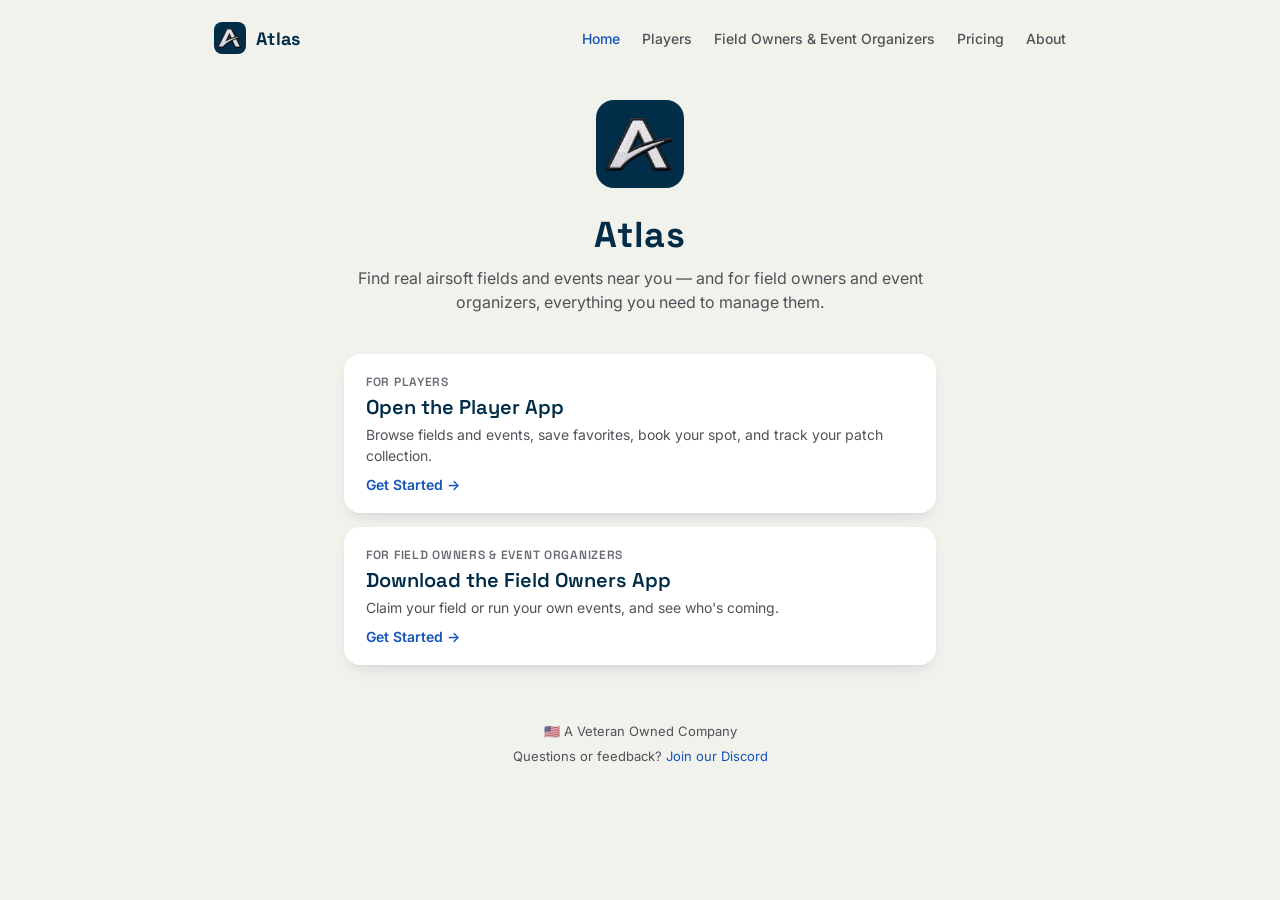
==== index.html @ 60a9cfed "field owner & organizer text" ====
<!doctype html>
<html lang="en">
  <head>
    <meta charset="UTF-8" />
    <meta name="viewport" content="width=device-width, initial-scale=1.0" />
    <meta name="theme-color" content="#F2F2ED" />
    <title>Atlas — Find Airsoft Fields & Events Near You</title>
    <meta name="description" content="Discover real airsoft fields and events near you. Browse fields, book your spot, and track your patch collection — free for players. Field owners and event organizers can list and manage their fields and events too." />
    <link rel="canonical" href="https://airsoftatlas.app/" />
    <meta property="og:type" content="website" />
    <meta property="og:title" content="Atlas — Find Airsoft Fields & Events Near You" />
    <meta property="og:description" content="Discover real airsoft fields and events near you. Browse fields, book your spot, and track your patch collection." />
    <meta property="og:url" content="https://airsoftatlas.app/" />
    <meta property="og:image" content="https://airsoftatlas.app/logo.jpg" />
    <meta name="twitter:card" content="summary" />
    <meta name="twitter:title" content="Atlas — Find Airsoft Fields & Events Near You" />
    <meta name="twitter:description" content="Discover real airsoft fields and events near you." />
    <meta name="twitter:image" content="https://airsoftatlas.app/logo.jpg" />
    <script type="application/ld+json">
    {
      "@context": "https://schema.org",
      "@type": "Organization",
      "name": "Atlas",
      "url": "https://airsoftatlas.app/",
      "logo": "https://airsoftatlas.app/logo.jpg",
      "description": "Atlas helps players find real airsoft fields and events, and helps field owners and event organizers manage them.",
      "sameAs": ["https://discord.gg/hR8EntGsq"]
    }
    </script>
    <link rel="icon" type="image/jpeg" href="logo.jpg" />
    <link rel="stylesheet" href="styles.css?v=2" />
  </head>
  <body>
    <nav class="nav">
      <a class="nav-brand" href="index.html">
        <img src="logo.jpg" alt="Atlas" />
        <span>Atlas</span>
      </a>
      <button class="nav-toggle" aria-label="Menu">
        <svg width="22" height="22" viewBox="0 0 22 22" fill="none">
          <path d="M3 6h16M3 11h16M3 16h16" stroke="#002C48" stroke-width="1.8" stroke-linecap="round"/>
        </svg>
      </button>
      <div class="nav-links">
        <a href="index.html" class="active">Home</a>
        <a href="players.html">Players</a>
        <a href="owners.html">Field Owners &amp; Event Organizers</a>
        <a href="pricing.html">Pricing</a>
        <a href="about.html">About</a>
      </div>
    </nav>

    <div class="wrap center">
      <img class="logo" src="logo.jpg" alt="Atlas" />
      <h1>Atlas</h1>
      <p class="tagline">Find real airsoft fields and events near you — and for field owners and event organizers, everything you need to manage them.</p>

      <div class="cards">
        <a class="card" href="https://playerapp.airsoftatlas.app">
          <div class="card-label">For Players</div>
          <div class="card-title">Open the Player App</div>
          <div class="card-desc">Browse fields and events, save favorites, book your spot, and track your patch collection.</div>
          <span class="card-arrow">Get Started →</span>
        </a>

        <a class="card" href="https://ownerapp.airsoftatlas.app">
          <div class="card-label">For Field Owners &amp; Event Organizers</div>
          <div class="card-title">Download the Field Owners App</div>
          <div class="card-desc">Claim your field or run your own events, and see who's coming.</div>
          <span class="card-arrow">Get Started →</span>
        </a>
      </div>

      <footer>
        <p>🇺🇸 A Veteran Owned Company</p>
        <p>Questions or feedback? <a href="https://discord.gg/hR8EntGsq">Join our Discord</a></p>
      </footer>
    </div>
      <script src="nav.js"></script>
  </body>
</html>
---- styles.css ----
@import url('https://fonts.googleapis.com/css2?family=Space+Grotesk:wght@500;600;700&family=Inter:wght@400;500;600&display=swap');

* { box-sizing: border-box; }

body {
  margin: 0;
  background: #F2F2ED;
  color: #002C48;
  font-family: 'Inter', sans-serif;
}

a { color: inherit; }

/* ---------- Nav ---------- */
.nav {
  display: flex;
  align-items: center;
  justify-content: space-between;
  max-width: 900px;
  margin: 0 auto;
  padding: 22px 24px;
}
.nav-brand {
  display: flex;
  align-items: center;
  gap: 10px;
  text-decoration: none;
  color: #002C48;
}
.nav-brand img {
  width: 32px;
  height: 32px;
  border-radius: 8px;
  object-fit: cover;
}
.nav-brand span {
  font-family: 'Space Grotesk', sans-serif;
  font-weight: 700;
  font-size: 18px;
  letter-spacing: 0.02em;
}
.nav-links {
  display: flex;
  gap: 22px;
  font-size: 14px;
  font-weight: 500;
}
.nav-links a {
  text-decoration: none;
  color: #4E5257;
}
.nav-links a:hover,
.nav-links a.active {
  color: #1554B8;
}
.nav-toggle {
  display: none;
  background: none;
  border: none;
  padding: 6px;
  cursor: pointer;
}
.nav-toggle svg { display: block; }

@media (max-width: 640px) {
  .nav { position: relative; }
  .nav-toggle { display: block; }
  .nav-links {
    display: none;
    position: absolute;
    top: 100%;
    left: 0;
    right: 0;
    flex-direction: column;
    gap: 4px;
    background: #FFFFFF;
    border-bottom: 1px solid #D2D2CB;
    padding: 12px 24px 16px;
    z-index: 100;
  }
  .nav-links.open {
    display: flex;
  }
  .nav-links a {
    padding: 10px 0;
  }
}

/* ---------- Page shell ---------- */
.wrap {
  max-width: 640px;
  margin: 0 auto;
  padding: 24px 24px 48px;
}
.wrap.wide {
  max-width: 960px;
}
.center {
  text-align: center;
}

/* ---------- Hero ---------- */
.logo {
  width: 88px;
  height: 88px;
  border-radius: 18px;
  object-fit: cover;
  margin-bottom: 20px;
}
h1 {
  font-family: 'Space Grotesk', sans-serif;
  font-size: 36px;
  font-weight: 700;
  letter-spacing: 0.02em;
  margin: 0 0 8px;
}
h2 {
  font-family: 'Space Grotesk', sans-serif;
  font-size: 24px;
  font-weight: 600;
  margin: 40px 0 6px;
}
.tagline {
  font-size: 16px;
  color: #4E5257;
  margin: 0 0 40px;
  line-height: 1.5;
}
p {
  line-height: 1.6;
  color: #4E5257;
}

/* ---------- Cards ---------- */
.cards {
  display: flex;
  flex-direction: column;
  gap: 14px;
  text-align: left;
}
.card {
  display: block;
  background: #FFFFFF;
  border-radius: 16px;
  padding: 20px 22px;
  text-decoration: none;
  color: inherit;
  box-shadow: 0 1px 2px rgba(0,44,72,0.05), 0 8px 20px -8px rgba(0,44,72,0.16);
  transition: box-shadow 0.15s ease, transform 0.15s ease;
}
.card:hover {
  box-shadow: 0 1px 2px rgba(0,44,72,0.06), 0 12px 26px -8px rgba(0,44,72,0.24);
  transform: translateY(-1px);
}
.card-label {
  font-family: 'Space Grotesk', sans-serif;
  font-size: 12px;
  font-weight: 600;
  letter-spacing: 0.06em;
  text-transform: uppercase;
  color: #686C72;
  margin-bottom: 4px;
}
.card-title {
  font-family: 'Space Grotesk', sans-serif;
  font-size: 20px;
  font-weight: 600;
  margin-bottom: 4px;
}
.card-desc {
  font-size: 14px;
  color: #4E5257;
  line-height: 1.5;
}
.card-arrow {
  color: #1554B8;
  font-weight: 600;
  font-size: 14px;
  margin-top: 10px;
  display: block;
}

/* ---------- Feature list ---------- */
.feature {
  display: flex;
  gap: 14px;
  padding: 16px 0;
  border-bottom: 1px solid #D2D2CB;
  text-align: left;
}
.feature:last-child { border-bottom: none; }
.feature-dot {
  width: 8px;
  height: 8px;
  border-radius: 999px;
  background: #1554B8;
  margin-top: 8px;
  flex-shrink: 0;
}
.feature-title {
  font-family: 'Space Grotesk', sans-serif;
  font-weight: 600;
  font-size: 15px;
  margin-bottom: 3px;
}
.feature-desc {
  font-size: 14px;
  color: #4E5257;
  line-height: 1.5;
}

/* ---------- CTA button ---------- */
.cta {
  display: inline-block;
  background: #002C48;
  color: #FFFFFF;
  font-family: 'Space Grotesk', sans-serif;
  font-weight: 600;
  font-size: 14px;
  text-decoration: none;
  padding: 14px 28px;
  border-radius: 999px;
  margin-top: 24px;
  box-shadow: 0 8px 20px -6px rgba(0,44,72,0.4);
}

footer {
  margin-top: 56px;
  font-size: 13px;
  color: #686C72;
  text-align: center;
}
footer a {
  color: #1554B8;
  text-decoration: none;
}
footer p {
  margin: 0 0 4px;
}
footer p:last-child {
  margin-bottom: 0;
}

/* ---------- Pricing ---------- */
.billing-toggle {
  display: inline-flex;
  align-items: center;
  gap: 12px;
  background: #E7E7E1;
  border-radius: 999px;
  padding: 6px 8px;
  margin: 0 0 8px;
}
.billing-toggle button {
  font-family: 'Space Grotesk', sans-serif;
  font-size: 13px;
  font-weight: 600;
  border: none;
  background: transparent;
  color: #686C72;
  padding: 8px 16px;
  border-radius: 999px;
  cursor: pointer;
}
.billing-toggle button.active {
  background: #002C48;
  color: #FFFFFF;
  box-shadow: 0 1px 3px rgba(0,44,72,0.25);
}
.savings-note {
  font-size: 12px;
  color: #0F7A52;
  font-weight: 600;
  margin: 0 0 32px;
  min-height: 16px;
}

.tier-grid {
  display: flex;
  flex-direction: column;
  gap: 16px;
  text-align: left;
}
.tier-card {
  position: relative;
  background: #FFFFFF;
  border-radius: 18px;
  padding: 24px 22px;
  box-shadow: 0 1px 2px rgba(0,44,72,0.05), 0 10px 24px -10px rgba(0,44,72,0.18);
}
.tier-card.featured {
  outline: 2px solid #1554B8;
  outline-offset: -1px;
  box-shadow: 0 1px 2px rgba(0,44,72,0.06), 0 14px 30px -10px rgba(21,84,184,0.28);
}
.tier-badge {
  position: absolute;
  top: -12px;
  left: 22px;
  background: #1554B8;
  color: #FFFFFF;
  font-family: 'Space Grotesk', sans-serif;
  font-size: 11px;
  font-weight: 600;
  letter-spacing: 0.04em;
  text-transform: uppercase;
  padding: 4px 10px;
  border-radius: 999px;
}
.tier-name {
  font-family: 'Space Grotesk', sans-serif;
  font-size: 20px;
  font-weight: 700;
  margin-bottom: 4px;
}
.tier-desc {
  font-size: 13px;
  color: #4E5257;
  margin-bottom: 16px;
}
.tier-price {
  display: flex;
  align-items: baseline;
  gap: 6px;
  margin-bottom: 2px;
}
.tier-price .amount {
  font-family: 'Space Grotesk', sans-serif;
  font-size: 34px;
  font-weight: 700;
  color: #002C48;
}
.tier-price .period {
  font-size: 14px;
  color: #686C72;
}
.tier-billed-note {
  font-size: 12px;
  color: #686C72;
  margin-bottom: 18px;
  min-height: 16px;
}
.tier-features {
  list-style: none;
  padding: 0;
  margin: 0 0 20px;
}
.tier-features li {
  display: flex;
  align-items: flex-start;
  gap: 8px;
  font-size: 13px;
  color: #4E5257;
  padding: 6px 0;
  border-bottom: 1px solid #E7E7E1;
}
.tier-features li:last-child {
  border-bottom: none;
}
.tier-features li::before {
  content: "✓";
  color: #0F7A52;
  font-weight: 700;
  flex-shrink: 0;
}
.tier-cta {
  display: block;
  width: 100%;
  text-align: center;
  background: #002C48;
  color: #FFFFFF;
  font-family: 'Space Grotesk', sans-serif;
  font-weight: 600;
  font-size: 14px;
  text-decoration: none;
  padding: 13px;
  border-radius: 999px;
  box-sizing: border-box;
  box-shadow: 0 6px 16px -4px rgba(0,44,72,0.35);
}
.tier-card.featured .tier-cta {
  background: #1554B8;
}

.fee-note {
  background: #FFFFFF;
  border-radius: 16px;
  padding: 18px 20px;
  margin-top: 8px;
  font-size: 13px;
  color: #4E5257;
  line-height: 1.6;
  box-shadow: 0 1px 2px rgba(0,44,72,0.05), 0 8px 20px -8px rgba(0,44,72,0.16);
}

.faq-item {
  padding: 16px 0;
  border-bottom: 1px solid #D2D2CB;
  text-align: left;
}
.faq-item:last-child { border-bottom: none; }
.faq-q {
  font-family: 'Space Grotesk', sans-serif;
  font-weight: 600;
  font-size: 14px;
  margin-bottom: 4px;
}
.faq-a {
  font-size: 13px;
  color: #4E5257;
  line-height: 1.6;
}

@media (min-width: 640px) {
  .tier-grid {
    flex-direction: row;
    align-items: stretch;
  }
  .tier-card {
    flex: 1;
    display: flex;
    flex-direction: column;
  }
  .tier-card .tier-cta {
    margin-top: auto;
  }
}
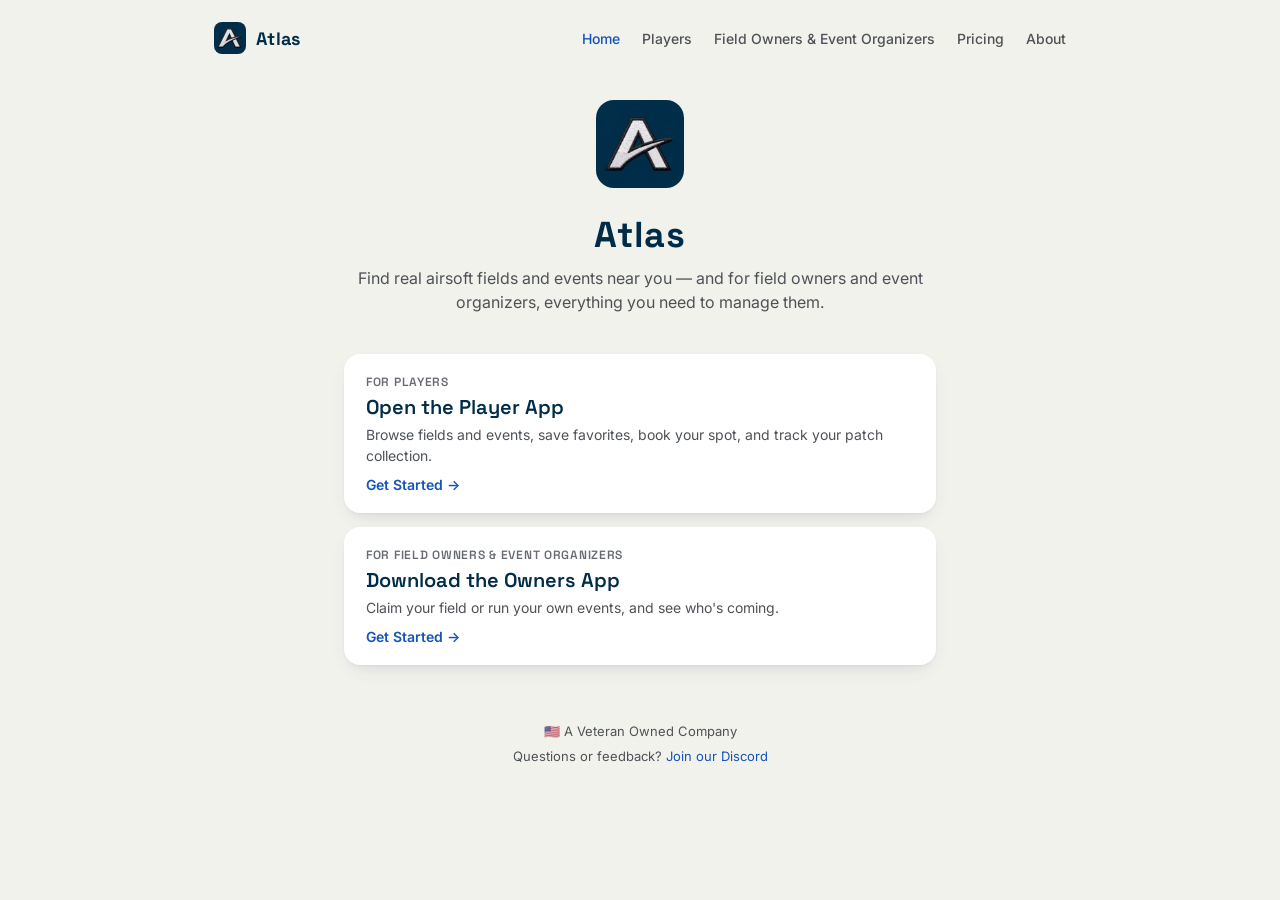
==== commit 4af0ec67: "text update" ====
--- a/index.html
+++ b/index.html
@@ -65,7 +65,7 @@
 
         <a class="card" href="https://ownerapp.airsoftatlas.app">
           <div class="card-label">For Field Owners &amp; Event Organizers</div>
-          <div class="card-title">Download the Field Owners App</div>
+          <div class="card-title">Download the Owners App</div>
           <div class="card-desc">Claim your field or run your own events, and see who's coming.</div>
           <span class="card-arrow">Get Started →</span>
         </a>
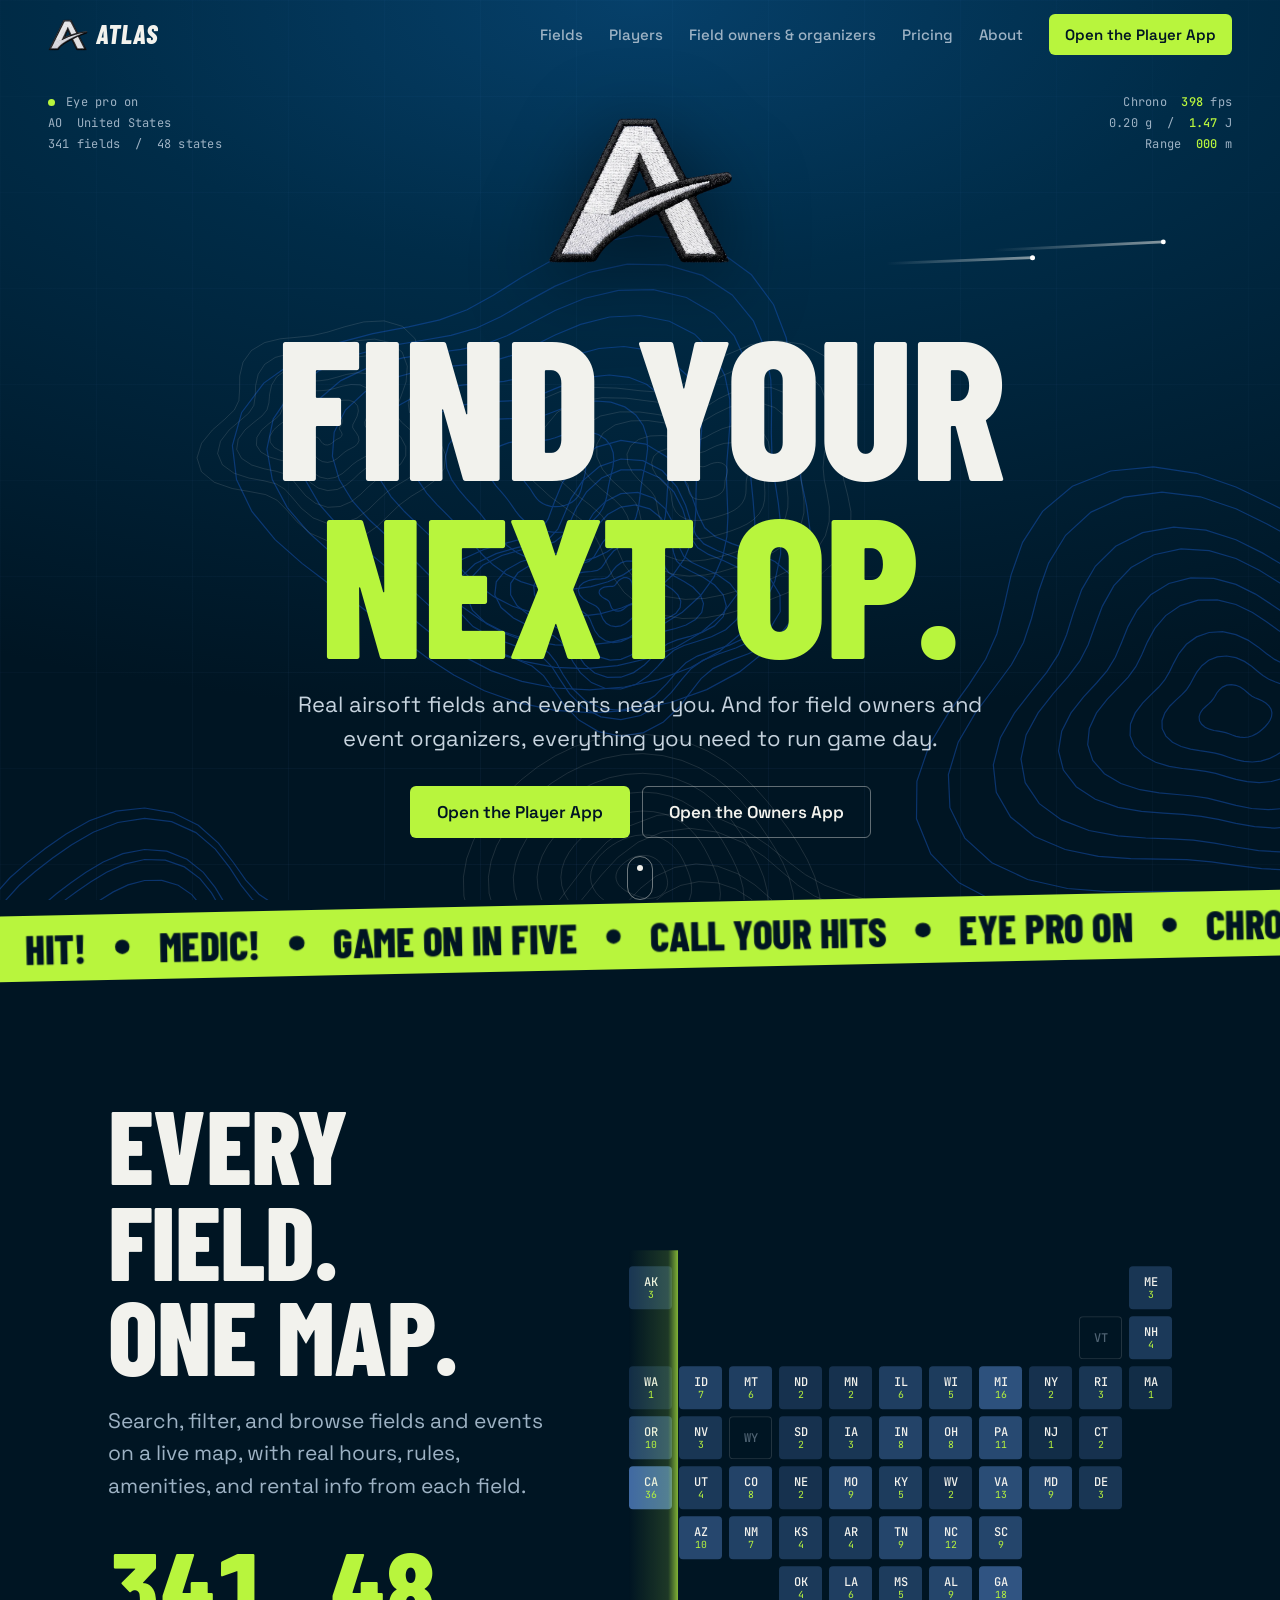
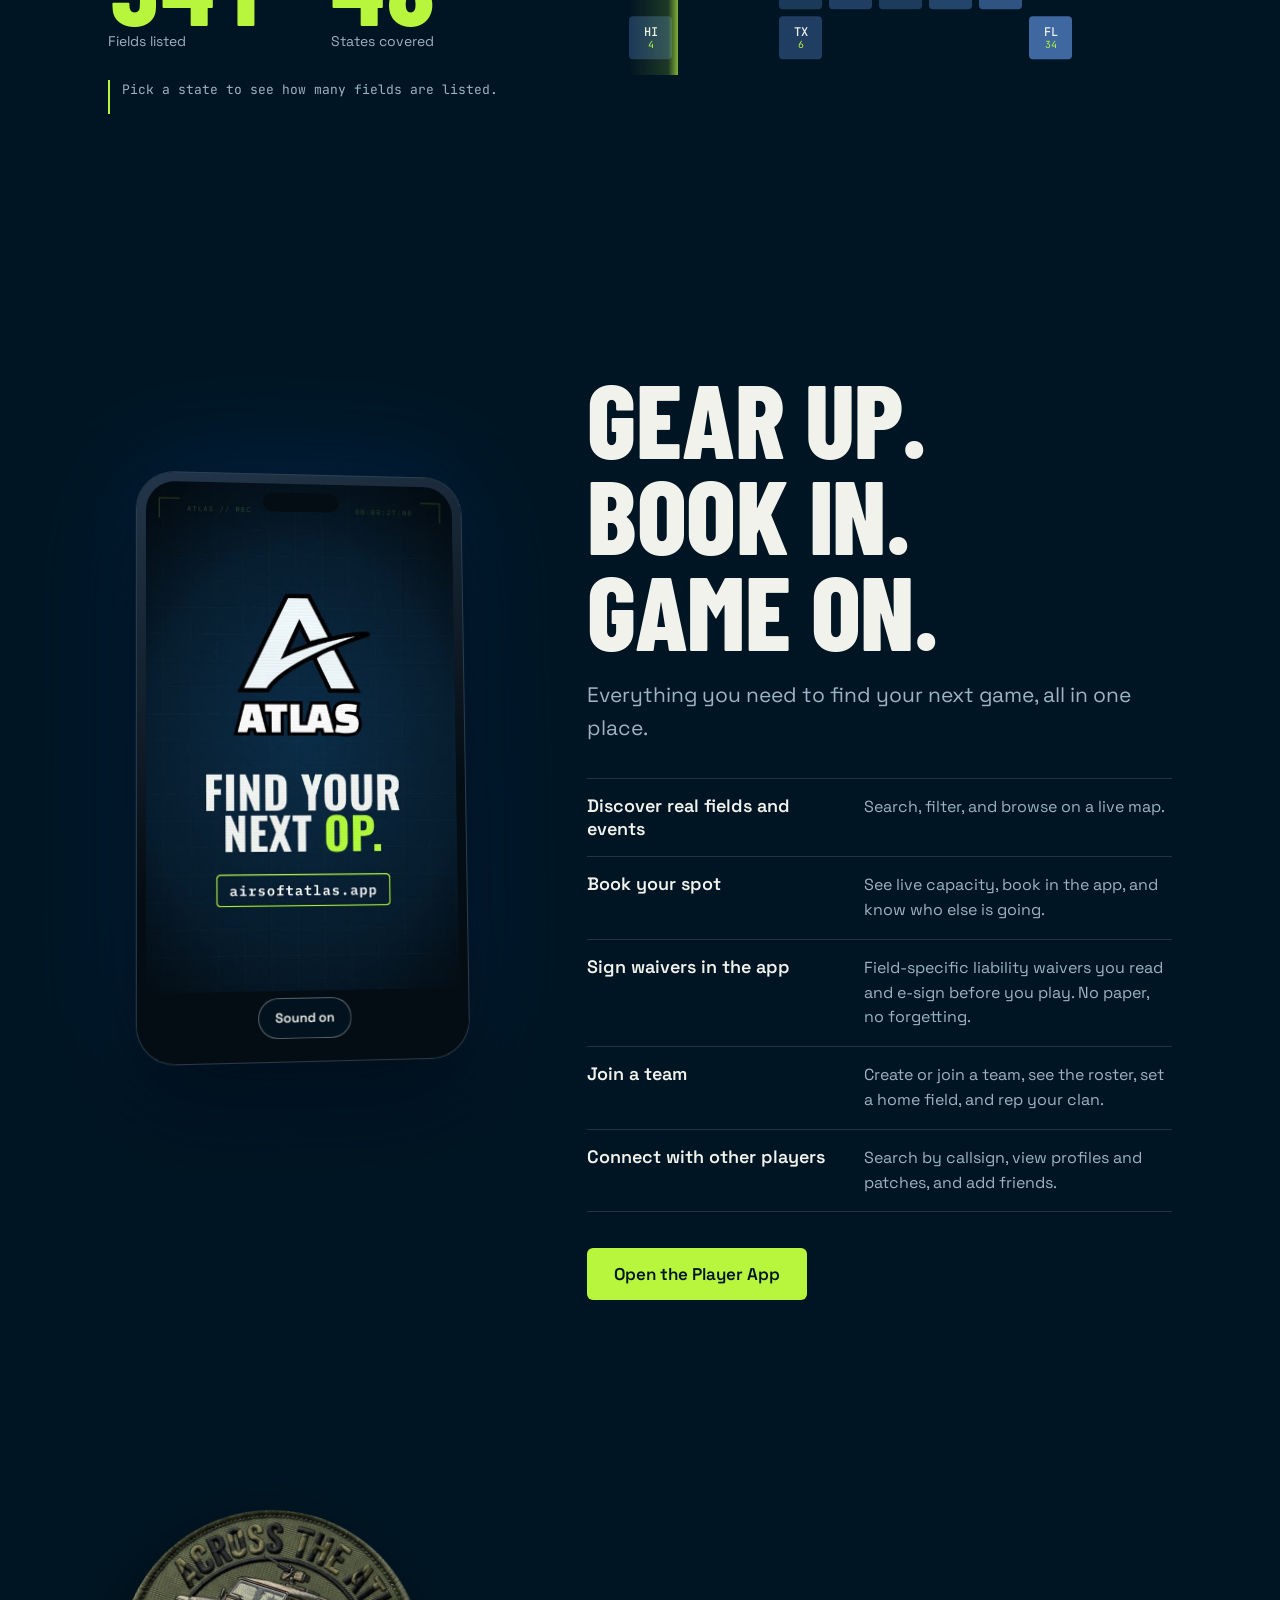
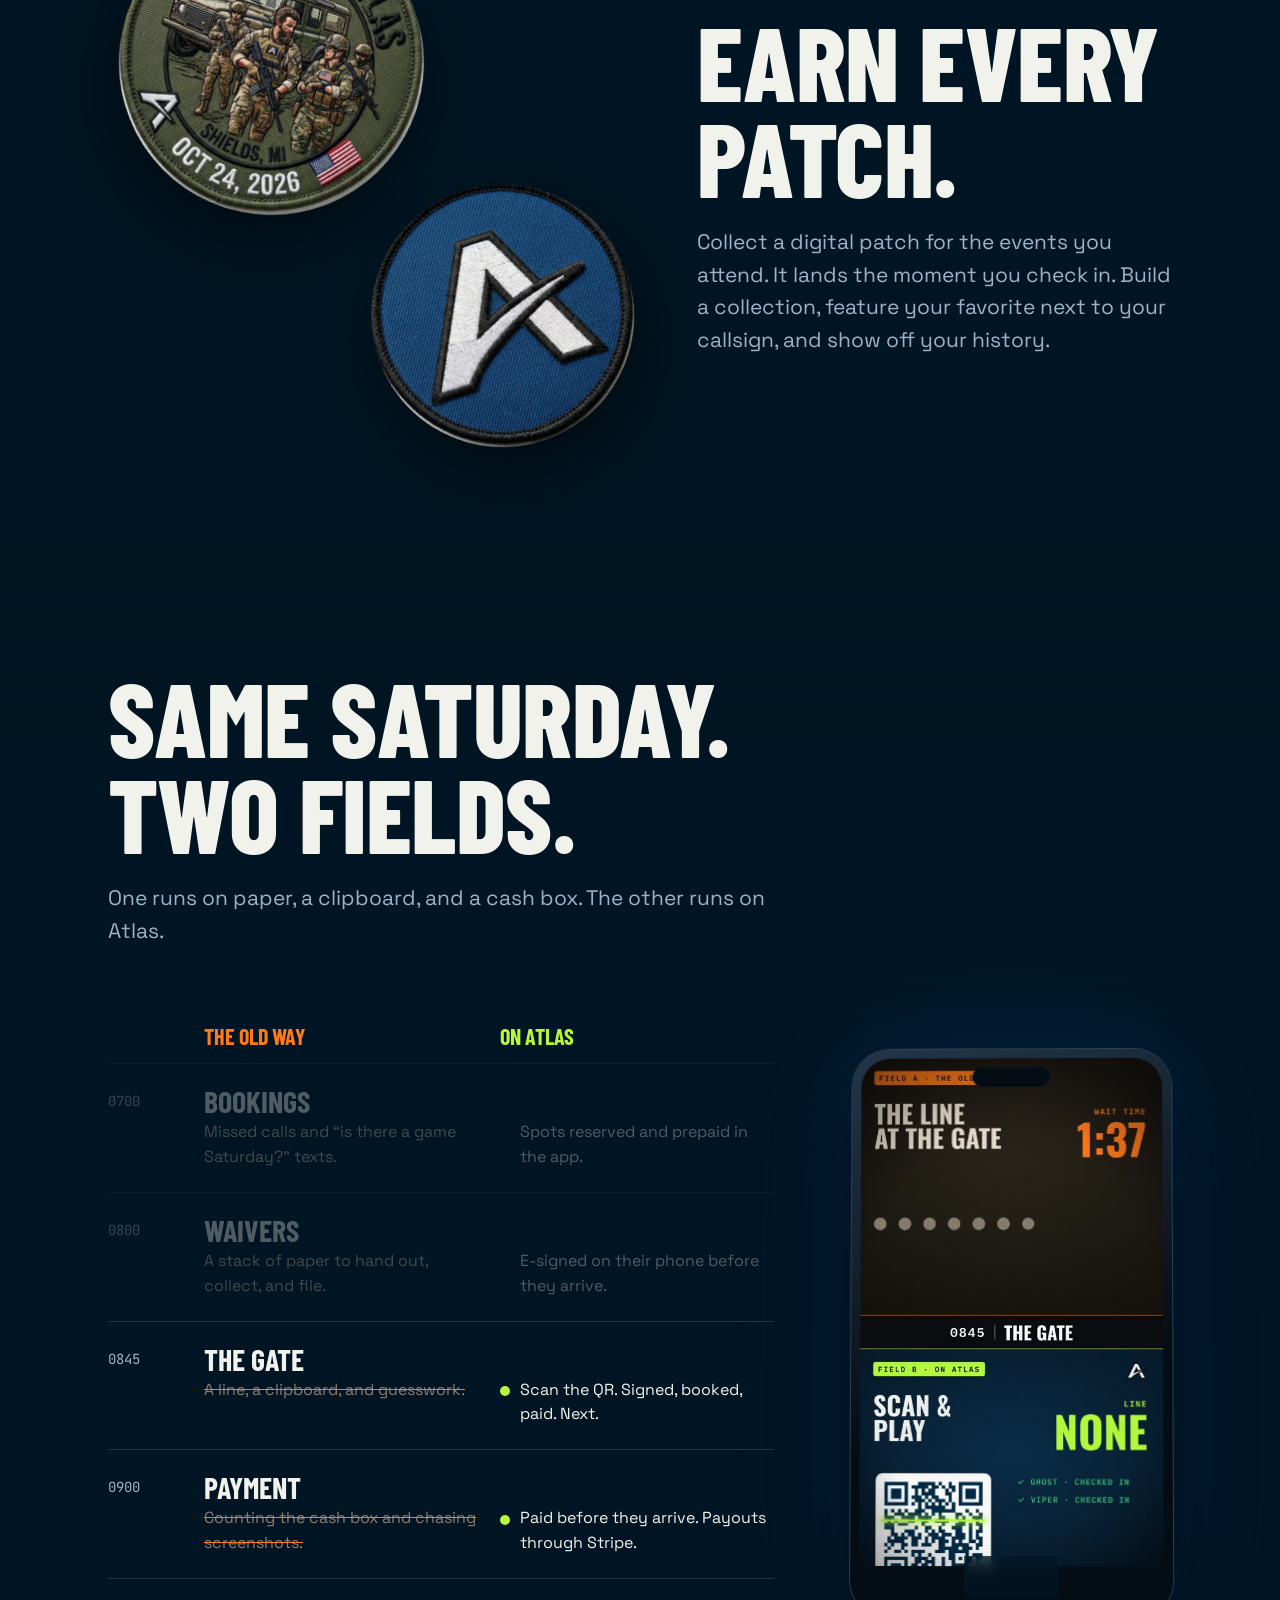
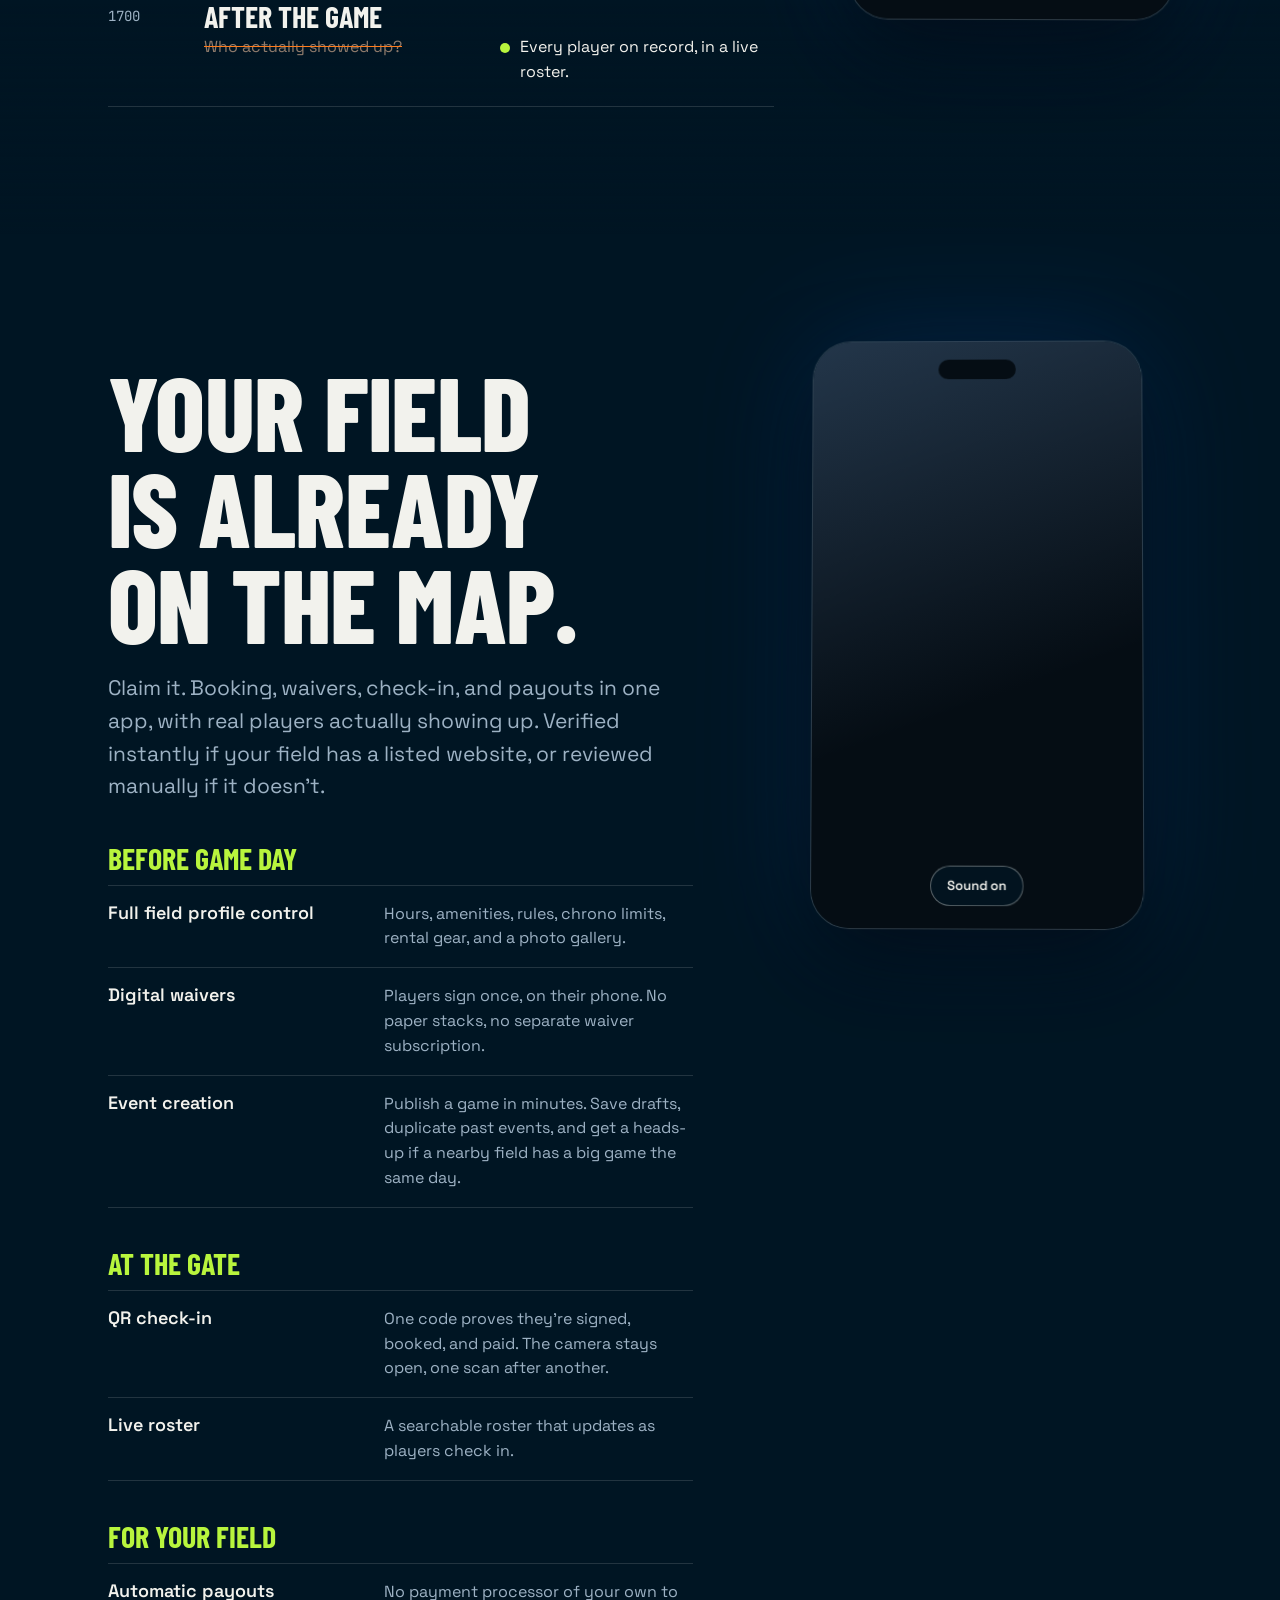
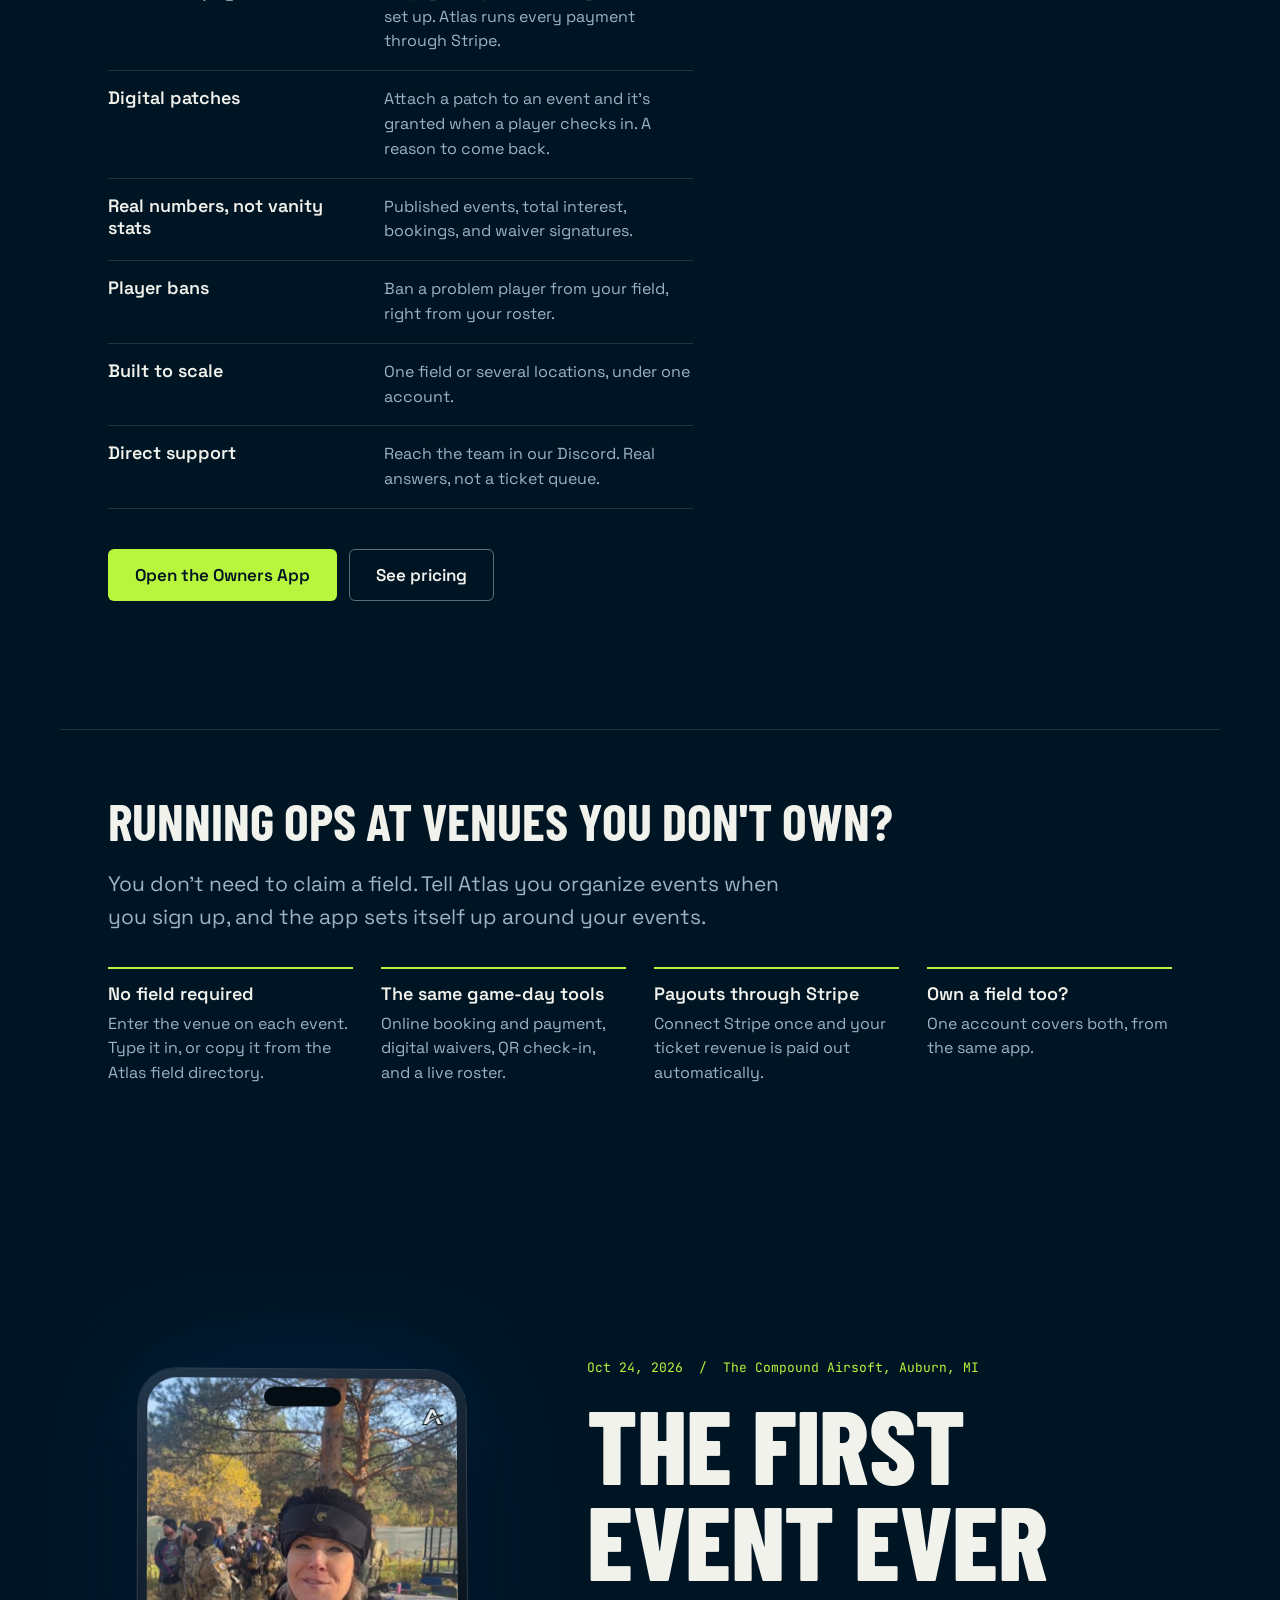
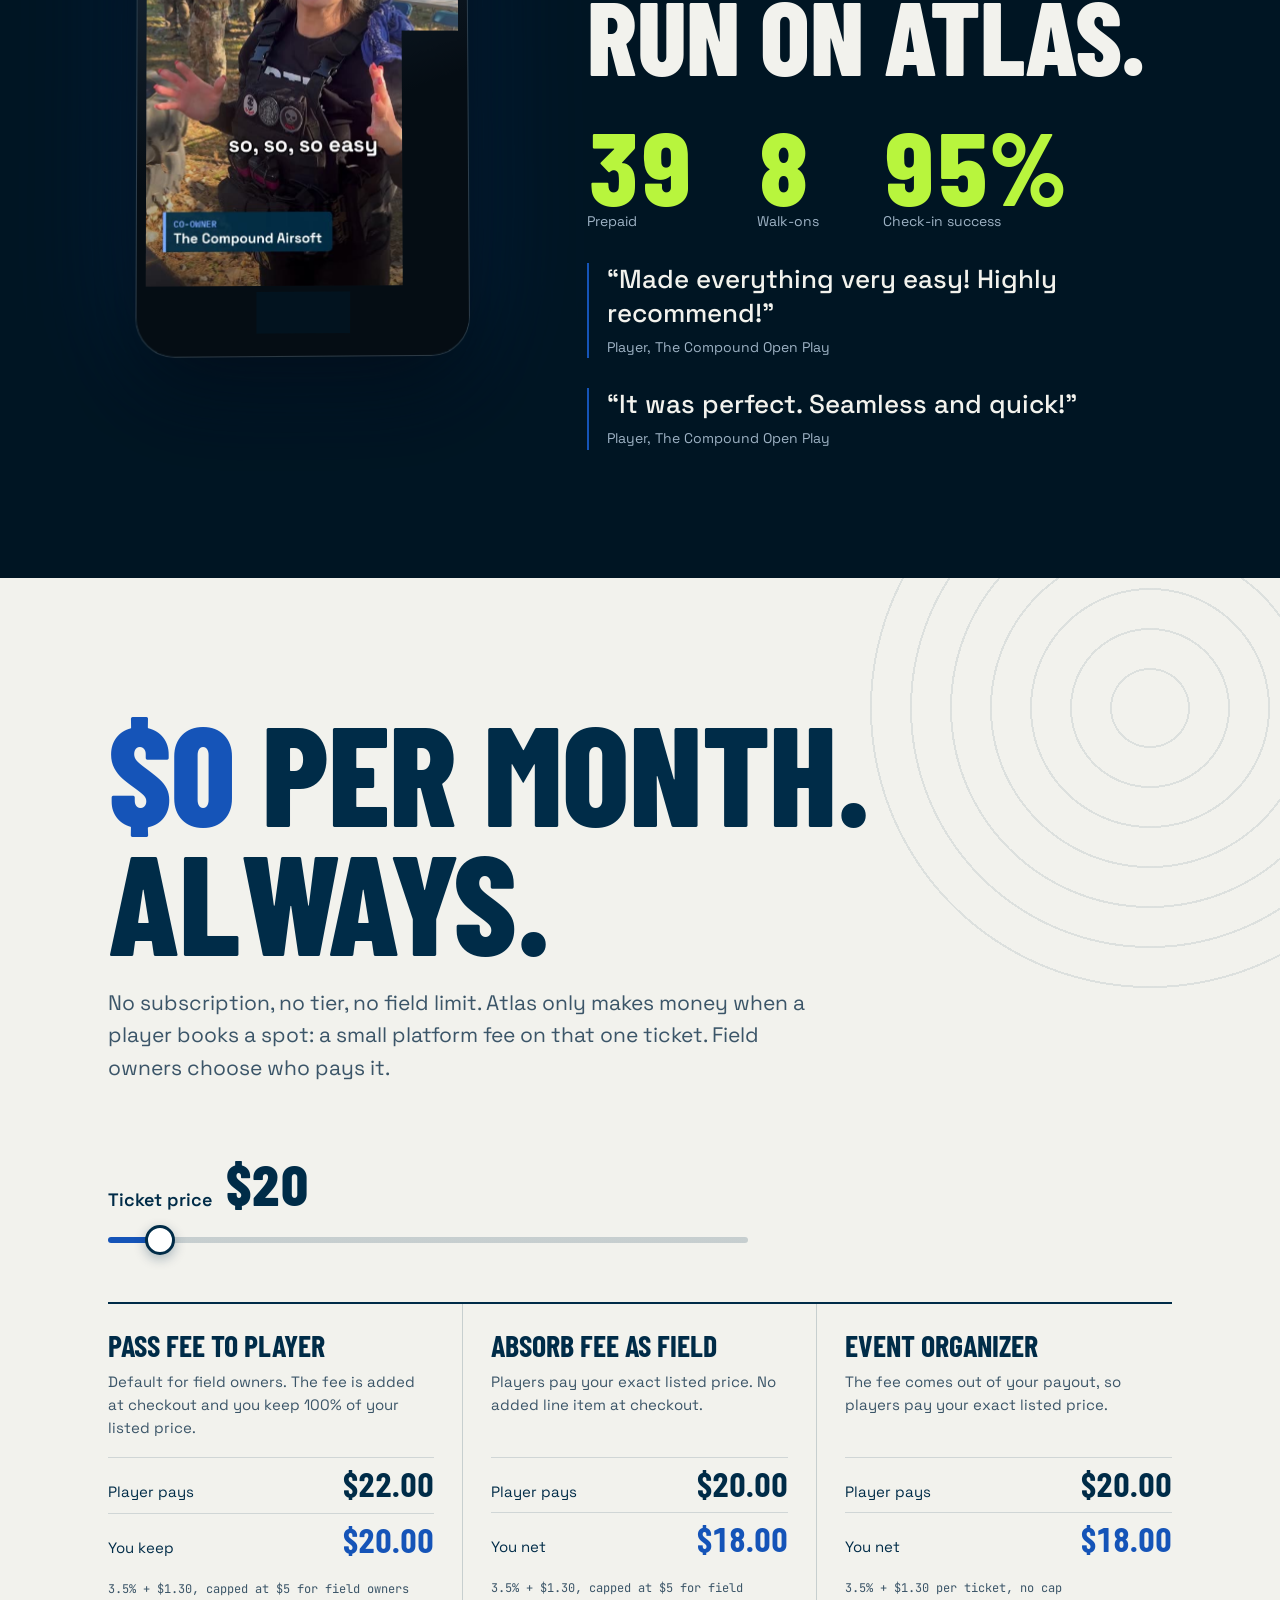
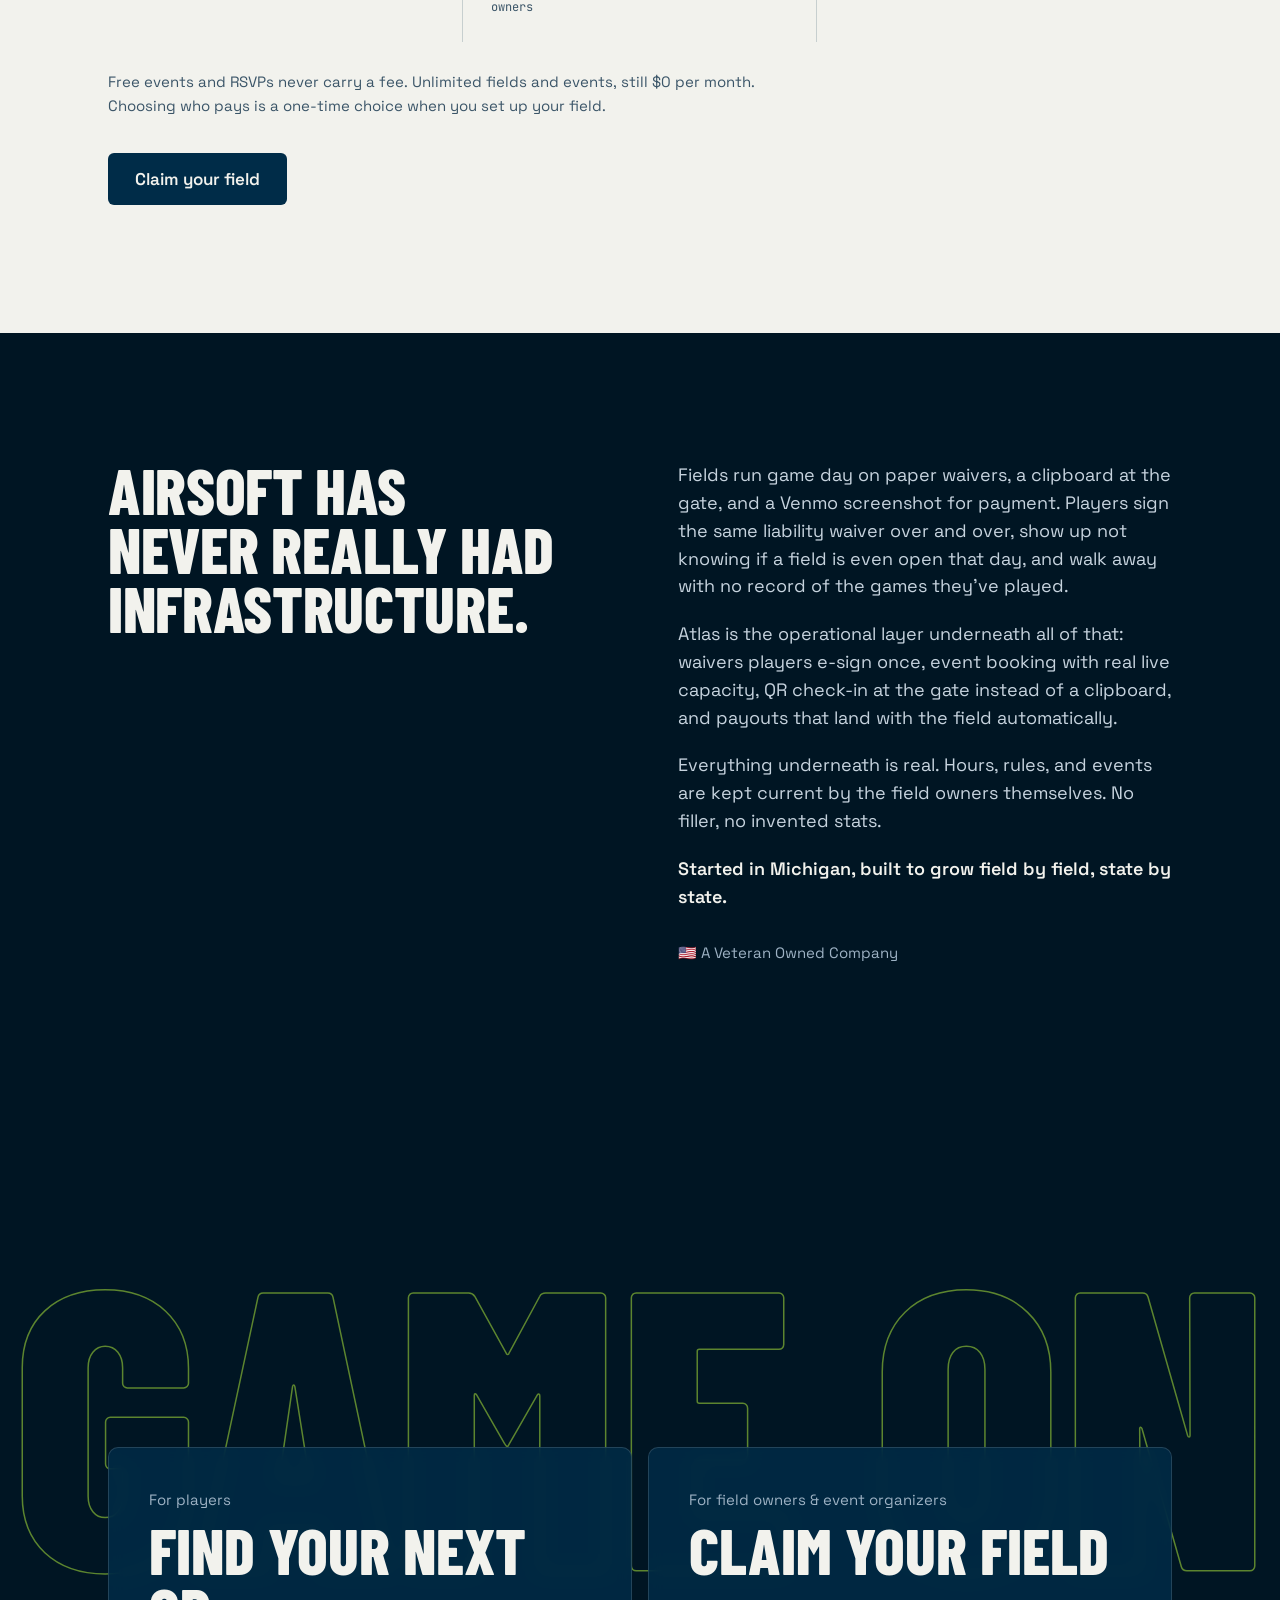
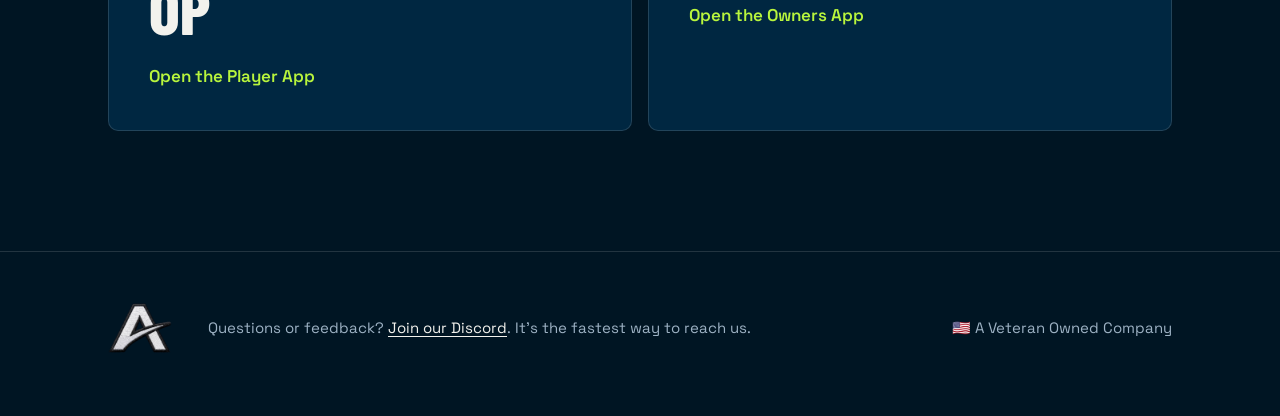
==== commit 12d7d75f: "Add files via upload" ====
--- a/index.html
+++ b/index.html
@@ -1,81 +1,392 @@
-<!doctype html>
+<!DOCTYPE html>
 <html lang="en">
-  <head>
-    <meta charset="UTF-8" />
-    <meta name="viewport" content="width=device-width, initial-scale=1.0" />
-    <meta name="theme-color" content="#F2F2ED" />
-    <title>Atlas — Find Airsoft Fields & Events Near You</title>
-    <meta name="description" content="Discover real airsoft fields and events near you. Browse fields, book your spot, and track your patch collection — free for players. Field owners and event organizers can list and manage their fields and events too." />
-    <link rel="canonical" href="https://airsoftatlas.app/" />
-    <meta property="og:type" content="website" />
-    <meta property="og:title" content="Atlas — Find Airsoft Fields & Events Near You" />
-    <meta property="og:description" content="Discover real airsoft fields and events near you. Browse fields, book your spot, and track your patch collection." />
-    <meta property="og:url" content="https://airsoftatlas.app/" />
-    <meta property="og:image" content="https://airsoftatlas.app/logo.jpg" />
-    <meta name="twitter:card" content="summary" />
-    <meta name="twitter:title" content="Atlas — Find Airsoft Fields & Events Near You" />
-    <meta name="twitter:description" content="Discover real airsoft fields and events near you." />
-    <meta name="twitter:image" content="https://airsoftatlas.app/logo.jpg" />
-    <script type="application/ld+json">
-    {
-      "@context": "https://schema.org",
-      "@type": "Organization",
-      "name": "Atlas",
-      "url": "https://airsoftatlas.app/",
-      "logo": "https://airsoftatlas.app/logo.jpg",
-      "description": "Atlas helps players find real airsoft fields and events, and helps field owners and event organizers manage them.",
-      "sameAs": ["https://discord.gg/hR8EntGsq"]
-    }
-    </script>
-    <link rel="icon" type="image/jpeg" href="logo.jpg" />
-    <link rel="stylesheet" href="styles.css?v=2" />
-  </head>
-  <body>
-    <nav class="nav">
-      <a class="nav-brand" href="index.html">
-        <img src="logo.jpg" alt="Atlas" />
-        <span>Atlas</span>
+<head>
+  <meta charset="UTF-8" />
+  <meta name="viewport" content="width=device-width, initial-scale=1.0, viewport-fit=cover" />
+  <title>Atlas — Find Airsoft Fields & Events Near You</title>
+  <meta name="description" content="Find real airsoft fields and events near you, book your spot, sign waivers, and collect patches. Field owners and event organizers get booking, QR check-in, and payouts — $0 per month." />
+  <link rel="canonical" href="https://airsoftatlas.app/" />
+  <meta name="theme-color" content="#001523" />
+  <meta property="og:type" content="website" />
+  <meta property="og:url" content="https://airsoftatlas.app/" />
+  <meta property="og:title" content="Atlas — Find Airsoft Fields & Events Near You" />
+  <meta property="og:description" content="Find real airsoft fields and events near you, book your spot, and track your patches. Field owners and event organizers run game day from one app." />
+  <meta property="og:image" content="https://airsoftatlas.app/logo.jpg" />
+  <meta name="twitter:card" content="summary" />
+  <meta name="twitter:title" content="Atlas — Find Airsoft Fields & Events Near You" />
+  <meta name="twitter:description" content="Find real airsoft fields and events near you, book your spot, and track your patches." />
+  <meta name="twitter:image" content="https://airsoftatlas.app/logo.jpg" />
+  <link rel="icon" type="image/png" sizes="32x32" href="img/favicon-32.png" />
+  <link rel="icon" type="image/png" sizes="16x16" href="img/favicon-16.png" />
+  <link rel="apple-touch-icon" href="img/apple-touch-icon.png" />
+  <link rel="preconnect" href="https://fonts.googleapis.com" />
+  <link rel="preconnect" href="https://fonts.gstatic.com" crossorigin />
+  <link href="https://fonts.googleapis.com/css2?family=Barlow+Condensed:wght@600;700;800&family=JetBrains+Mono:wght@400;500;700&family=Space+Grotesk:wght@400;500;600;700&display=swap" rel="stylesheet" />
+  <link rel="stylesheet" href="site.css?v=1" />
+</head>
+<body>
+  <a class="skip" href="#main">Skip to content</a>
+
+  <!-- Fixed parallax terrain behind the whole page -->
+  <div class="terrain" aria-hidden="true">
+    <div class="terrain-layer" id="terrainFar"></div>
+    <div class="terrain-layer" id="terrainNear"></div>
+    <div class="terrain-grid" id="terrainGrid"></div>
+  </div>
+
+  <header class="nav" id="nav">
+    <a class="nav-brand" href="#top" aria-label="Atlas home">
+      <img src="img/atlas-mark.webp" alt="" width="40" height="40" />
+      <span>Atlas</span>
+    </a>
+    <button class="nav-toggle" id="navToggle" aria-expanded="false" aria-controls="navLinks" aria-label="Menu">
+      <span></span><span></span><span></span>
+    </button>
+    <nav class="nav-links" id="navLinks" aria-label="Main">
+      <a href="#fields">Fields</a>
+      <a href="#players">Players</a>
+      <a href="#owners">Field owners &amp; organizers</a>
+      <a href="#pricing">Pricing</a>
+      <a href="#about">About</a>
+      <a class="nav-cta" href="https://playerapp.airsoftatlas.app">Open the Player App</a>
+    </nav>
+  </header>
+
+  <!-- Scroll meter: a 30-round mag that empties as you read -->
+  <a class="mag" id="mag" href="#top" aria-label="Back to top">
+    <span class="mag-rounds" id="magRounds" aria-hidden="true"></span>
+    <span class="mag-count"><b id="magCount">30</b>/30</span>
+    <span class="mag-reload">Reload</span>
+  </a>
+
+  <main id="main">
+    <!-- ================= HERO ================= -->
+    <section class="hero" id="top">
+      <canvas class="hero-bbs" id="bbs" aria-hidden="true"></canvas>
+
+      <div class="hud hud-tl" data-drift="-0.12" aria-hidden="true">
+        <span class="hud-dot"></span> Eye pro on<br />
+        AO &nbsp;United States<br />
+        <span id="hudFields">000</span> fields &nbsp;/&nbsp; <span id="hudStates">00</span> states
+      </div>
+      <div class="hud hud-tr" data-drift="-0.12" aria-hidden="true">
+        Chrono &nbsp;<b id="chronoFps">398</b> fps<br />
+        0.20 g &nbsp;/&nbsp; <b id="chronoJ">1.47</b> J<br />
+        Range &nbsp;<b id="hudRange">000</b> m
+      </div>
+
+      <div class="hero-core">
+        <div class="reticle" id="reticle" data-drift="0.28" aria-hidden="true">
+          <img class="hero-logo" src="img/atlas-mark.webp" alt="Atlas" width="320" height="320" />
+        </div>
+
+        <h1 class="hero-title" data-drift="0.14">
+          <span class="line"><span>Find your</span></span>
+          <span class="line"><span>next op.</span></span>
+        </h1>
+        <p class="hero-sub" data-drift="0.08">
+          Real airsoft fields and events near you. And for field owners and event organizers,
+          everything you need to run game day.
+        </p>
+        <div class="hero-cta" data-drift="0.04">
+          <a class="btn btn-lime" href="https://playerapp.airsoftatlas.app">Open the Player App</a>
+          <a class="btn btn-ghost" href="https://ownerapp.airsoftatlas.app">Open the Owners App</a>
+        </div>
+      </div>
+
+      <a class="hero-scroll" href="#fields" aria-label="Scroll to fields">
+        <span></span>
       </a>
-      <button class="nav-toggle" aria-label="Menu">
-        <svg width="22" height="22" viewBox="0 0 22 22" fill="none">
-          <path d="M3 6h16M3 11h16M3 16h16" stroke="#002C48" stroke-width="1.8" stroke-linecap="round"/>
-        </svg>
-      </button>
-      <div class="nav-links">
-        <a href="index.html" class="active">Home</a>
-        <a href="players.html">Players</a>
-        <a href="owners.html">Field Owners &amp; Event Organizers</a>
-        <a href="pricing.html">Pricing</a>
-        <a href="about.html">About</a>
-      </div>
-    </nav>
-
-    <div class="wrap center">
-      <img class="logo" src="logo.jpg" alt="Atlas" />
-      <h1>Atlas</h1>
-      <p class="tagline">Find real airsoft fields and events near you — and for field owners and event organizers, everything you need to manage them.</p>
-
-      <div class="cards">
-        <a class="card" href="https://playerapp.airsoftatlas.app">
-          <div class="card-label">For Players</div>
-          <div class="card-title">Open the Player App</div>
-          <div class="card-desc">Browse fields and events, save favorites, book your spot, and track your patch collection.</div>
-          <span class="card-arrow">Get Started →</span>
+    </section>
+
+    <!-- ================= CALLOUT TICKER ================= -->
+    <div class="ticker" aria-hidden="true">
+      <div class="ticker-track" id="tickerA">
+        <span>Call your hits</span><i></i><span>Eye pro on</span><i></i><span>Chrono before you play</span><i></i><span>Barrel bags on</span><i></i><span>Mags out in the safe zone</span><i></i><span>Hit!</span><i></i><span>Medic!</span><i></i><span>Game on in five</span><i></i>
+      </div>
+    </div>
+
+    <!-- ================= FIELDS / MAP ================= -->
+    <section class="section fields" id="fields">
+      <div class="wrap fields-grid">
+        <div class="fields-copy">
+          <h2 class="title">Every field.<br />One map.</h2>
+          <p class="lede">
+            Search, filter, and browse fields and events on a live map, with real hours, rules,
+            amenities, and rental info from each field.
+          </p>
+          <dl class="stats">
+            <div><dt>Fields listed</dt><dd><span data-count="341" id="statFields">341</span></dd></div>
+            <div><dt>States covered</dt><dd><span data-count="48" id="statStates">48</span></dd></div>
+          </dl>
+          <p class="readout" id="stateReadout" aria-live="polite">Pick a state to see how many fields are listed.</p>
+        </div>
+        <div class="statemap" id="stateMap" data-parallax="0.06" role="group" aria-label="Fields listed by state">
+          <div class="sweep" aria-hidden="true"></div>
+        </div>
+      </div>
+    </section>
+
+    <!-- ================= PLAYERS ================= -->
+    <section class="section players" id="players">
+      <div class="wrap split">
+        <div class="split-media" data-parallax="0.1">
+          <div class="phone" data-tilt="-1">
+            <video class="phone-video" muted loop playsinline preload="none" poster="media/players-promo.jpg" data-src="media/players-promo.mp4"></video>
+            <button class="sound" type="button" aria-pressed="false">Sound on</button>
+          </div>
+        </div>
+        <div class="split-copy">
+          <h2 class="title">Gear up.<br />Book in.<br />Game on.</h2>
+          <p class="lede">Everything you need to find your next game, all in one place.</p>
+          <ul class="kit">
+            <li><h3>Discover real fields and events</h3><p>Search, filter, and browse on a live map.</p></li>
+            <li><h3>Book your spot</h3><p>See live capacity, book in the app, and know who else is going.</p></li>
+            <li><h3>Sign waivers in the app</h3><p>Field-specific liability waivers you read and e-sign before you play. No paper, no forgetting.</p></li>
+            <li><h3>Join a team</h3><p>Create or join a team, see the roster, set a home field, and rep your clan.</p></li>
+            <li><h3>Connect with other players</h3><p>Search by callsign, view profiles and patches, and add friends.</p></li>
+          </ul>
+          <a class="btn btn-lime" href="https://playerapp.airsoftatlas.app">Open the Player App</a>
+        </div>
+      </div>
+    </section>
+
+    <!-- ================= PATCHES ================= -->
+    <section class="section patches" id="patches">
+      <div class="wrap patches-grid">
+        <div class="patch-stage" aria-hidden="true">
+          <img class="patch patch-a" src="img/patch-across-the-atlas.webp" alt="" width="640" height="640" loading="lazy" data-parallax="0.09" data-rotate="-22" />
+          <img class="patch patch-b" src="img/patch-atlas.webp" alt="" width="640" height="640" loading="lazy" data-parallax="-0.06" data-rotate="28" />
+        </div>
+        <div class="patches-copy">
+          <h2 class="title">Earn every patch.</h2>
+          <p class="lede">
+            Collect a digital patch for the events you attend. It lands the moment you check in.
+            Build a collection, feature your favorite next to your callsign, and show off your history.
+          </p>
+        </div>
+      </div>
+    </section>
+
+    <!-- ================= OLD WAY VS ATLAS ================= -->
+    <section class="section versus" id="gameday">
+      <div class="wrap">
+        <h2 class="title">Same Saturday.<br />Two fields.</h2>
+        <p class="lede">One runs on paper, a clipboard, and a cash box. The other runs on Atlas.</p>
+
+        <div class="versus-grid">
+          <ol class="timeline" id="timeline">
+            <li class="tl-head" aria-hidden="true"><span></span><span class="old">The old way</span><span class="new">On Atlas</span></li>
+            <li><time>0700</time><h3>Bookings</h3><p class="old">Missed calls and “is there a game Saturday?” texts.</p><p class="new">Spots reserved and prepaid in the app.</p></li>
+            <li><time>0800</time><h3>Waivers</h3><p class="old">A stack of paper to hand out, collect, and file.</p><p class="new">E-signed on their phone before they arrive.</p></li>
+            <li><time>0845</time><h3>The gate</h3><p class="old">A line, a clipboard, and guesswork.</p><p class="new">Scan the QR. Signed, booked, paid. Next.</p></li>
+            <li><time>0900</time><h3>Payment</h3><p class="old">Counting the cash box and chasing screenshots.</p><p class="new">Paid before they arrive. Payouts through Stripe.</p></li>
+            <li><time>1700</time><h3>After the game</h3><p class="old">Who actually showed up?</p><p class="new">Every player on record, in a live roster.</p></li>
+          </ol>
+          <div class="versus-media" data-parallax="0.08">
+            <div class="phone" data-tilt="1">
+              <video class="phone-video" muted loop playsinline preload="none" poster="media/old-way-vs-atlas.jpg" data-src="media/old-way-vs-atlas.mp4"></video>
+              <button class="sound" type="button" aria-pressed="false">Sound on</button>
+            </div>
+          </div>
+        </div>
+      </div>
+    </section>
+
+    <!-- ================= OWNERS ================= -->
+    <section class="section owners" id="owners">
+      <div class="wrap split split-rev">
+        <div class="split-copy">
+          <h2 class="title">Your field is already on the map.</h2>
+          <p class="lede">
+            Claim it. Booking, waivers, check-in, and payouts in one app, with real players actually showing up.
+            Verified instantly if your field has a listed website, or reviewed manually if it doesn't.
+          </p>
+
+          <div class="phase">
+            <h3 class="phase-name">Before game day</h3>
+            <ul class="kit kit-tight">
+              <li><h4>Full field profile control</h4><p>Hours, amenities, rules, chrono limits, rental gear, and a photo gallery.</p></li>
+              <li><h4>Digital waivers</h4><p>Players sign once, on their phone. No paper stacks, no separate waiver subscription.</p></li>
+              <li><h4>Event creation</h4><p>Publish a game in minutes. Save drafts, duplicate past events, and get a heads-up if a nearby field has a big game the same day.</p></li>
+            </ul>
+          </div>
+          <div class="phase">
+            <h3 class="phase-name">At the gate</h3>
+            <ul class="kit kit-tight">
+              <li><h4>QR check-in</h4><p>One code proves they're signed, booked, and paid. The camera stays open, one scan after another.</p></li>
+              <li><h4>Live roster</h4><p>A searchable roster that updates as players check in.</p></li>
+            </ul>
+          </div>
+          <div class="phase">
+            <h3 class="phase-name">For your field</h3>
+            <ul class="kit kit-tight">
+              <li><h4>Automatic payouts</h4><p>No payment processor of your own to set up. Atlas runs every payment through Stripe.</p></li>
+              <li><h4>Digital patches</h4><p>Attach a patch to an event and it's granted when a player checks in. A reason to come back.</p></li>
+              <li><h4>Real numbers, not vanity stats</h4><p>Published events, total interest, bookings, and waiver signatures.</p></li>
+              <li><h4>Player bans</h4><p>Ban a problem player from your field, right from your roster.</p></li>
+              <li><h4>Built to scale</h4><p>One field or several locations, under one account.</p></li>
+              <li><h4>Direct support</h4><p>Reach the team in our Discord. Real answers, not a ticket queue.</p></li>
+            </ul>
+          </div>
+          <div class="cta-row">
+            <a class="btn btn-lime" href="https://ownerapp.airsoftatlas.app">Open the Owners App</a>
+            <a class="btn btn-ghost" href="#pricing">See pricing</a>
+          </div>
+        </div>
+        <div class="split-media split-sticky" data-parallax="0.06">
+          <div class="phone" data-tilt="1">
+            <video class="phone-video" muted loop playsinline preload="none" poster="media/owners-promo.jpg" data-src="media/owners-promo.mp4"></video>
+            <button class="sound" type="button" aria-pressed="false">Sound on</button>
+          </div>
+        </div>
+      </div>
+
+      <div class="wrap organizers" id="organizers">
+        <h3 class="subtitle">Running ops at venues you don't own?</h3>
+        <p class="lede">
+          You don't need to claim a field. Tell Atlas you organize events when you sign up,
+          and the app sets itself up around your events.
+        </p>
+        <ul class="kit kit-row">
+          <li><h4>No field required</h4><p>Enter the venue on each event. Type it in, or copy it from the Atlas field directory.</p></li>
+          <li><h4>The same game-day tools</h4><p>Online booking and payment, digital waivers, QR check-in, and a live roster.</p></li>
+          <li><h4>Payouts through Stripe</h4><p>Connect Stripe once and your ticket revenue is paid out automatically.</p></li>
+          <li><h4>Own a field too?</h4><p>One account covers both, from the same app.</p></li>
+        </ul>
+      </div>
+    </section>
+
+    <!-- ================= PROOF ================= -->
+    <section class="section proof" id="proof">
+      <div class="wrap split">
+        <div class="split-media" data-parallax="0.1">
+          <div class="phone" data-tilt="-1">
+            <video class="phone-video" muted loop playsinline preload="none" poster="media/compound-feedback.jpg" data-src="media/compound-feedback.mp4"></video>
+            <button class="sound" type="button" aria-pressed="false">Sound on</button>
+          </div>
+        </div>
+        <div class="split-copy">
+          <p class="stamp">Oct 24, 2026 &nbsp;/&nbsp; The Compound Airsoft, Auburn, MI</p>
+          <h2 class="title">The first event ever run on Atlas.</h2>
+          <dl class="stats stats-wide">
+            <div><dt>Prepaid</dt><dd><span data-count="41">41</span></dd></div>
+            <div><dt>Walk-ons</dt><dd><span data-count="8">8</span></dd></div>
+            <div><dt>Check-in success</dt><dd><span data-count="100">100</span>%</dd></div>
+          </dl>
+          <figure class="quote">
+            <blockquote>“Made everything very easy! Highly recommend!”</blockquote>
+            <figcaption>Player, The Compound Open Play</figcaption>
+          </figure>
+          <figure class="quote">
+            <blockquote>“It was perfect. Seamless and quick!”</blockquote>
+            <figcaption>Player, The Compound Open Play</figcaption>
+          </figure>
+        </div>
+      </div>
+    </section>
+
+    <!-- ================= PRICING ================= -->
+    <section class="section pricing" id="pricing">
+      <div class="wrap">
+        <h2 class="title title-xl"><span class="zero">$0</span> per month.<br />Always.</h2>
+        <p class="lede">
+          No subscription, no tier, no field limit. Atlas only makes money when a player books a spot:
+          a small platform fee on that one ticket. Field owners choose who pays it.
+        </p>
+
+        <div class="calc">
+          <label class="calc-label" for="ticket">Ticket price <output id="ticketOut" for="ticket">$20</output></label>
+          <input type="range" id="ticket" min="5" max="250" step="1" value="20" />
+          <div class="plans">
+            <article class="plan">
+              <h3>Pass fee to player</h3>
+              <p class="plan-note">Default for field owners. The fee is added at checkout and you keep 100% of your listed price.</p>
+              <dl>
+                <div><dt>Player pays</dt><dd id="passPlayer">$22.00</dd></div>
+                <div><dt>You keep</dt><dd id="passKeep" class="win">$20.00</dd></div>
+              </dl>
+              <p class="plan-fee">3.5% + $1.30, capped at $5 for field owners</p>
+            </article>
+            <article class="plan">
+              <h3>Absorb fee as field</h3>
+              <p class="plan-note">Players pay your exact listed price. No added line item at checkout.</p>
+              <dl>
+                <div><dt>Player pays</dt><dd id="absPlayer">$20.00</dd></div>
+                <div><dt>You net</dt><dd id="absKeep" class="win">$18.00</dd></div>
+              </dl>
+              <p class="plan-fee">3.5% + $1.30, capped at $5 for field owners</p>
+            </article>
+            <article class="plan">
+              <h3>Event organizer</h3>
+              <p class="plan-note">The fee comes out of your payout, so players pay your exact listed price.</p>
+              <dl>
+                <div><dt>Player pays</dt><dd id="orgPlayer">$20.00</dd></div>
+                <div><dt>You net</dt><dd id="orgKeep" class="win">$18.00</dd></div>
+              </dl>
+              <p class="plan-fee">3.5% + $1.30 per ticket, no cap</p>
+            </article>
+          </div>
+          <p class="calc-foot">
+            Free events and RSVPs never carry a fee. Unlimited fields and events, still $0 per month.
+            Choosing who pays is a one-time choice when you set up your field.
+          </p>
+        </div>
+        <a class="btn btn-navy" href="https://ownerapp.airsoftatlas.app">Claim your field</a>
+      </div>
+    </section>
+
+    <!-- ================= ABOUT ================= -->
+    <section class="section about" id="about">
+      <div class="wrap about-grid">
+        <h2 class="title">Airsoft has never really had infrastructure.</h2>
+        <div class="about-copy">
+          <p>
+            Fields run game day on paper waivers, a clipboard at the gate, and a Venmo screenshot for payment.
+            Players sign the same liability waiver over and over, show up not knowing if a field is even open
+            that day, and walk away with no record of the games they've played.
+          </p>
+          <p>
+            Atlas is the operational layer underneath all of that: waivers players e-sign once, event booking
+            with real live capacity, QR check-in at the gate instead of a clipboard, and payouts that land with
+            the field automatically.
+          </p>
+          <p>
+            Everything underneath is real. Hours, rules, and events are kept current by the field owners
+            themselves. No filler, no invented stats.
+          </p>
+          <p class="about-origin">Started in Michigan, built to grow field by field, state by state.</p>
+          <p class="veteran">🇺🇸 A Veteran Owned Company</p>
+        </div>
+      </div>
+    </section>
+
+    <!-- ================= FINAL CTA ================= -->
+    <section class="section final" id="go">
+      <div class="final-word" aria-hidden="true" data-parallax="-0.18">Game on</div>
+      <div class="wrap final-grid">
+        <a class="door" href="https://playerapp.airsoftatlas.app">
+          <span class="door-who">For players</span>
+          <span class="door-do">Find your next op</span>
+          <span class="door-go">Open the Player App</span>
         </a>
-
-        <a class="card" href="https://ownerapp.airsoftatlas.app">
-          <div class="card-label">For Field Owners &amp; Event Organizers</div>
-          <div class="card-title">Download the Owners App</div>
-          <div class="card-desc">Claim your field or run your own events, and see who's coming.</div>
-          <span class="card-arrow">Get Started →</span>
+        <a class="door" href="https://ownerapp.airsoftatlas.app">
+          <span class="door-who">For field owners &amp; event organizers</span>
+          <span class="door-do">Claim your field</span>
+          <span class="door-go">Open the Owners App</span>
         </a>
       </div>
-
-      <footer>
-        <p>🇺🇸 A Veteran Owned Company</p>
-        <p>Questions or feedback? <a href="https://discord.gg/hR8EntGsq">Join our Discord</a></p>
-      </footer>
+    </section>
+  </main>
+
+  <footer class="footer">
+    <div class="wrap footer-grid">
+      <img src="img/atlas-mark.webp" alt="Atlas" width="72" height="72" loading="lazy" />
+      <p>Questions or feedback? <a href="https://discord.gg/4FFyd2qAs">Join our Discord</a>. It's the fastest way to reach us.</p>
+      <p class="footer-small">🇺🇸 A Veteran Owned Company</p>
     </div>
-      <script src="nav.js"></script>
-  </body>
+  </footer>
+
+  <script src="site.js?v=1" defer></script>
+</body>
 </html>
--- a/site.css
+++ b/site.css
@@ -0,0 +1,394 @@
+/* Atlas website v2
+   Palette: Atlas navy / Atlas blue / bone (existing brand) + tracer lime and
+   hi-vis orange carried over from the promo videos. */
+:root {
+  --ink: #001523;        /* deepest navy, page base */
+  --navy: #002C48;       /* Atlas navy */
+  --navy-2: #0A3A5C;
+  --blue: #1554B8;       /* Atlas blue */
+  --sky: #6FA8FF;
+  --bone: #F2F2ED;       /* Atlas off-white */
+  --mist: #9DB2C4;       /* muted text on navy */
+  --lime: #B8F53D;       /* tracer */
+  --orange: #FF7A1A;     /* the old way */
+  --line: rgba(242, 242, 237, 0.14);
+
+  --display: "Barlow Condensed", "Arial Narrow", sans-serif;
+  --body: "Space Grotesk", system-ui, sans-serif;
+  --mono: "JetBrains Mono", ui-monospace, monospace;
+
+  --wrap: 1160px;
+  --pad: clamp(20px, 5vw, 48px);
+}
+
+*, *::before, *::after { box-sizing: border-box; }
+html { scroll-behavior: smooth; -webkit-text-size-adjust: 100%; overflow-x: clip; }
+body {
+  margin: 0;
+  background: var(--ink);
+  color: var(--bone);
+  font-family: var(--body);
+  font-size: 17px;
+  line-height: 1.55;
+  overflow-x: hidden;
+  -webkit-font-smoothing: antialiased;
+}
+img, video, canvas, svg { display: block; max-width: 100%; }
+a { color: inherit; }
+h1, h2, h3, h4, p, ul, ol, dl, dd, figure, blockquote { margin: 0; padding: 0; }
+ul, ol { list-style: none; }
+:focus-visible { outline: 2px solid var(--lime); outline-offset: 3px; border-radius: 4px; }
+
+.skip { position: absolute; left: -999px; top: 8px; background: var(--lime); color: var(--ink); padding: 8px 14px; z-index: 200; }
+.skip:focus { left: 8px; }
+
+.wrap { width: 100%; max-width: var(--wrap); margin: 0 auto; padding: 0 var(--pad); }
+
+/* ---------- Fixed parallax terrain ---------- */
+.terrain { position: fixed; inset: 0; z-index: 0; overflow: hidden; pointer-events: none;
+  background: radial-gradient(120% 80% at 50% 0%, #06406A 0%, var(--navy) 38%, var(--ink) 100%); }
+.terrain-layer, .terrain-grid { position: absolute; left: 0; top: 0; width: 100%; will-change: transform; background-repeat: repeat; }
+.terrain-layer { background-size: 1600px 2400px; background-position: 50% 0; }
+#terrainFar { opacity: 0.5; }
+#terrainNear { opacity: 0.55; }
+.terrain-grid {
+  background-image:
+    linear-gradient(to right, rgba(111,168,255,0.07) 1px, transparent 1px),
+    linear-gradient(to bottom, rgba(111,168,255,0.07) 1px, transparent 1px);
+  background-size: 96px 96px;
+  -webkit-mask-image: radial-gradient(90% 70% at 50% 40%, #000 0%, transparent 100%);
+          mask-image: radial-gradient(90% 70% at 50% 40%, #000 0%, transparent 100%);
+}
+main, .footer, .nav { position: relative; z-index: 1; }
+
+/* ---------- Nav ---------- */
+.nav {
+  position: fixed; top: 0; left: 0; right: 0; z-index: 50;
+  display: flex; align-items: center; justify-content: space-between;
+  padding: 14px var(--pad);
+  transition: background 0.3s, backdrop-filter 0.3s, transform 0.35s;
+}
+.nav.is-stuck { background: rgba(0, 21, 35, 0.78); -webkit-backdrop-filter: blur(14px); backdrop-filter: blur(14px); border-bottom: 1px solid var(--line); }
+.nav.is-hidden { transform: translateY(-100%); }
+.nav-brand { display: flex; align-items: center; gap: 8px; text-decoration: none; }
+.nav-brand img { width: 40px; height: 40px; }
+.nav-brand span { font-family: var(--display); font-weight: 800; font-size: 26px; letter-spacing: 0.04em; text-transform: uppercase; font-style: italic; }
+.nav-links { display: flex; align-items: center; gap: 26px; font-size: 15px; font-weight: 500; }
+.nav-links a { text-decoration: none; color: var(--mist); transition: color 0.2s; }
+.nav-links a:hover, .nav-links a.is-active { color: var(--bone); }
+.nav-links .nav-cta { color: var(--ink); background: var(--lime); padding: 9px 16px; border-radius: 6px; font-weight: 600; }
+.nav-links .nav-cta:hover { color: var(--ink); background: #CBFF5E; }
+.nav-toggle { display: none; background: none; border: 0; padding: 10px; cursor: pointer; }
+.nav-toggle span { display: block; width: 24px; height: 2px; background: var(--bone); margin: 5px 0; transition: transform 0.25s, opacity 0.2s; }
+.nav-toggle[aria-expanded="true"] span:nth-child(1) { transform: translateY(7px) rotate(45deg); }
+.nav-toggle[aria-expanded="true"] span:nth-child(2) { opacity: 0; }
+.nav-toggle[aria-expanded="true"] span:nth-child(3) { transform: translateY(-7px) rotate(-45deg); }
+
+@media (max-width: 940px) {
+  .nav-toggle { display: block; }
+  .nav-links {
+    position: fixed; inset: 0; z-index: -1;
+    flex-direction: column; justify-content: center; gap: 6px;
+    background: rgba(0, 21, 35, 0.97);
+    font-family: var(--display); font-size: 34px; font-weight: 700; text-transform: uppercase;
+    opacity: 0; visibility: hidden; transition: opacity 0.25s, visibility 0.25s;
+  }
+  .nav-links.is-open { opacity: 1; visibility: visible; }
+  .nav-links a { color: var(--bone); padding: 6px 12px; }
+  .nav-links .nav-cta { margin-top: 18px; font-family: var(--body); font-size: 17px; text-transform: none; padding: 14px 22px; }
+}
+
+/* ---------- Buttons ---------- */
+.btn {
+  display: inline-flex; align-items: center; justify-content: center;
+  min-height: 52px; padding: 0 26px; border-radius: 6px;
+  font-family: var(--body); font-weight: 600; font-size: 17px; text-decoration: none;
+  border: 1.5px solid transparent; cursor: pointer;
+  transition: transform 0.15s, background 0.2s, border-color 0.2s, color 0.2s;
+}
+.btn:active { transform: translateY(1px) scale(0.985); }
+.btn-lime { background: var(--lime); color: var(--ink); }
+.btn-lime:hover { background: #CBFF5E; }
+.btn-ghost { border-color: rgba(242,242,237,0.4); color: var(--bone); }
+.btn-ghost:hover { border-color: var(--bone); background: rgba(242,242,237,0.08); }
+.btn-navy { background: var(--navy); color: var(--bone); }
+.btn-navy:hover { background: var(--blue); }
+
+/* ---------- Type ---------- */
+.title {
+  font-family: var(--display); font-weight: 800; text-transform: uppercase;
+  font-size: clamp(46px, 8.4vw, 104px); line-height: 0.92; letter-spacing: -0.005em;
+  text-wrap: balance;
+}
+.title-xl { font-size: clamp(56px, 11vw, 148px); }
+.subtitle { font-family: var(--display); font-weight: 700; text-transform: uppercase; font-size: clamp(30px, 4.6vw, 52px); line-height: 1; }
+.lede { font-size: clamp(18px, 1.7vw, 21px); color: var(--mist); max-width: 34em; margin-top: 22px; }
+
+/* scan-wipe reveal for section titles (JS adds .js to <html>) */
+.title-in { display: block; }
+.js .title-in { clip-path: inset(0 100% 0 0); transition: clip-path 0.9s cubic-bezier(0.2, 0.7, 0.1, 1); }
+.js .title.is-in .title-in { clip-path: inset(0 0 0 0); }
+
+/* ---------- Hero ---------- */
+.hero {
+  position: relative; min-height: 100svh; display: grid; place-items: center;
+  padding: 96px var(--pad) 84px; overflow: hidden; isolation: isolate;
+}
+.hero-bbs { position: absolute; inset: 0; width: 100%; height: 100%; z-index: 0; }
+.hero-core { position: relative; z-index: 2; display: flex; flex-direction: column; align-items: center; text-align: center; width: 100%; max-width: 980px; }
+
+.reticle { position: relative; width: clamp(120px, min(24vw, 21vh), 240px); aspect-ratio: 1; margin-bottom: clamp(10px, 2.4vh, 28px); will-change: transform; }
+.hero-logo { position: relative; width: 100%; height: 100%; object-fit: contain; filter: drop-shadow(0 18px 40px rgba(0,0,0,0.55)); transform: translate3d(var(--lx, 0px), var(--ly, 0px), 0); transition: transform 0.25s ease-out; }
+@keyframes spin { to { transform: rotate(360deg); } }
+
+.hero-title {
+  font-family: var(--display); font-weight: 800; text-transform: uppercase;
+  font-size: clamp(56px, min(15.5vw, 23vh), 212px); line-height: 0.84; letter-spacing: -0.012em;
+  will-change: transform;
+}
+.hero-title .line { display: block; overflow: hidden; padding-top: 0.06em; }
+.hero-title .line > span { display: block; }
+.hero-title .line:nth-child(2) > span { color: var(--lime); }
+.js .hero-title .line > span { transform: translateY(105%); animation: rise 0.9s cubic-bezier(0.2, 0.8, 0.1, 1) forwards; }
+.js .hero-title .line:nth-child(2) > span { animation-delay: 0.12s; }
+@keyframes rise { to { transform: translateY(0); } }
+
+.hero-sub { font-size: clamp(17px, 1.9vw, 22px); color: #C6D3DE; max-width: 33em; margin-top: clamp(16px, 2.6vh, 28px); }
+.hero-cta { display: flex; flex-wrap: wrap; gap: 12px; justify-content: center; margin-top: clamp(20px, 3.4vh, 36px); }
+
+.hud { position: absolute; z-index: 2; font-family: var(--mono); font-size: 12px; line-height: 1.75; color: var(--mist); letter-spacing: 0.02em; }
+.hud b { color: var(--lime); font-weight: 500; }
+.hud-tl { left: var(--pad); top: 92px; }
+.hud-tr { right: var(--pad); top: 92px; text-align: right; }
+.hud-dot { display: inline-block; width: 7px; height: 7px; border-radius: 50%; background: var(--lime); margin-right: 4px; animation: blink 1.6s steps(2) infinite; }
+@keyframes blink { 50% { opacity: 0.2; } }
+@media (max-width: 720px) { .hud { font-size: 10.5px; top: 78px; } .hud-tr br:last-of-type, .hud-tr #hudRange { } }
+@media (max-width: 420px) { .hud-tr { display: none; } }
+
+.hero-scroll { position: absolute; left: 50%; bottom: 22px; width: 26px; height: 44px; margin-left: -13px; border: 1.5px solid rgba(242,242,237,0.45); border-radius: 14px; z-index: 2; }
+.hero-scroll span { position: absolute; left: 50%; top: 8px; width: 6px; height: 6px; margin-left: -3px; border-radius: 50%; background: var(--bone); animation: drop 1.8s cubic-bezier(0.5, 0, 0.3, 1) infinite; }
+@keyframes drop { 0% { transform: translateY(0); opacity: 1; } 70% { transform: translateY(20px); opacity: 0; } 100% { transform: translateY(0); opacity: 0; } }
+
+/* ---------- Ticker ---------- */
+.ticker { position: relative; z-index: 1; overflow: hidden; background: var(--lime); color: var(--ink); transform: rotate(-1.2deg) scale(1.03); margin: -18px 0 0; padding: 12px 0; }
+.ticker-track { display: flex; align-items: center; gap: 28px; width: max-content; white-space: nowrap; will-change: transform; font-family: var(--display); font-weight: 800; font-size: clamp(24px, 3.4vw, 40px); text-transform: uppercase; line-height: 1; }
+.ticker-track i { width: 0.36em; height: 0.36em; border-radius: 50%; background: var(--ink); flex: none; }
+
+/* ---------- Sections ---------- */
+.section { position: relative; padding: clamp(72px, 10vw, 136px) 0; }
+
+/* Fields / state map */
+.fields-grid { display: grid; grid-template-columns: minmax(0, 0.9fr) minmax(0, 1.1fr); gap: clamp(32px, 6vw, 88px); align-items: center; }
+.stats { display: flex; gap: clamp(28px, 5vw, 64px); margin-top: 36px; }
+.stats dt { font-size: 14px; color: var(--mist); order: 2; }
+.stats div { display: flex; flex-direction: column; }
+.stats dd { font-family: var(--display); font-weight: 800; font-size: clamp(60px, 8vw, 104px); line-height: 0.9; color: var(--lime); font-variant-numeric: tabular-nums; }
+.readout { margin-top: 28px; font-family: var(--mono); font-size: 13px; color: var(--mist); min-height: 2.6em; border-left: 2px solid var(--lime); padding-left: 12px; }
+.readout b { color: var(--bone); font-weight: 500; }
+
+.statemap { position: relative; display: grid; grid-template-columns: repeat(11, 1fr); gap: clamp(3px, 0.6vw, 7px); will-change: transform; }
+.st {
+  position: relative; aspect-ratio: 1; border: 0; padding: 0; border-radius: 4px; cursor: pointer;
+  background: rgba(111, 168, 255, calc(0.08 + var(--heat, 0) * 0.5));
+  color: var(--bone); font-family: var(--mono); font-size: clamp(8px, 1.05vw, 12px); font-weight: 500;
+  display: grid; place-items: center; line-height: 1;
+  transition: transform 0.18s, background 0.25s, box-shadow 0.25s;
+}
+.st small { display: block; font-size: 0.82em; color: var(--lime); margin-top: 2px; font-weight: 400; }
+.st.is-empty { background: transparent; box-shadow: inset 0 0 0 1px var(--line); color: rgba(157,178,196,0.5); cursor: default; }
+.st:not(.is-empty):hover, .st.is-on { transform: scale(1.14); background: var(--lime); color: var(--ink); z-index: 2; box-shadow: 0 8px 24px rgba(184,245,61,0.25); }
+.st:not(.is-empty):hover small, .st.is-on small { color: var(--ink); }
+.js .st { opacity: 0; transform: scale(0.4); }
+.js .statemap.is-in .st { opacity: 1; transform: none; transition: opacity 0.4s calc(var(--c) * 55ms), transform 0.5s calc(var(--c) * 55ms) cubic-bezier(0.2, 1.4, 0.4, 1), background 0.25s, box-shadow 0.25s; }
+.js .statemap.is-in .st:not(.is-empty):hover, .js .statemap.is-in .st.is-on { transform: scale(1.14); transition-delay: 0s; }
+.statemap.is-in .st:not(.is-empty)::after { content: ""; position: absolute; inset: 0; border-radius: inherit; box-shadow: 0 0 0 1.5px var(--lime); opacity: 0; animation: ping 4.4s calc(var(--c) * 0.2s + 0.6s) linear infinite; }
+@keyframes ping { 0% { opacity: 0.9; } 14% { opacity: 0; } 100% { opacity: 0; } }
+.sweep { position: absolute; top: -4%; bottom: -4%; left: 0; width: 9%; z-index: 3; pointer-events: none;
+  background: linear-gradient(to right, transparent, rgba(184,245,61,0.16) 80%, rgba(184,245,61,0.7) 100%);
+  opacity: 0; }
+.statemap.is-in .sweep { opacity: 1; animation: sweep 4.4s 0.6s linear infinite; }
+@keyframes sweep { from { transform: translateX(-100%); } to { transform: translateX(1110%); } }
+
+/* Split layouts with phones */
+.split { display: grid; grid-template-columns: minmax(0, 0.8fr) minmax(0, 1.2fr); gap: clamp(36px, 7vw, 104px); align-items: center; }
+.split-rev { grid-template-columns: minmax(0, 1.2fr) minmax(0, 0.8fr); align-items: start; }
+.split-media { display: flex; justify-content: center; perspective: 1400px; will-change: transform; }
+.split-sticky { position: sticky; top: 96px; }
+
+.phone {
+  position: relative; width: min(100%, 330px); aspect-ratio: 9 / 16; border-radius: 38px; padding: 9px;
+  background: linear-gradient(160deg, #23364a, #050d14 60%);
+  box-shadow: 0 0 0 1px rgba(242,242,237,0.18), 0 40px 90px rgba(0,0,0,0.55), 0 0 120px rgba(21,84,184,0.28);
+  transform: rotateY(calc(var(--tilt, 0) * 1deg)) rotateX(calc(var(--pitch, 0) * 1deg));
+  transform-style: preserve-3d; will-change: transform;
+}
+.phone::before { content: ""; position: absolute; top: 18px; left: 50%; width: 78px; height: 20px; margin-left: -39px; border-radius: 12px; background: #050d14; z-index: 2; }
+.phone-video { width: 100%; height: 100%; object-fit: cover; border-radius: 30px; background: var(--navy); }
+.sound {
+  position: absolute; left: 50%; bottom: 22px; transform: translateX(-50%); z-index: 3;
+  font: 600 13px var(--body); color: var(--bone); background: rgba(0,21,35,0.72); border: 1px solid rgba(242,242,237,0.35);
+  -webkit-backdrop-filter: blur(8px); backdrop-filter: blur(8px);
+  padding: 9px 16px; border-radius: 999px; cursor: pointer; min-height: 40px;
+}
+.sound[aria-pressed="true"] { background: var(--lime); color: var(--ink); border-color: var(--lime); }
+
+.kit { margin: 34px 0 36px; display: grid; gap: 0; border-top: 1px solid var(--line); }
+.kit li { display: grid; grid-template-columns: minmax(0, 0.9fr) minmax(0, 1.1fr); gap: 6px 24px; padding: 16px 0; border-bottom: 1px solid var(--line); align-items: baseline; }
+.kit h3, .kit h4 { font-family: var(--body); font-size: 18px; font-weight: 600; line-height: 1.25; }
+.kit p { color: var(--mist); font-size: 16px; }
+.kit-tight { margin: 12px 0 0; }
+.kit-row { grid-template-columns: repeat(4, minmax(0, 1fr)); gap: 0 28px; border-top: 0; }
+.kit-row li { grid-template-columns: 1fr; border-top: 2px solid var(--lime); border-bottom: 0; padding-top: 14px; align-content: start; }
+
+.phase { margin-top: 40px; }
+.phase-name { font-family: var(--display); font-weight: 700; text-transform: uppercase; font-size: 30px; line-height: 1; color: var(--lime); }
+.cta-row { display: flex; flex-wrap: wrap; gap: 12px; margin-top: 40px; }
+.organizers { margin-top: clamp(72px, 10vw, 128px); padding-top: clamp(40px, 6vw, 64px); border-top: 1px solid var(--line); }
+.organizers .kit { margin-bottom: 0; }
+
+/* Patches */
+.patches { overflow: hidden; }
+.patches-grid { display: grid; grid-template-columns: minmax(0, 1.05fr) minmax(0, 0.95fr); gap: clamp(24px, 5vw, 72px); align-items: center; }
+.patch-stage { position: relative; aspect-ratio: 1.15; }
+.patch { position: absolute; width: 58%; height: auto; border-radius: 50%; filter: drop-shadow(0 26px 34px rgba(0,0,0,0.55)); will-change: transform; }
+.patch-a { left: 2%; top: 4%; }
+.patch-b { right: 0; bottom: 0; width: 50%; }
+
+/* Versus */
+.versus::before { content: ""; position: absolute; inset: 0; background: linear-gradient(180deg, rgba(0,21,35,0) 0%, rgba(0,21,35,0.86) 18%, rgba(0,21,35,0.86) 82%, rgba(0,21,35,0) 100%); z-index: -1; }
+.versus-grid { display: grid; grid-template-columns: minmax(0, 1.35fr) minmax(0, 0.65fr); gap: clamp(32px, 6vw, 80px); align-items: center; margin-top: clamp(40px, 6vw, 72px); }
+.versus-media { display: flex; justify-content: center; perspective: 1400px; }
+.timeline { position: relative; }
+.timeline li { display: grid; grid-template-columns: 74px minmax(0, 1fr) minmax(0, 1fr); gap: 4px 22px; padding: 22px 0; border-top: 1px solid var(--line); align-items: start; transition: opacity 0.4s; }
+.timeline li:last-child { border-bottom: 1px solid var(--line); }
+.timeline .tl-head { padding: 0 0 10px; border-top: 0; font-family: var(--display); font-weight: 700; font-size: 22px; text-transform: uppercase; }
+.timeline .tl-head .old { color: var(--orange); }
+.timeline .tl-head .new { color: var(--lime); }
+.timeline time { font-family: var(--mono); font-size: 14px; color: var(--mist); grid-row: span 2; padding-top: 5px; }
+.timeline h3 { grid-column: 2 / -1; font-family: var(--display); font-weight: 700; text-transform: uppercase; font-size: 30px; line-height: 1; }
+.timeline p { font-size: 16px; }
+.timeline p.old { color: #C9B6A6; text-decoration: line-through; text-decoration-color: transparent; transition: text-decoration-color 0.5s 0.25s, color 0.5s 0.25s; }
+.timeline p.new { color: var(--bone); position: relative; padding-left: 20px; }
+.timeline p.new::before { content: ""; position: absolute; left: 0; top: 0.52em; width: 10px; height: 10px; border-radius: 50%; background: var(--lime); transform: scale(0); transition: transform 0.4s 0.35s cubic-bezier(0.2, 1.6, 0.4, 1); }
+.js .timeline li:not(.tl-head) { opacity: 0.32; }
+.js .timeline li.is-hit { opacity: 1; }
+.timeline li.is-hit p.old { text-decoration-color: var(--orange); color: #8E7B6C; }
+.timeline li.is-hit p.new::before { transform: scale(1); }
+html:not(.js) .timeline p.new::before { transform: scale(1); }
+
+/* Proof */
+.stamp { font-family: var(--mono); font-size: 13px; color: var(--lime); margin-bottom: 18px; }
+.stats-wide { flex-wrap: wrap; }
+.quote { margin-top: 30px; padding-left: 18px; border-left: 2px solid var(--blue); }
+.quote blockquote { font-size: clamp(20px, 2.2vw, 26px); font-weight: 500; line-height: 1.3; }
+.quote figcaption { font-size: 14px; color: var(--mist); margin-top: 6px; }
+
+/* Pricing: bone "paper target" block */
+.pricing { background: var(--bone); color: var(--navy); z-index: 1; overflow: hidden; }
+.pricing::before { content: ""; position: absolute; right: -180px; top: -180px; width: 620px; height: 620px; border-radius: 50%;
+  background: repeating-radial-gradient(circle, transparent 0 38px, rgba(0,44,72,0.09) 38px 40px); pointer-events: none; }
+.pricing .wrap { position: relative; }
+.pricing .lede { color: #3B5568; }
+.pricing .zero { color: var(--blue); }
+.calc { margin: clamp(40px, 6vw, 72px) 0 36px; }
+.calc-label { display: flex; align-items: baseline; gap: 14px; font-weight: 600; font-size: 18px; }
+.calc-label output { font-family: var(--display); font-weight: 800; font-size: 56px; line-height: 1; color: var(--navy); font-variant-numeric: tabular-nums; }
+input[type="range"] { -webkit-appearance: none; appearance: none; width: 100%; max-width: 640px; height: 44px; background: transparent; cursor: pointer; margin: 4px 0 0; }
+input[type="range"]::-webkit-slider-runnable-track { height: 6px; border-radius: 3px; background: linear-gradient(to right, var(--blue) var(--fill, 6%), rgba(0,44,72,0.18) var(--fill, 6%)); }
+input[type="range"]::-moz-range-track { height: 6px; border-radius: 3px; background: rgba(0,44,72,0.18); }
+input[type="range"]::-moz-range-progress { height: 6px; border-radius: 3px; background: var(--blue); }
+input[type="range"]::-webkit-slider-thumb { -webkit-appearance: none; width: 30px; height: 30px; margin-top: -12px; border-radius: 50%; background: #fff; border: 3px solid var(--navy); box-shadow: 0 4px 12px rgba(0,44,72,0.3); }
+input[type="range"]::-moz-range-thumb { width: 24px; height: 24px; border-radius: 50%; background: #fff; border: 3px solid var(--navy); }
+.plans { display: grid; grid-template-columns: repeat(3, minmax(0, 1fr)); gap: 0; margin-top: 32px; border-top: 2px solid var(--navy); }
+.plan { padding: 26px 28px 26px 0; border-right: 1px solid rgba(0,44,72,0.18); }
+.plan + .plan { padding-left: 28px; }
+.plan:last-child { border-right: 0; padding-right: 0; }
+.plan h3 { font-family: var(--display); font-weight: 700; text-transform: uppercase; font-size: 30px; line-height: 1; }
+.plan-note { font-size: 15px; color: #3B5568; margin-top: 10px; min-height: 4.6em; }
+.plan dl { margin-top: 18px; }
+.plan dl div { display: flex; justify-content: space-between; align-items: baseline; padding: 9px 0; border-top: 1px solid rgba(0,44,72,0.14); }
+.plan dt { font-size: 15px; }
+.plan dd { font-family: var(--display); font-weight: 700; font-size: 34px; line-height: 1; font-variant-numeric: tabular-nums; }
+.plan dd.win { color: var(--blue); }
+.plan-fee { font-family: var(--mono); font-size: 12px; color: #3B5568; margin-top: 12px; }
+.calc-foot { font-size: 15px; color: #3B5568; margin-top: 28px; max-width: 46em; }
+
+/* About */
+.about-grid { display: grid; grid-template-columns: minmax(0, 1fr) minmax(0, 1fr); gap: clamp(32px, 6vw, 88px); align-items: start; }
+.about .title { font-size: clamp(38px, 5vw, 70px); overflow-wrap: break-word; }
+.about-copy p { color: #C6D3DE; font-size: 18px; max-width: 34em; }
+.about-copy p + p { margin-top: 1.1em; }
+.about-copy .about-origin { color: var(--bone); font-weight: 600; }
+.veteran { font-size: 15px !important; color: var(--mist) !important; margin-top: 2em !important; }
+
+/* Final */
+.final { overflow: hidden; padding-bottom: clamp(72px, 10vw, 120px); }
+.final-word { font-family: var(--display); font-weight: 800; text-transform: uppercase; font-size: clamp(120px, 31vw, 460px); line-height: 0.8; text-align: center; white-space: nowrap; color: transparent; -webkit-text-stroke: 1.5px rgba(184,245,61,0.5); will-change: transform; user-select: none; }
+.final-grid { display: grid; grid-template-columns: 1fr 1fr; gap: 16px; margin-top: clamp(-90px, -9vw, -40px); position: relative; }
+.door { display: flex; flex-direction: column; gap: 8px; padding: clamp(24px, 3.4vw, 40px); border-radius: 10px; text-decoration: none; background: rgba(0, 44, 72, 0.82); border: 1px solid var(--line); -webkit-backdrop-filter: blur(8px); backdrop-filter: blur(8px); transition: transform 0.25s, background 0.25s, border-color 0.25s; }
+.door:hover { transform: translateY(-6px); background: var(--blue); border-color: transparent; }
+.door-who { font-size: 15px; color: var(--mist); }
+.door:hover .door-who { color: #DCE8FF; }
+.door-do { font-family: var(--display); font-weight: 800; text-transform: uppercase; font-size: clamp(38px, 5vw, 64px); line-height: 0.95; }
+.door-go { margin-top: 14px; font-weight: 600; color: var(--lime); }
+
+/* Footer */
+.footer { background: var(--ink); border-top: 1px solid var(--line); padding: 44px 0 56px; }
+.footer-grid { display: flex; flex-wrap: wrap; align-items: center; gap: 20px 36px; }
+.footer-grid img { width: 64px; height: auto; }
+.footer p { color: var(--mist); font-size: 15px; }
+.footer a { color: var(--bone); text-underline-offset: 3px; }
+.footer-small { margin-left: auto; }
+
+/* ---------- Mag scroll meter ---------- */
+.mag { position: fixed; right: 14px; bottom: 18px; z-index: 40; display: flex; flex-direction: column; align-items: center; gap: 6px; text-decoration: none; font-family: var(--mono); font-size: 11px; color: var(--mist); padding: 8px 6px; border-radius: 8px; background: rgba(0,21,35,0.6); -webkit-backdrop-filter: blur(8px); backdrop-filter: blur(8px); border: 1px solid var(--line); opacity: 0; transform: translateY(12px); transition: opacity 0.3s, transform 0.3s; pointer-events: none; }
+.mag.is-live { opacity: 1; transform: none; pointer-events: auto; }
+.mag-rounds { display: grid; grid-template-columns: repeat(2, 6px); gap: 3px; }
+.mag-rounds i { width: 6px; height: 6px; border-radius: 50%; background: var(--bone); transition: opacity 0.2s, transform 0.2s; }
+.mag-rounds i.is-spent { opacity: 0.14; transform: scale(0.6); }
+.mag-count b { color: var(--lime); font-weight: 500; }
+.mag-reload { display: none; color: var(--lime); }
+.mag.is-empty .mag-reload { display: block; animation: blink 1s steps(2) infinite; }
+.mag.is-empty .mag-count { display: none; }
+@media (max-width: 760px) { .mag { right: 8px; bottom: 10px; } .mag-rounds { display: none; } }
+
+/* ---------- Responsive ---------- */
+@media (max-width: 900px) {
+  .fields-grid, .split, .split-rev, .patches-grid, .versus-grid, .about-grid { grid-template-columns: minmax(0, 1fr); }
+  .split-rev .split-media { order: -1; }
+  .split-sticky { position: static; }
+  .phone { width: min(74vw, 300px); }
+  .kit-row { grid-template-columns: repeat(2, minmax(0, 1fr)); gap: 24px 20px; }
+  .plans { grid-template-columns: 1fr; }
+  .plan, .plan + .plan { padding: 24px 0; border-right: 0; border-bottom: 1px solid rgba(0,44,72,0.18); }
+  .plan-note { min-height: 0; }
+  .patch-stage { max-width: 460px; margin: 0 auto; width: 100%; }
+  .versus-media { order: -1; }
+  .final-grid { grid-template-columns: 1fr; }
+  .footer-small { margin-left: 0; }
+}
+@media (max-width: 560px) {
+  body { font-size: 16px; }
+  .kit li { grid-template-columns: 1fr; }
+  .kit-row { grid-template-columns: 1fr; }
+  .timeline li { grid-template-columns: 52px minmax(0, 1fr); }
+  .timeline h3 { grid-column: 2; }
+  .timeline p { grid-column: 2; }
+  .timeline .tl-head { display: none; }
+  .timeline time { grid-row: span 3; }
+  .hero-cta .btn { width: 100%; }
+  .hero-title { font-size: clamp(56px, min(21vw, 17vh), 120px); }
+  .stats dd { font-size: 64px; }
+}
+
+/* ---------- Reduced motion ---------- */
+@media (prefers-reduced-motion: reduce) {
+  html { scroll-behavior: auto; }
+  *, *::before, *::after { animation: none !important; transition: none !important; }
+  .js .title-in { clip-path: none; }
+  .js .hero-title .line > span { transform: none; }
+  .js .st { opacity: 1; transform: none; }
+  .js .timeline li:not(.tl-head) { opacity: 1; }
+  .timeline p.new::before { transform: scale(1); }
+  .sweep { display: none; }
+}
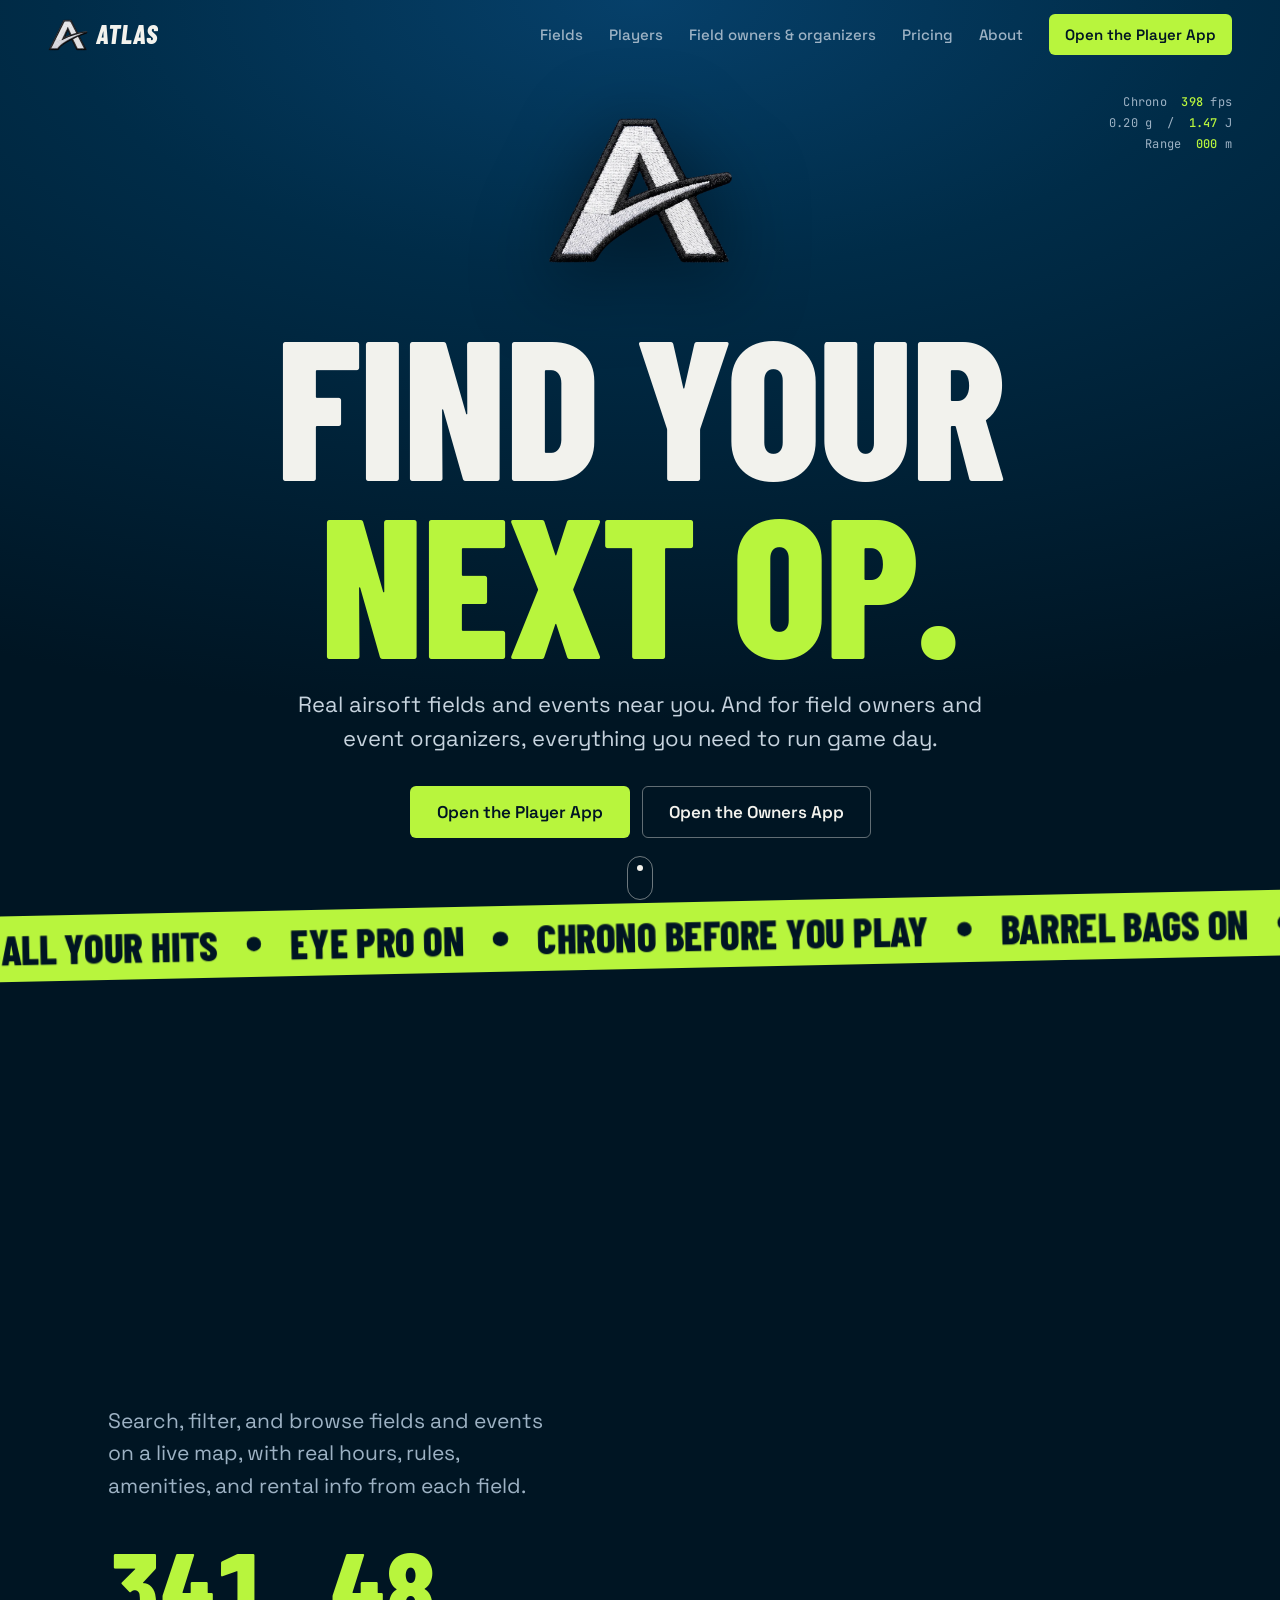
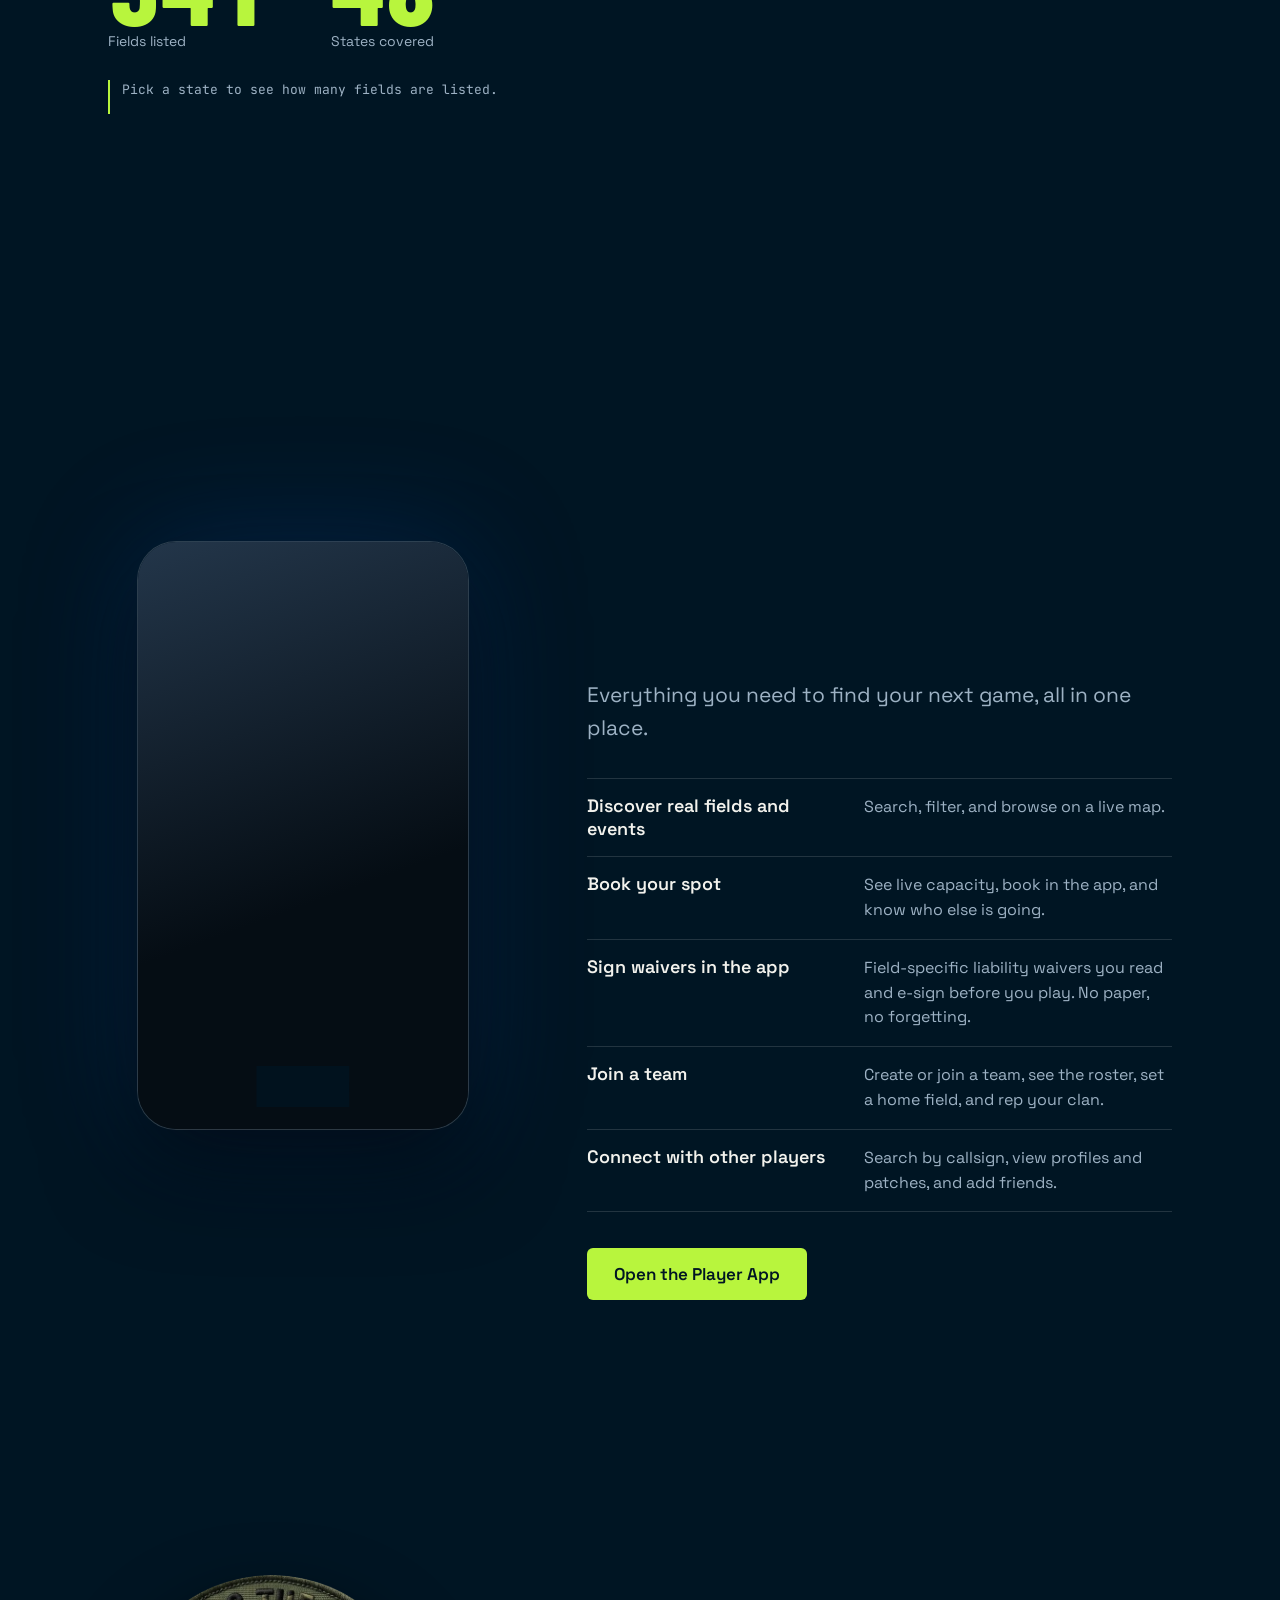
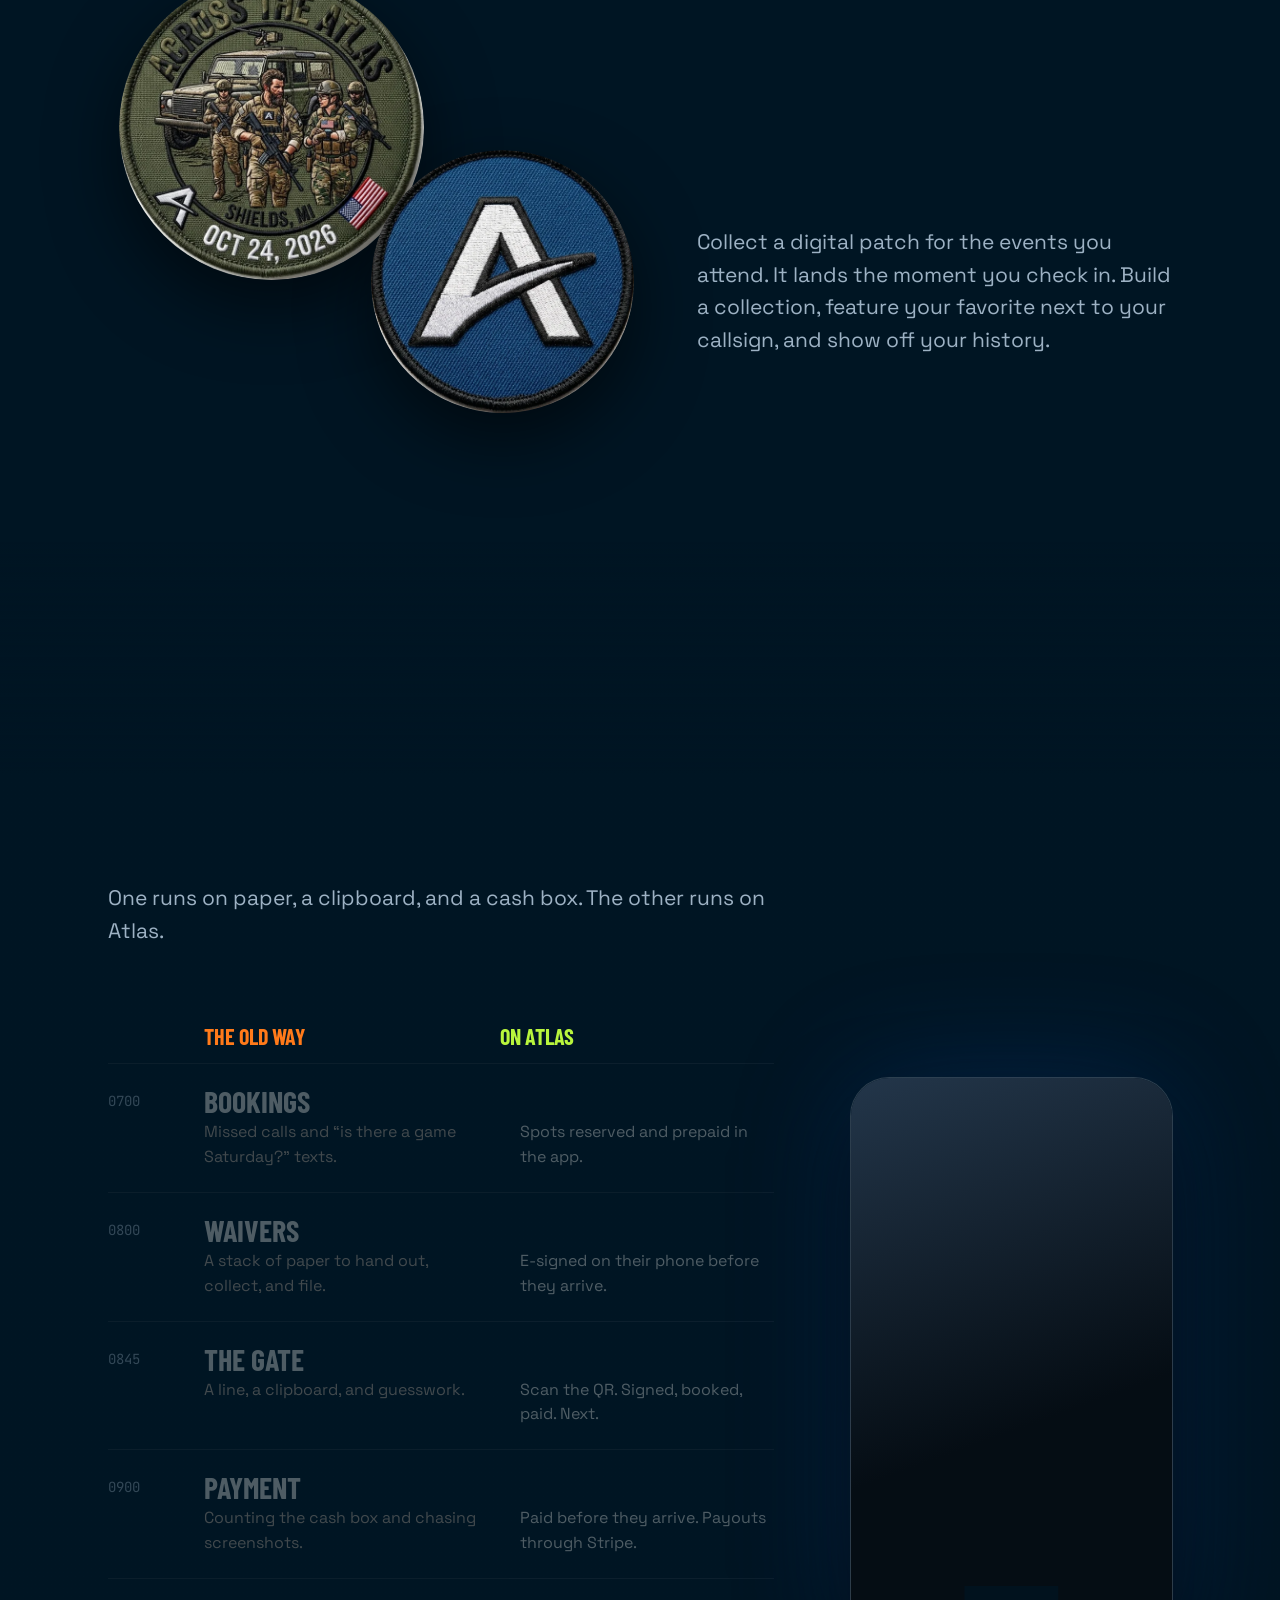
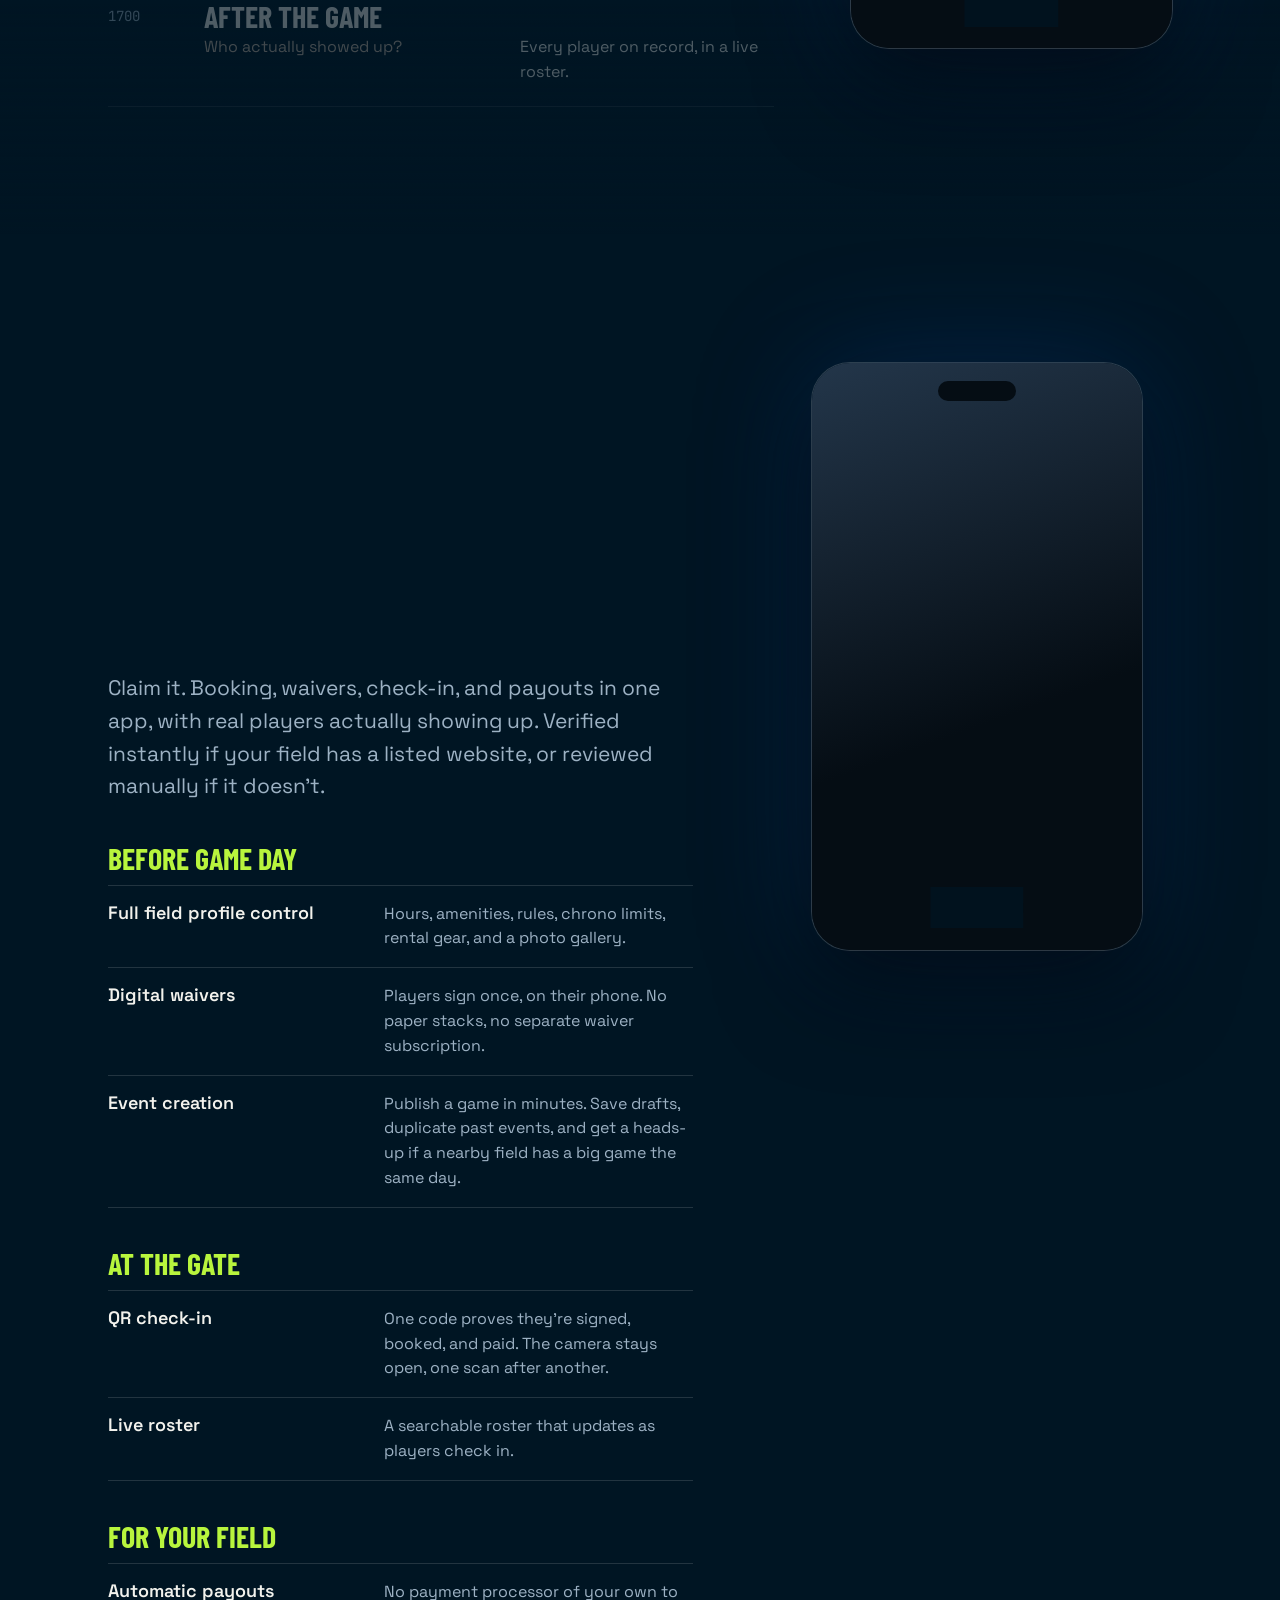
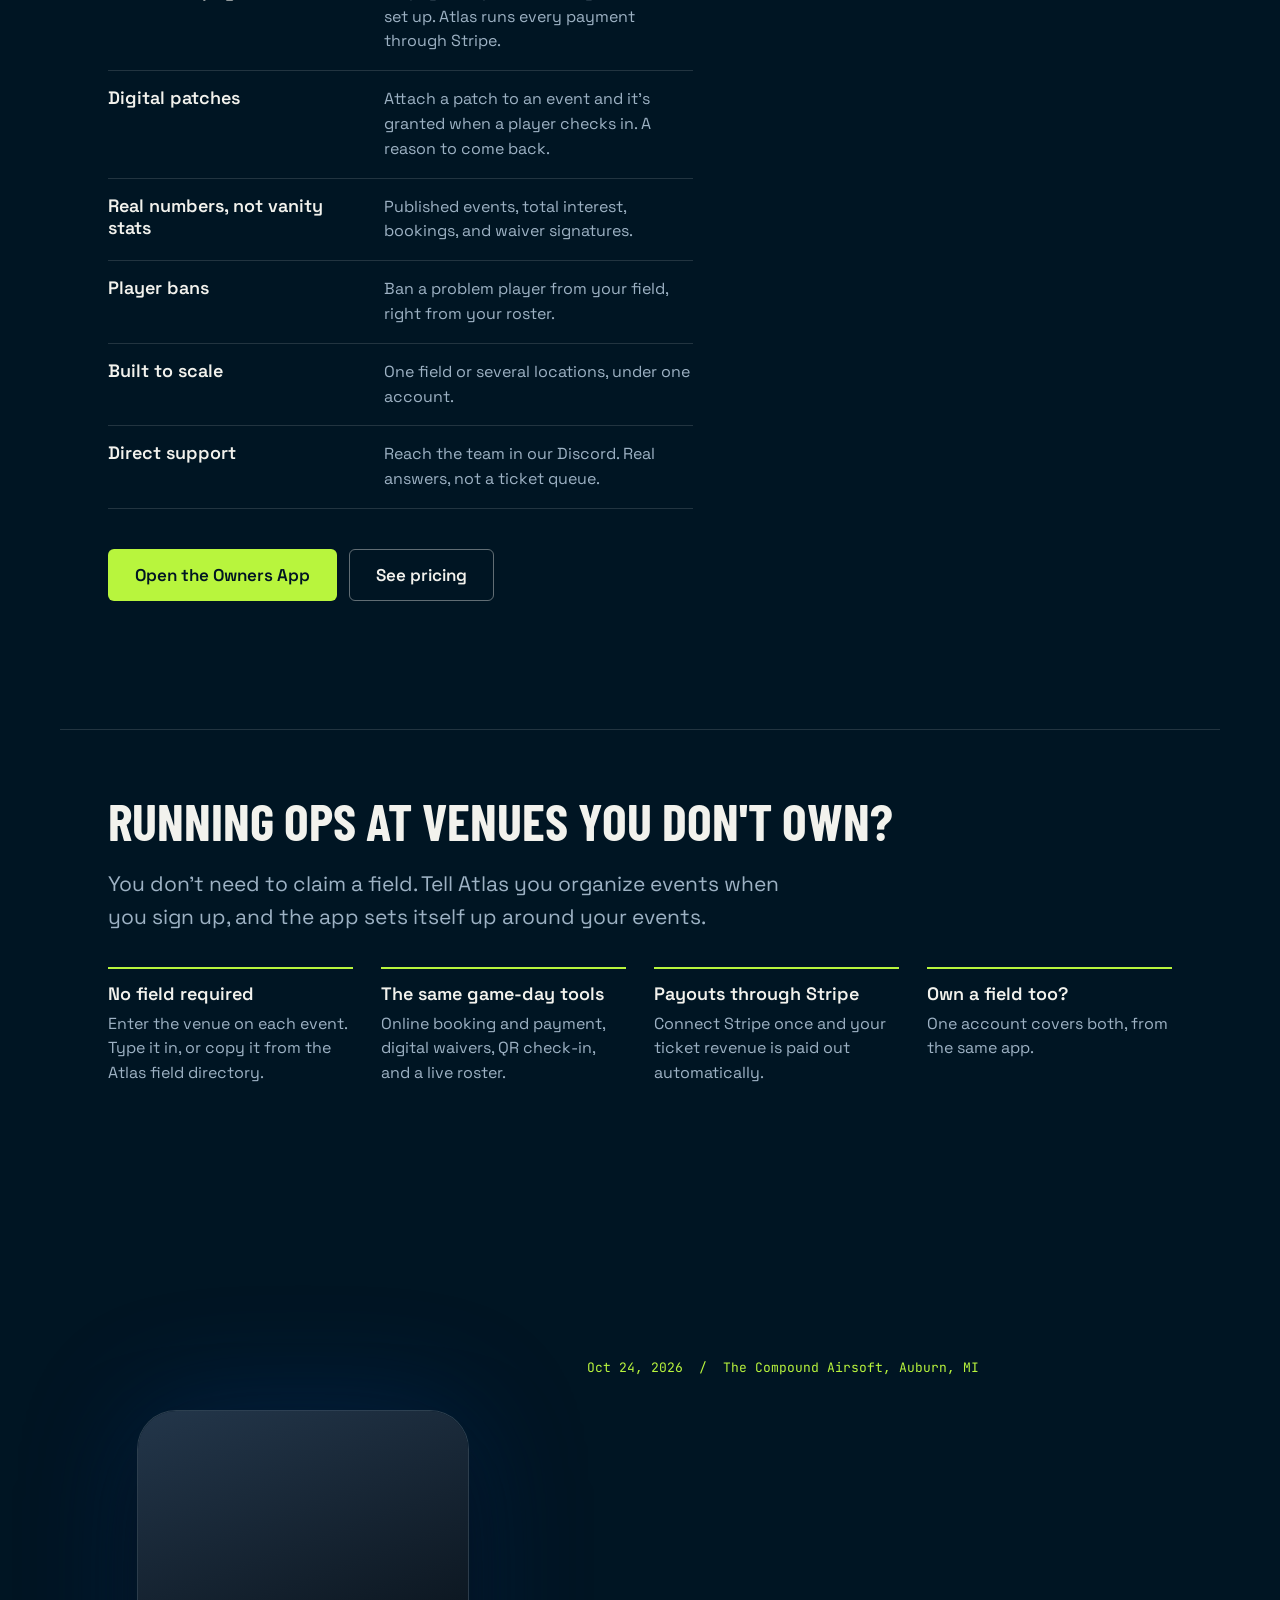
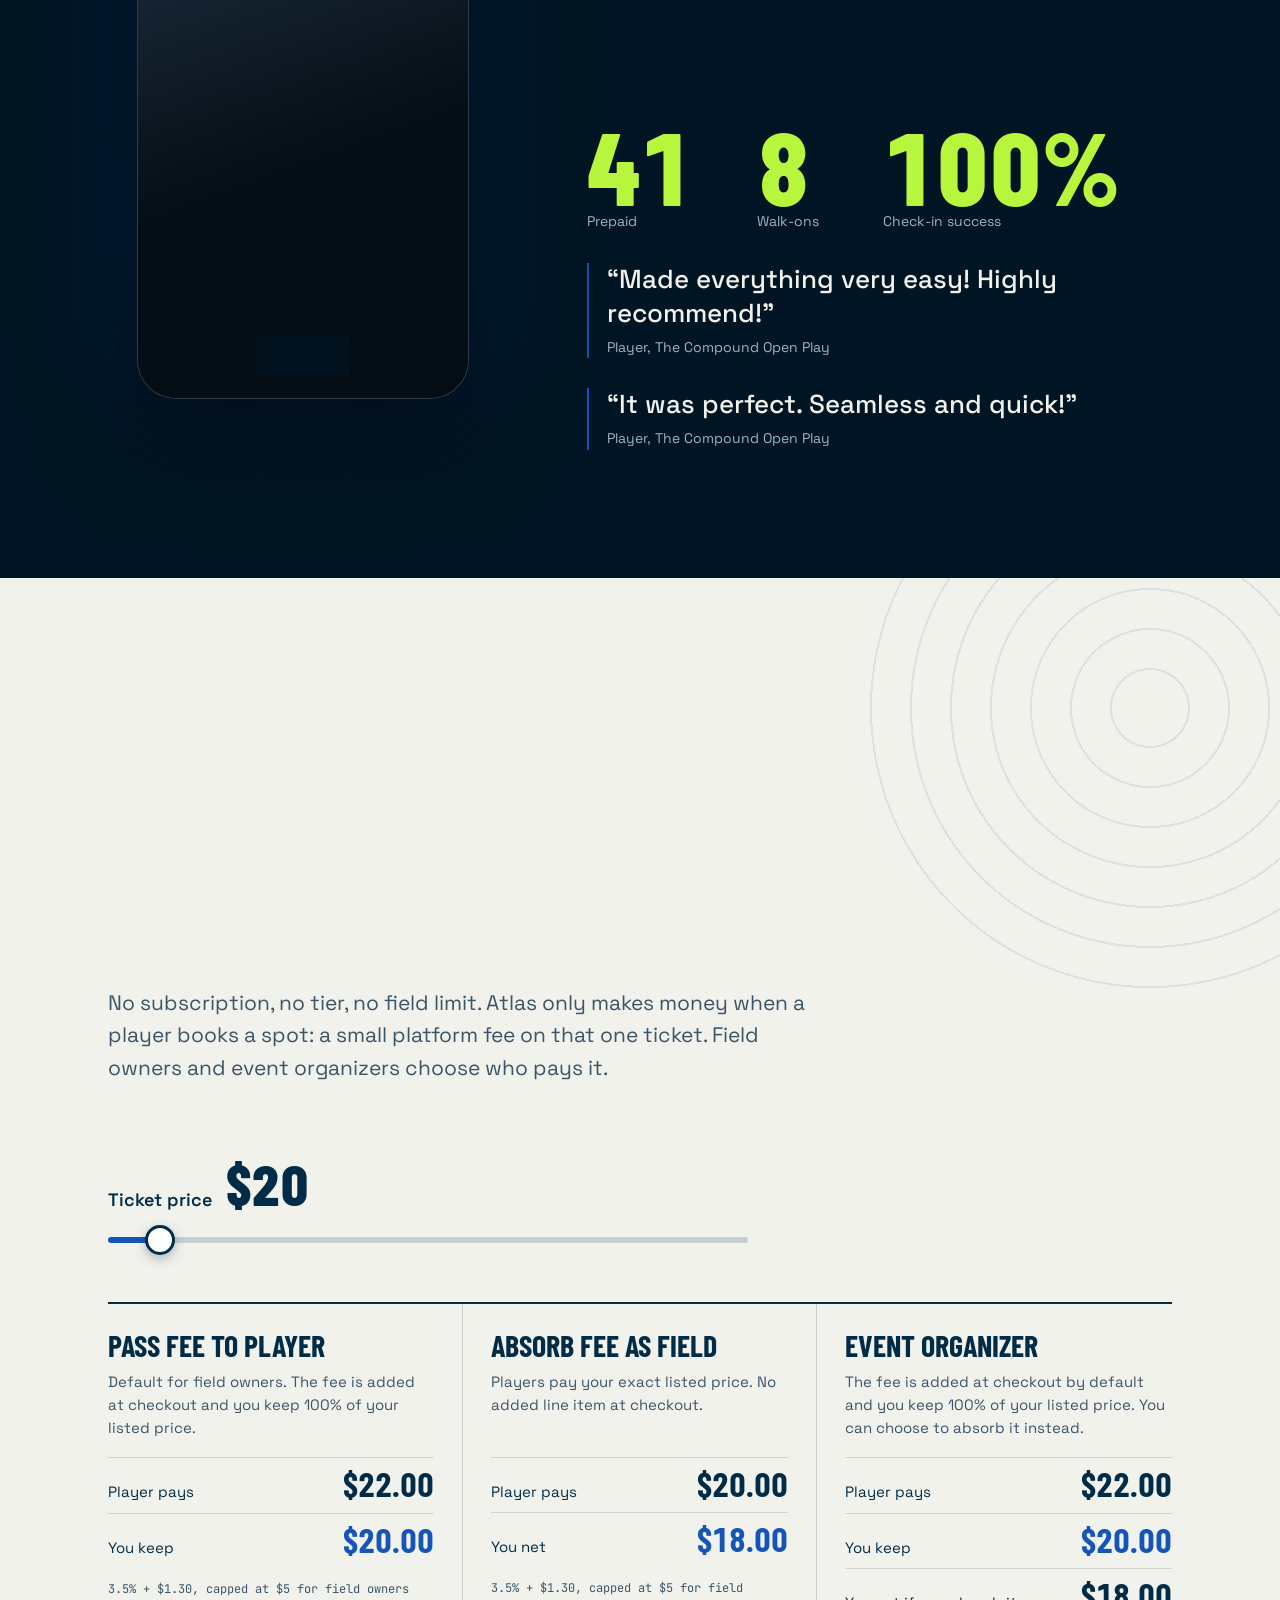
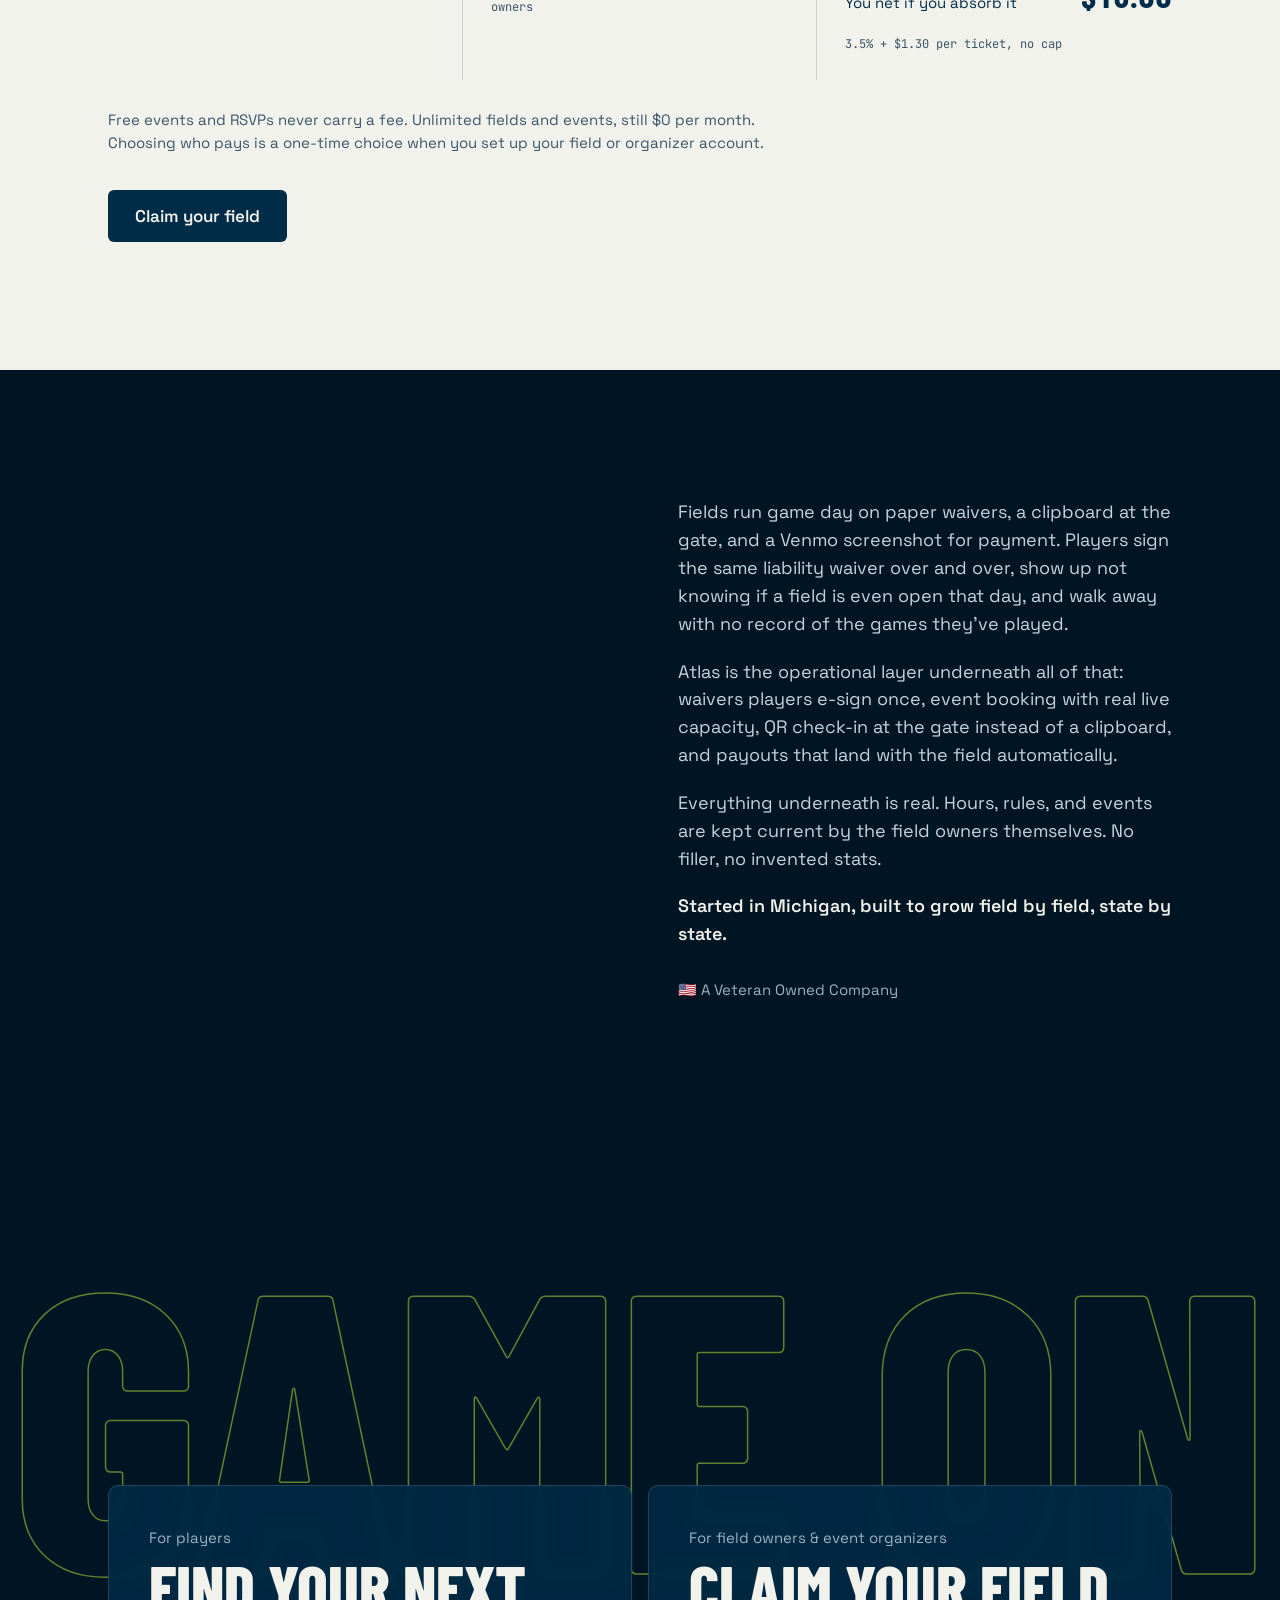
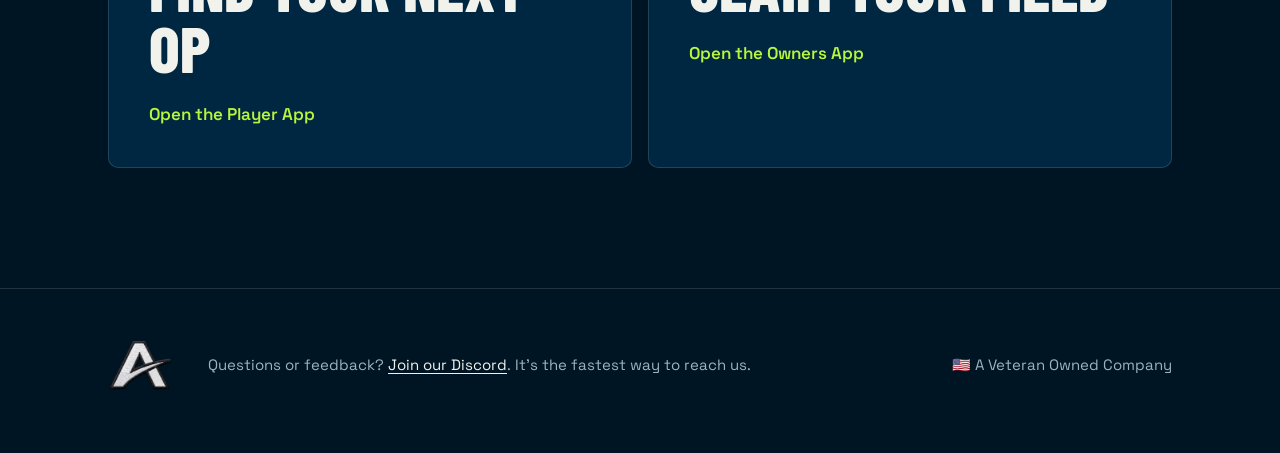
==== commit d89b7c7f: "Add files via upload" ====
--- a/index.html
+++ b/index.html
@@ -64,11 +64,6 @@
     <section class="hero" id="top">
       <canvas class="hero-bbs" id="bbs" aria-hidden="true"></canvas>
 
-      <div class="hud hud-tl" data-drift="-0.12" aria-hidden="true">
-        <span class="hud-dot"></span> Eye pro on<br />
-        AO &nbsp;United States<br />
-        <span id="hudFields">000</span> fields &nbsp;/&nbsp; <span id="hudStates">00</span> states
-      </div>
       <div class="hud hud-tr" data-drift="-0.12" aria-hidden="true">
         Chrono &nbsp;<b id="chronoFps">398</b> fps<br />
         0.20 g &nbsp;/&nbsp; <b id="chronoJ">1.47</b> J<br />
@@ -292,7 +287,7 @@
         <h2 class="title title-xl"><span class="zero">$0</span> per month.<br />Always.</h2>
         <p class="lede">
           No subscription, no tier, no field limit. Atlas only makes money when a player books a spot:
-          a small platform fee on that one ticket. Field owners choose who pays it.
+          a small platform fee on that one ticket. Field owners and event organizers choose who pays it.
         </p>
 
         <div class="calc">
@@ -319,17 +314,18 @@
             </article>
             <article class="plan">
               <h3>Event organizer</h3>
-              <p class="plan-note">The fee comes out of your payout, so players pay your exact listed price.</p>
+              <p class="plan-note">The fee is added at checkout by default and you keep 100% of your listed price. You can choose to absorb it instead.</p>
               <dl>
-                <div><dt>Player pays</dt><dd id="orgPlayer">$20.00</dd></div>
-                <div><dt>You net</dt><dd id="orgKeep" class="win">$18.00</dd></div>
+                <div><dt>Player pays</dt><dd id="orgPlayer">$22.00</dd></div>
+                <div><dt>You keep</dt><dd id="orgKeep" class="win">$20.00</dd></div>
+                <div><dt>You net if you absorb it</dt><dd id="orgAbsorb">$18.00</dd></div>
               </dl>
               <p class="plan-fee">3.5% + $1.30 per ticket, no cap</p>
             </article>
           </div>
           <p class="calc-foot">
             Free events and RSVPs never carry a fee. Unlimited fields and events, still $0 per month.
-            Choosing who pays is a one-time choice when you set up your field.
+            Choosing who pays is a one-time choice when you set up your field or organizer account.
           </p>
         </div>
         <a class="btn btn-navy" href="https://ownerapp.airsoftatlas.app">Claim your field</a>
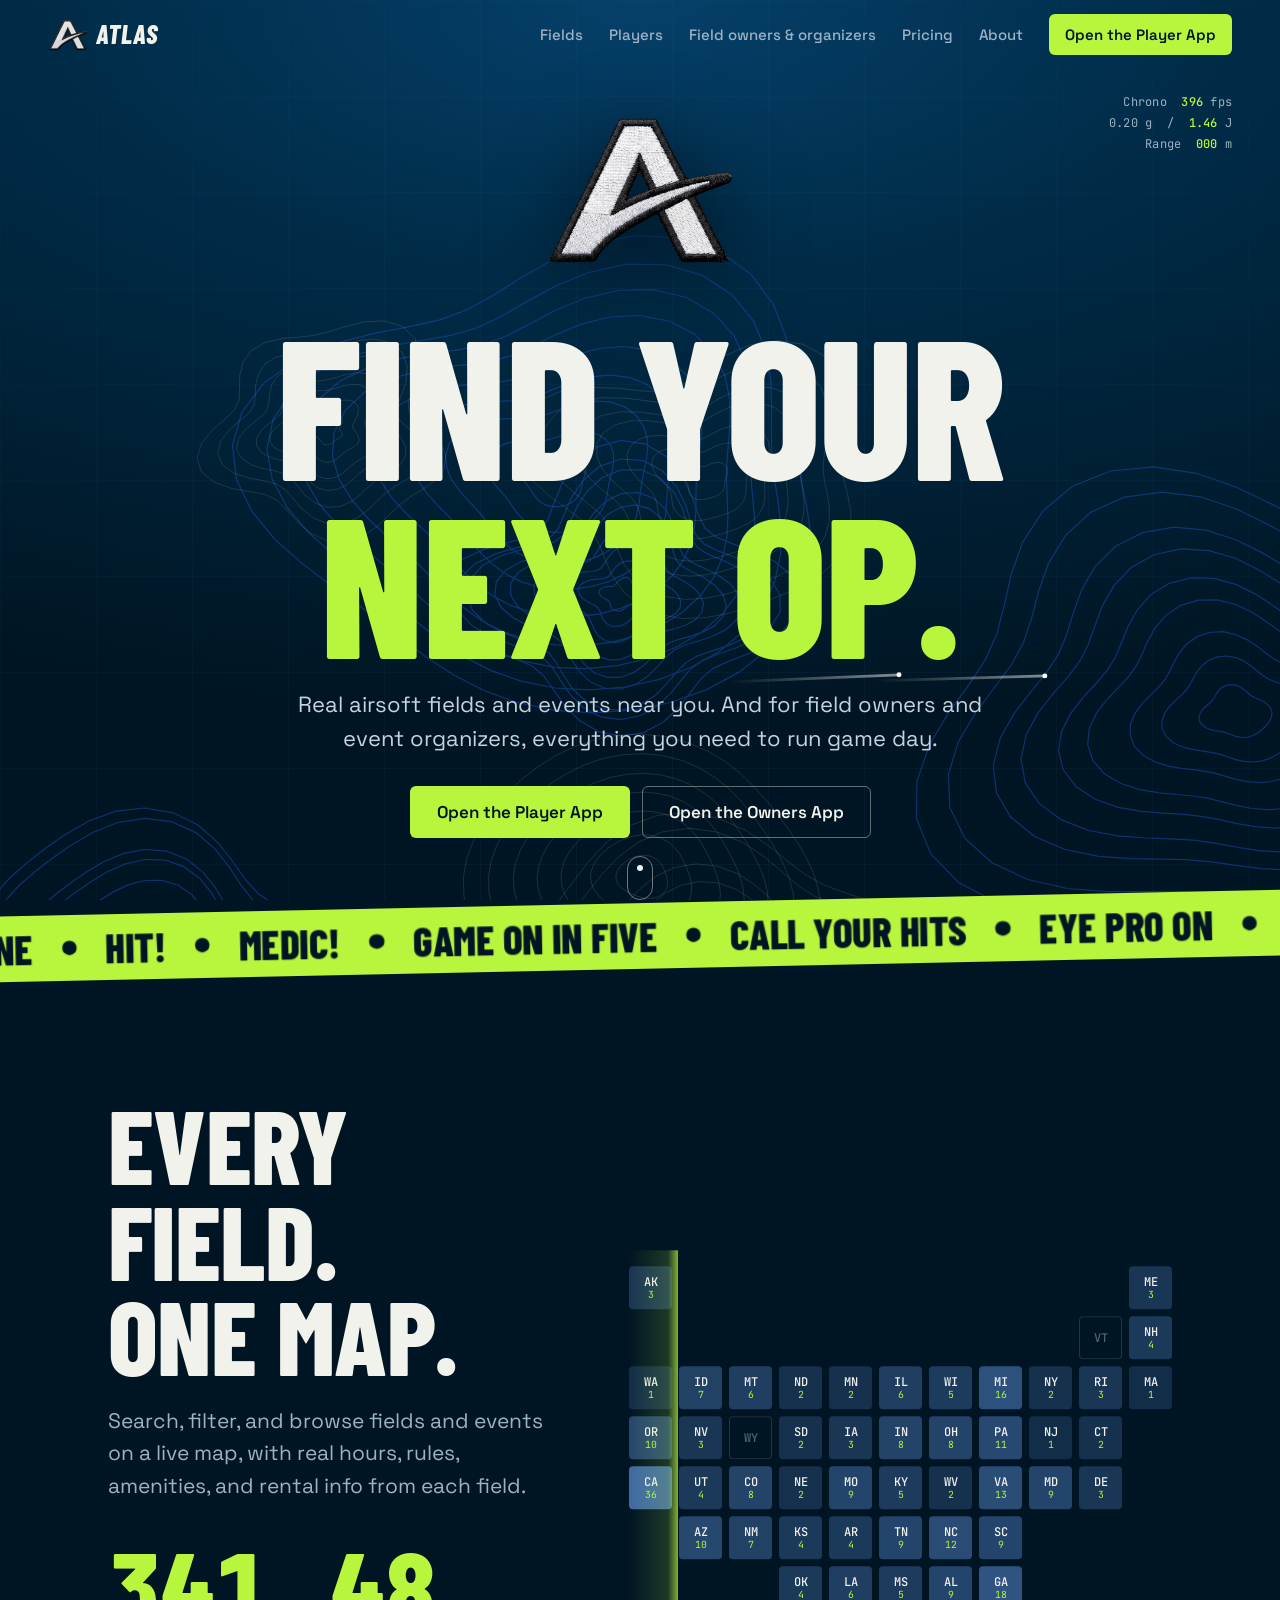
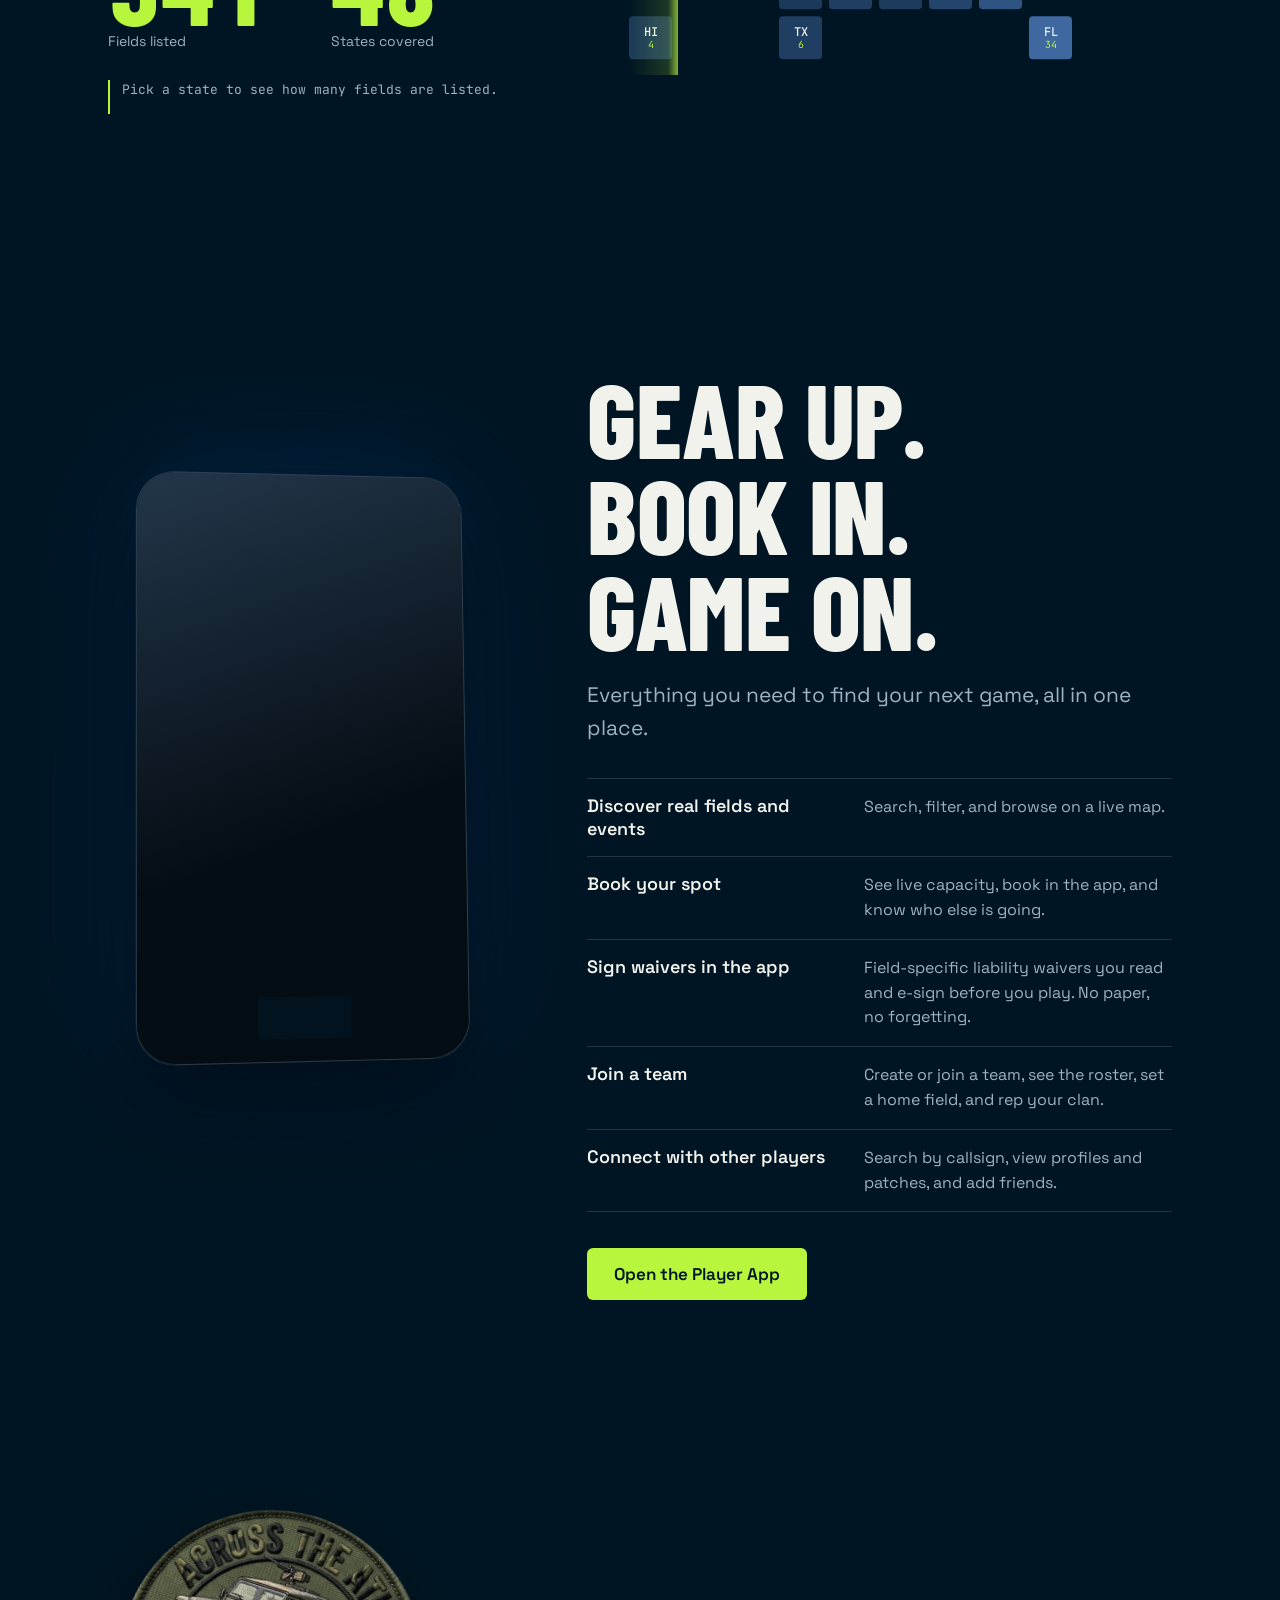
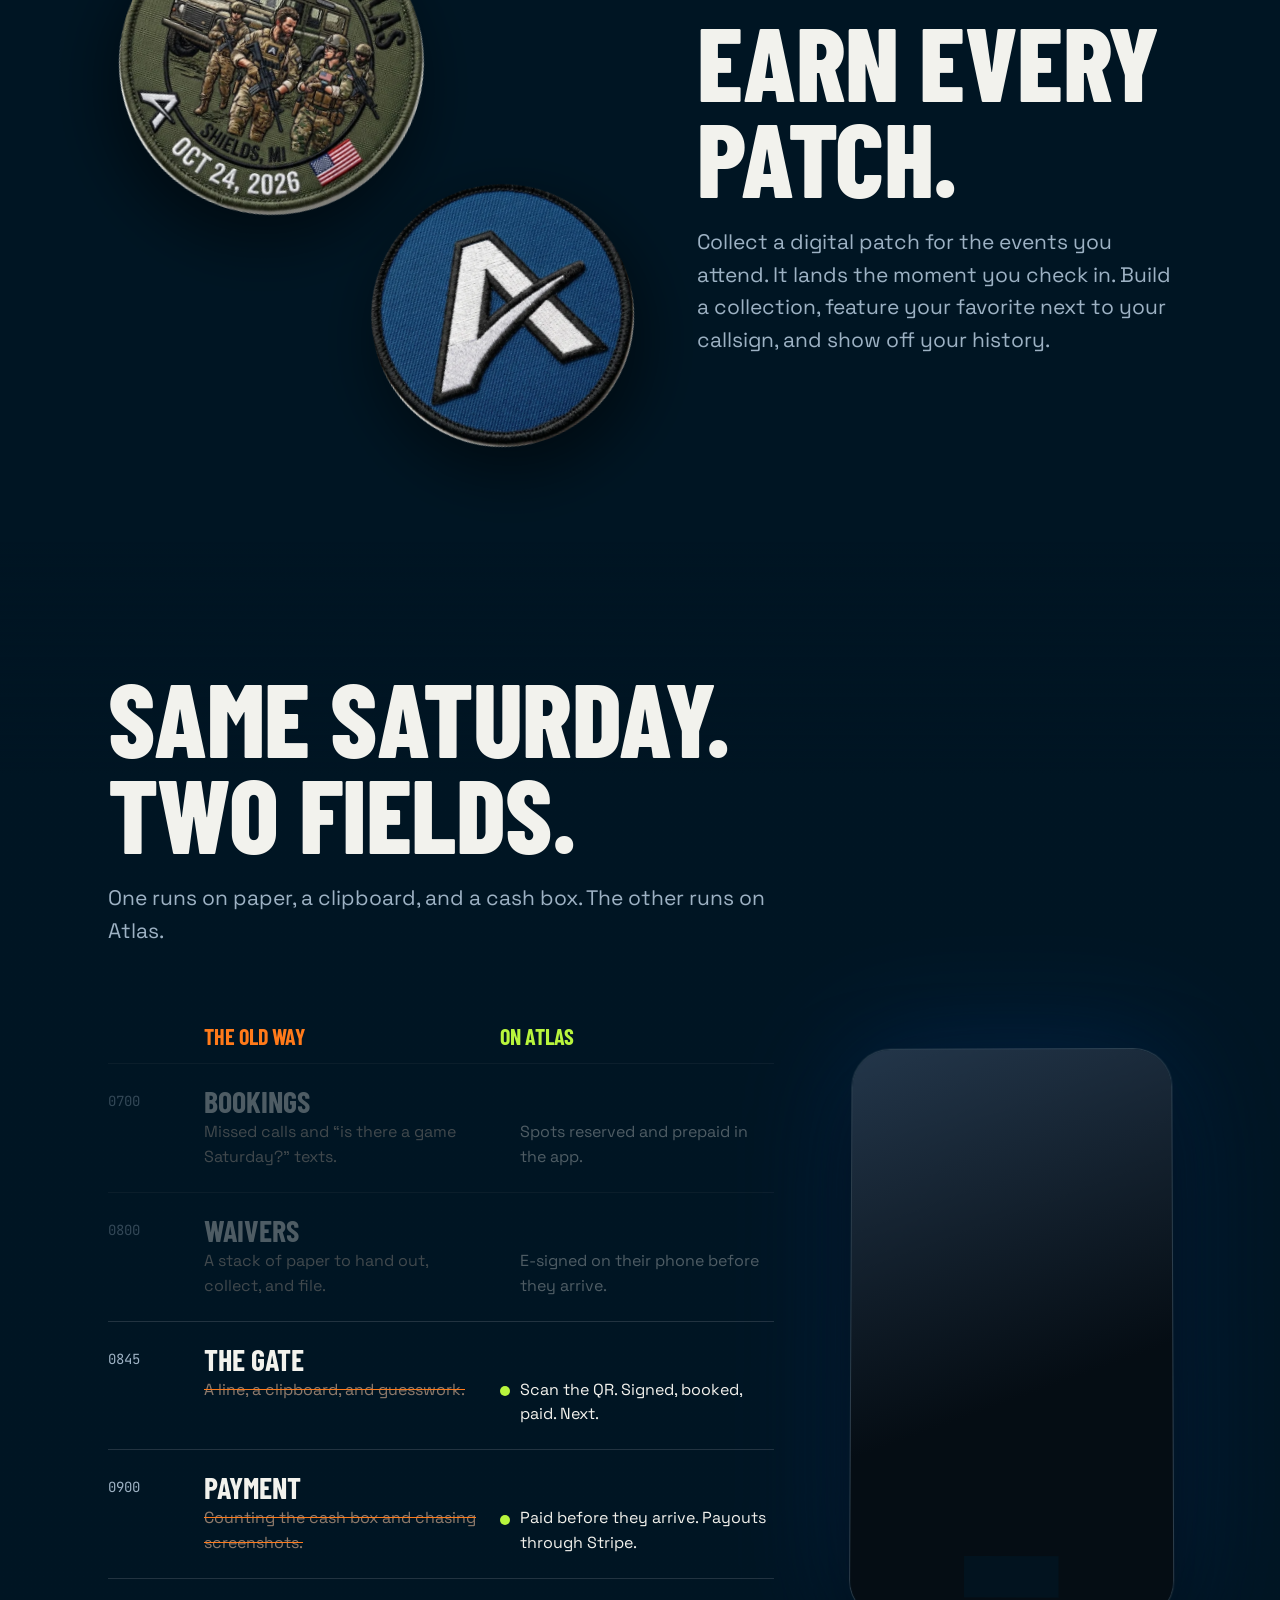
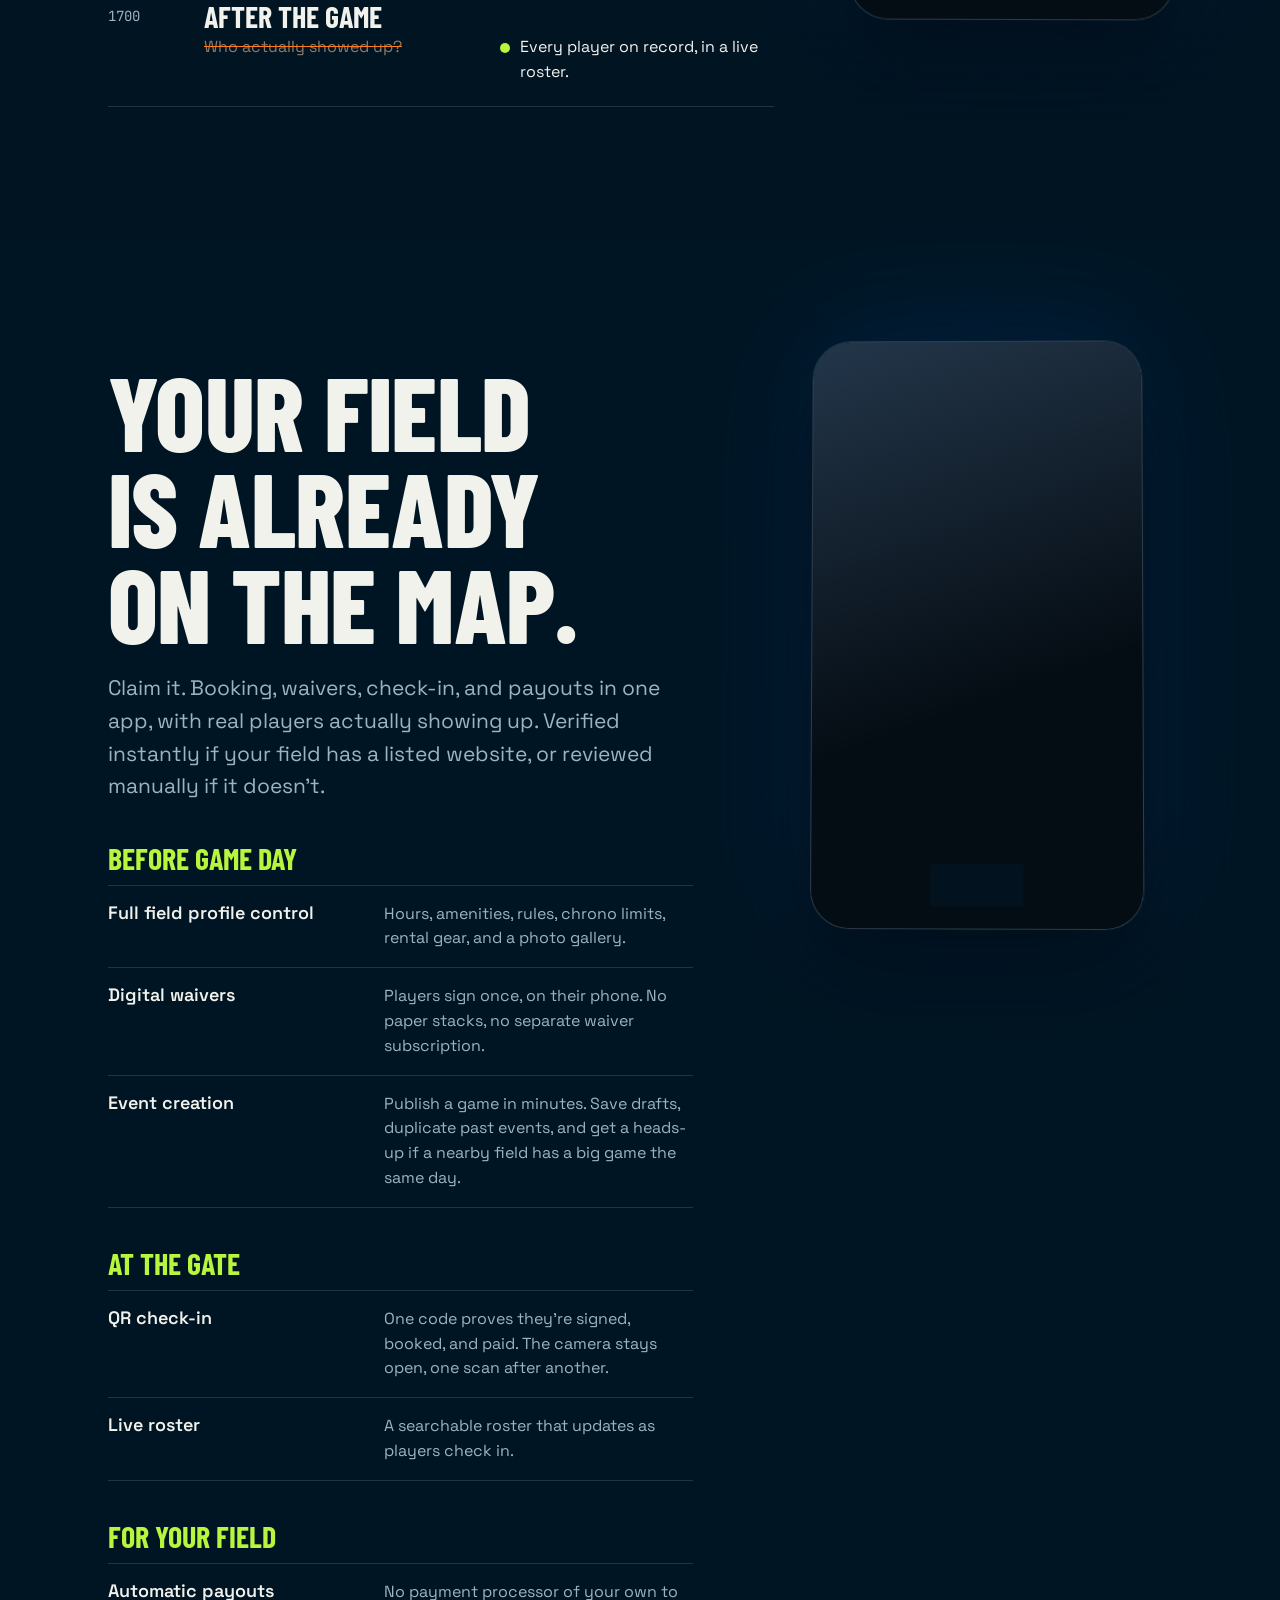
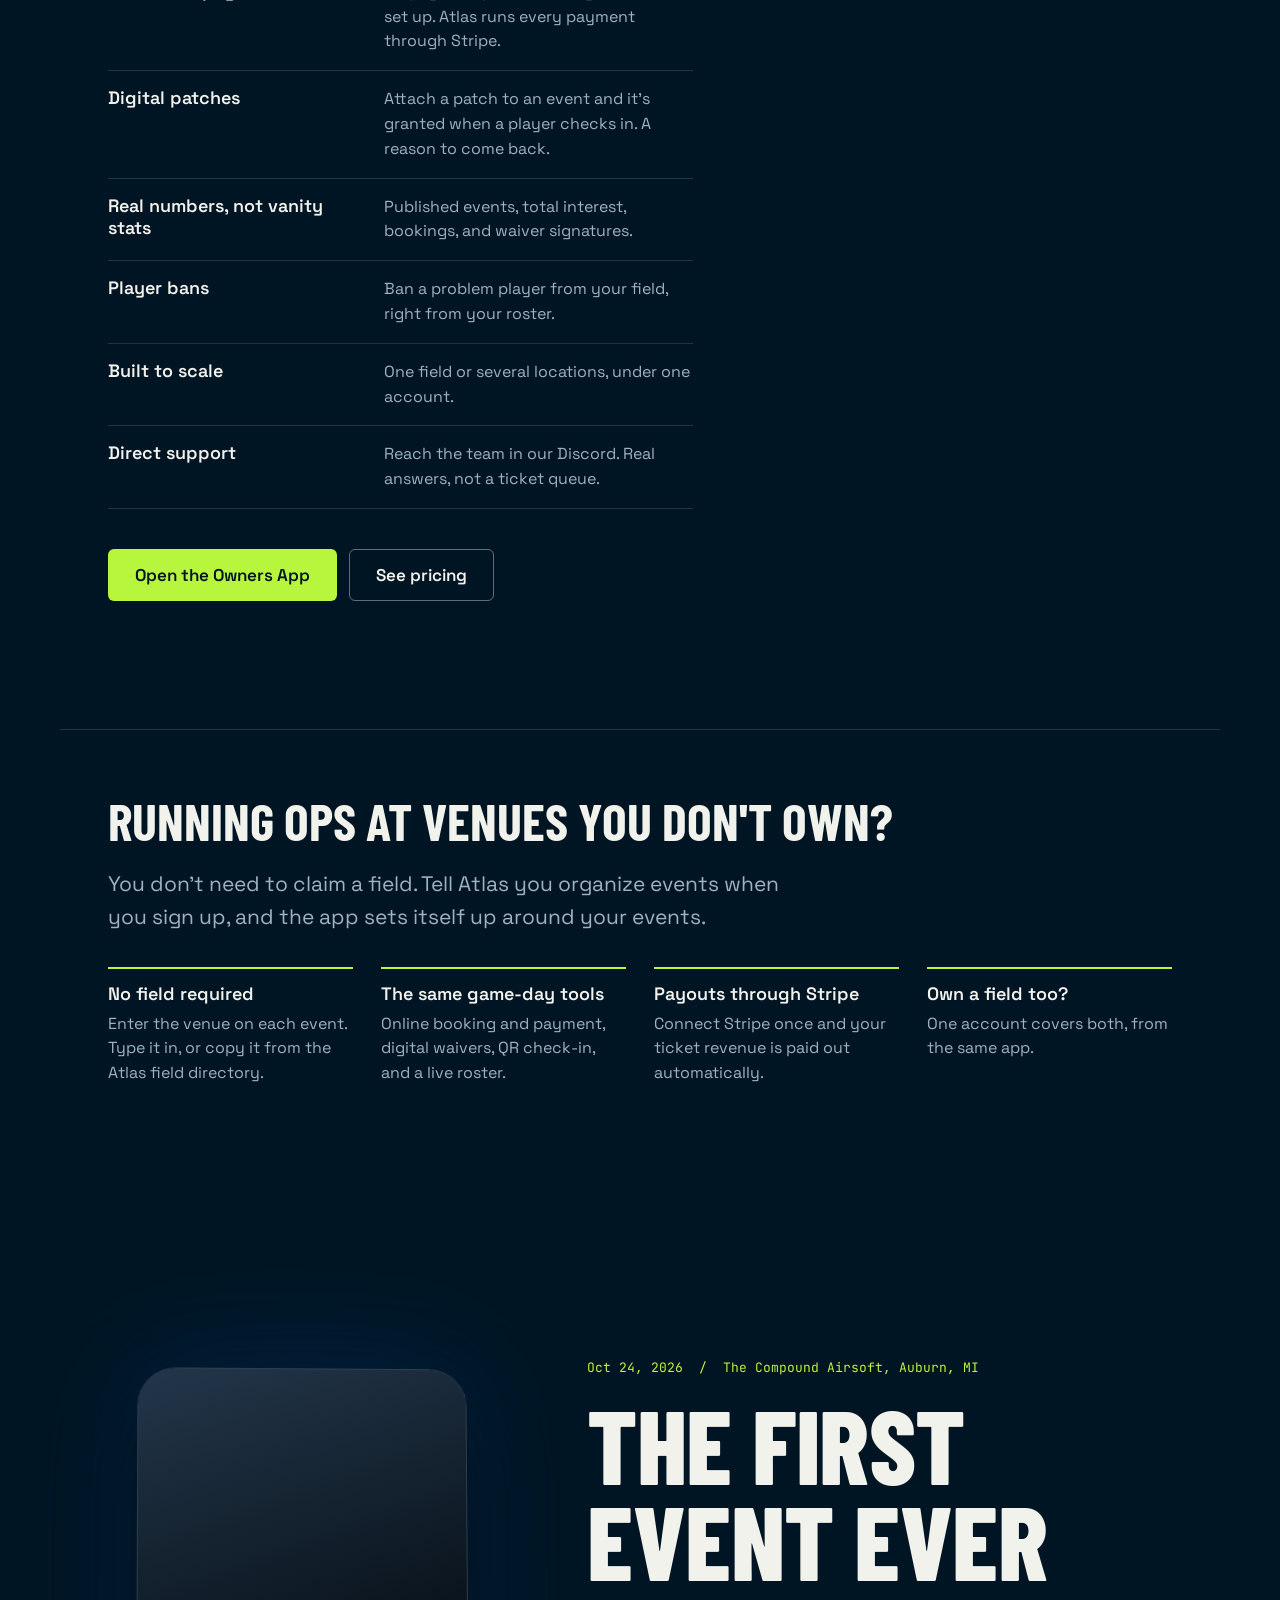
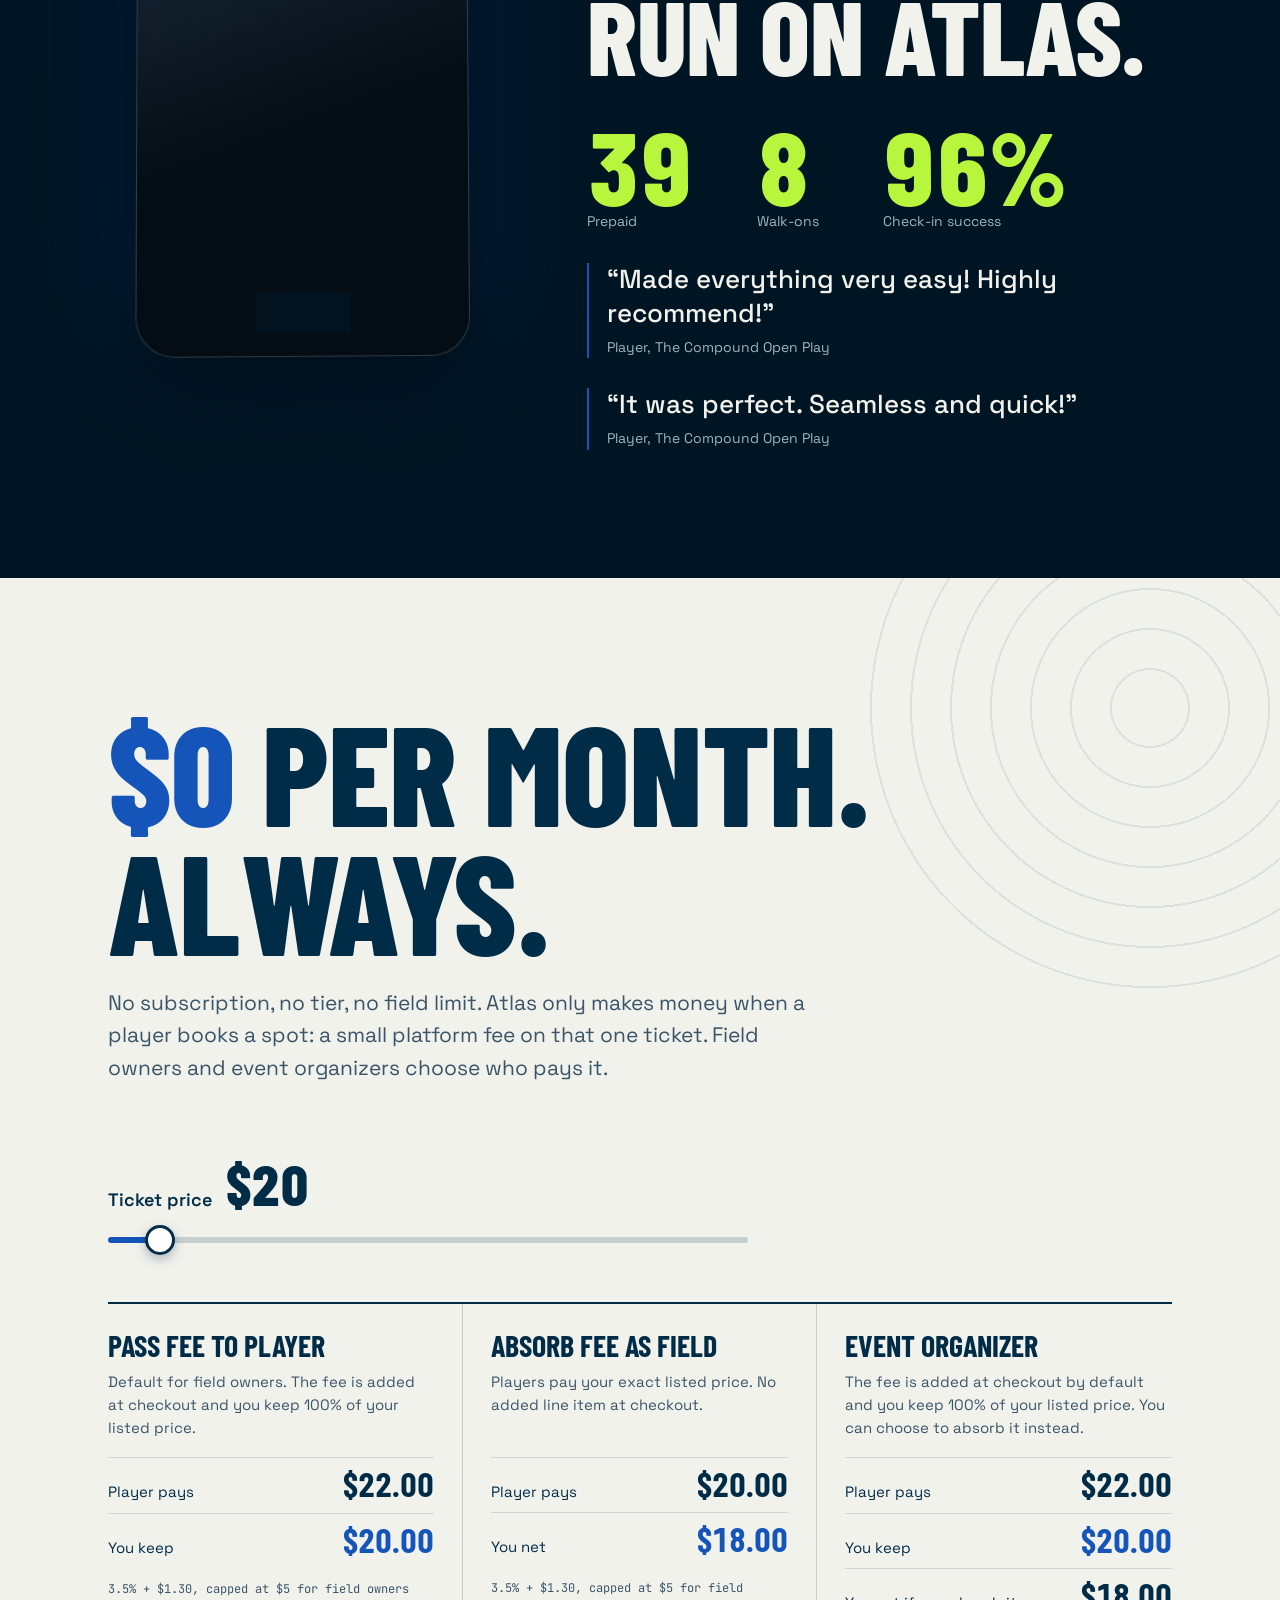
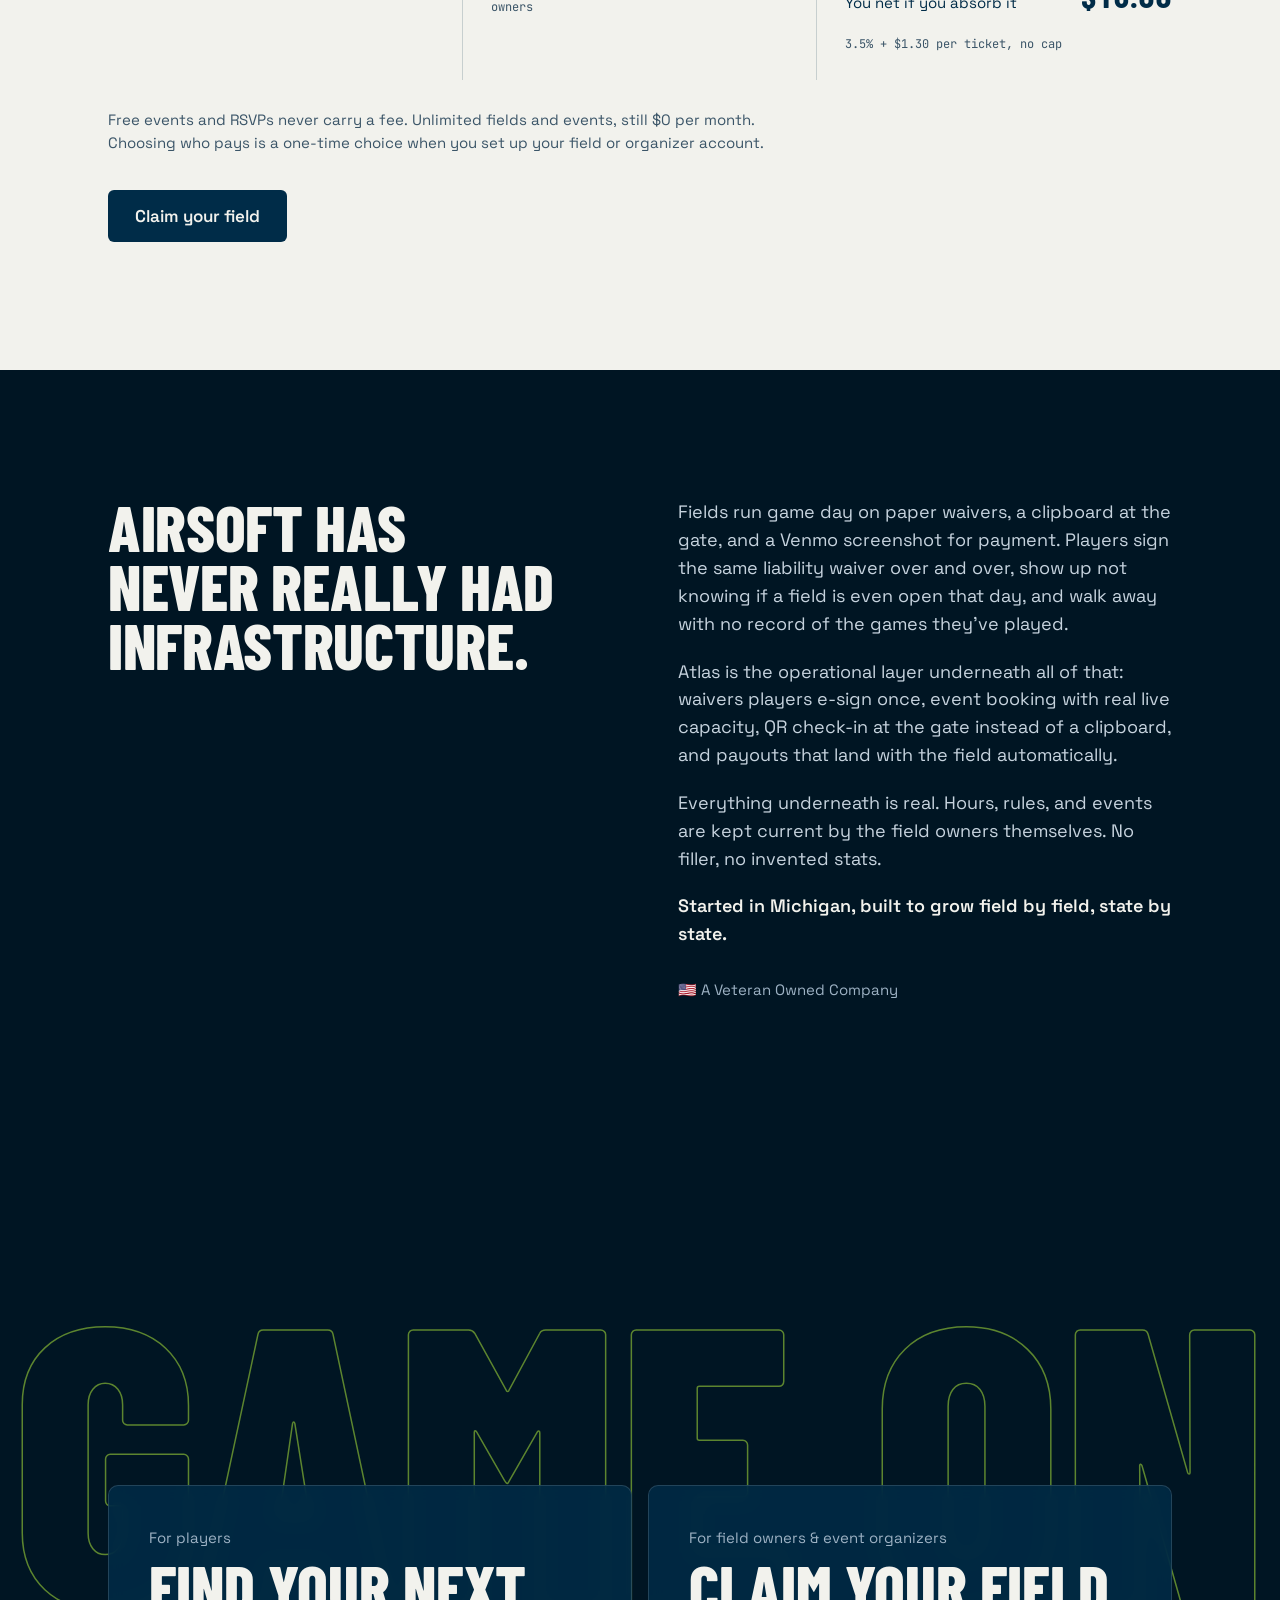
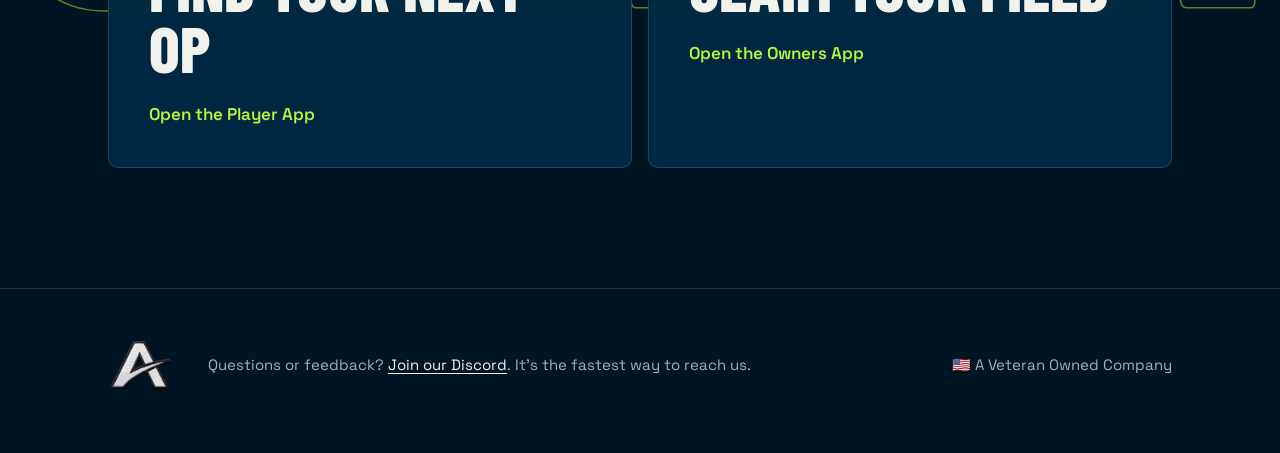
==== commit d1f33cbd: "Add files via upload" ====
--- a/index.html
+++ b/index.html
@@ -22,7 +22,7 @@
   <link rel="preconnect" href="https://fonts.googleapis.com" />
   <link rel="preconnect" href="https://fonts.gstatic.com" crossorigin />
   <link href="https://fonts.googleapis.com/css2?family=Barlow+Condensed:wght@600;700;800&family=JetBrains+Mono:wght@400;500;700&family=Space+Grotesk:wght@400;500;600;700&display=swap" rel="stylesheet" />
-  <link rel="stylesheet" href="site.css?v=1" />
+  <link rel="stylesheet" href="site.css?v=2" />
 </head>
 <body>
   <a class="skip" href="#main">Skip to content</a>
@@ -383,6 +383,6 @@
     </div>
   </footer>
 
-  <script src="site.js?v=1" defer></script>
+  <script src="site.js?v=2" defer></script>
 </body>
 </html>
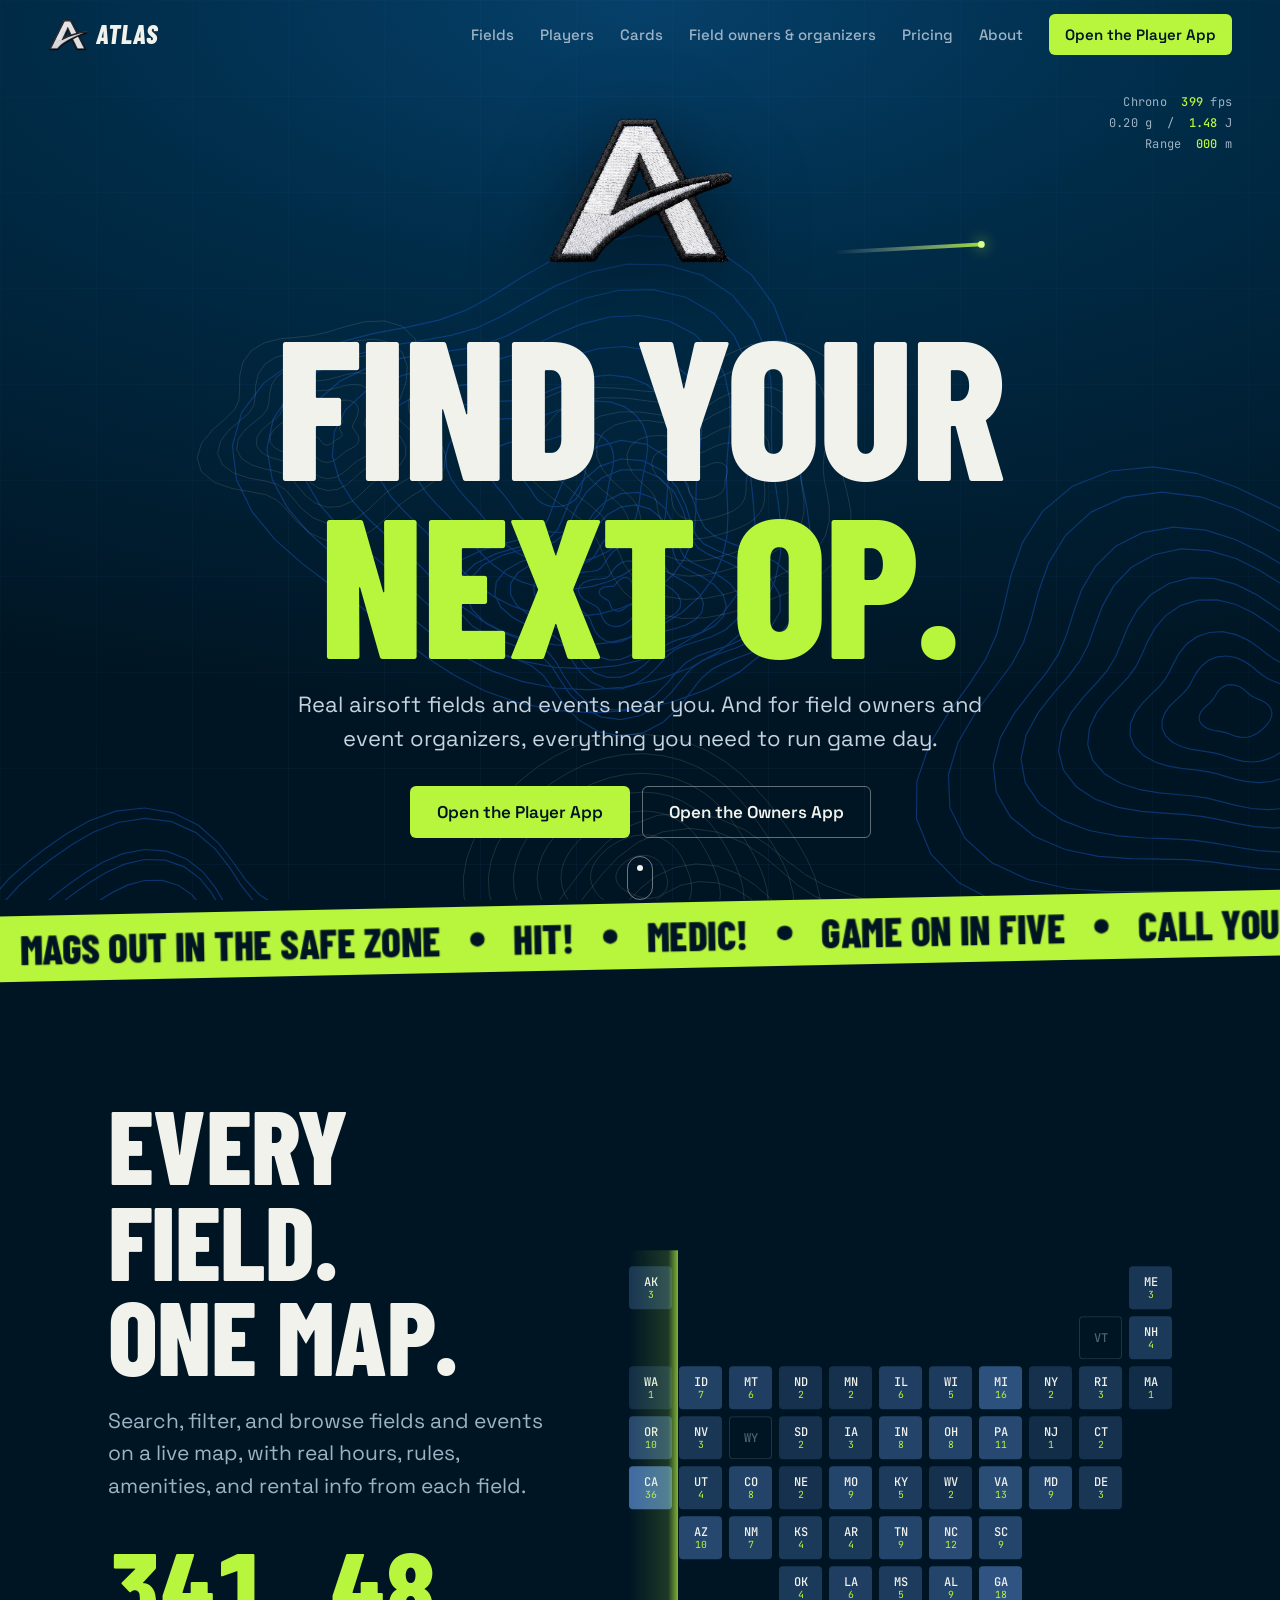
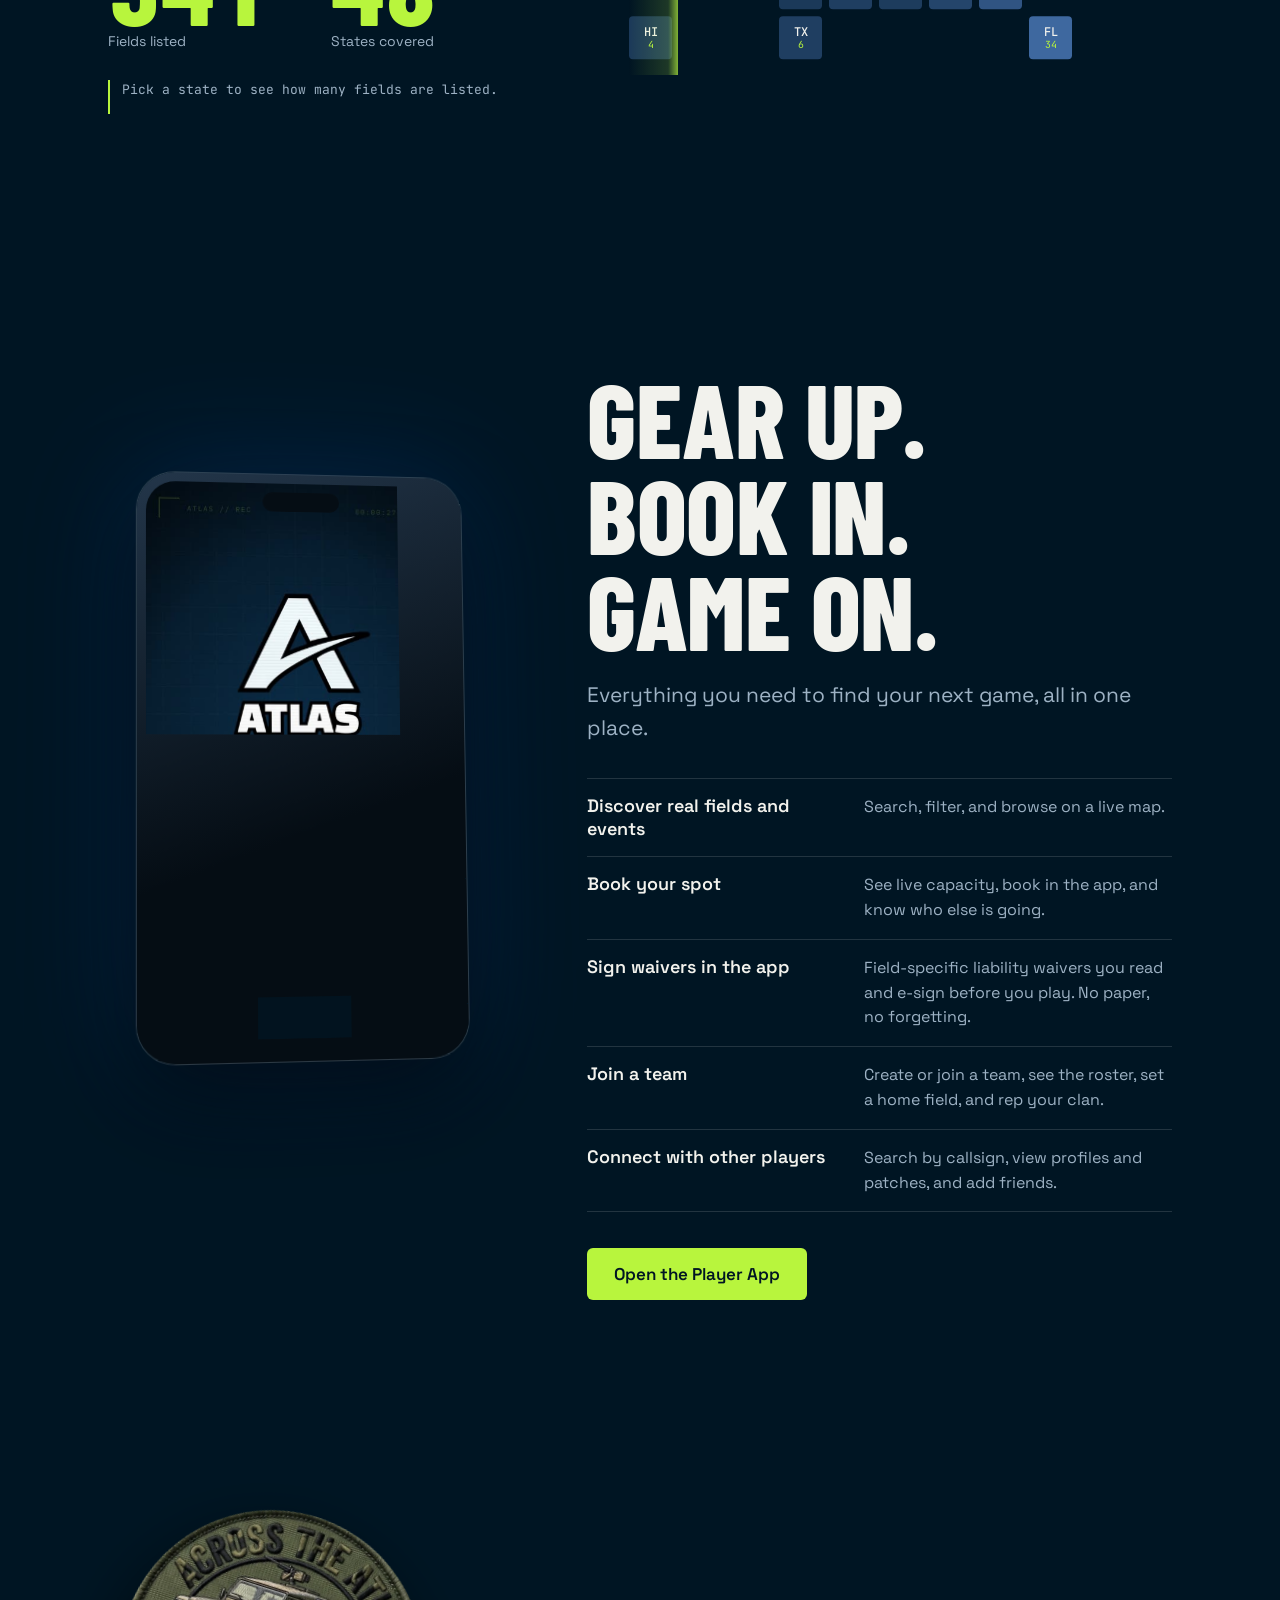
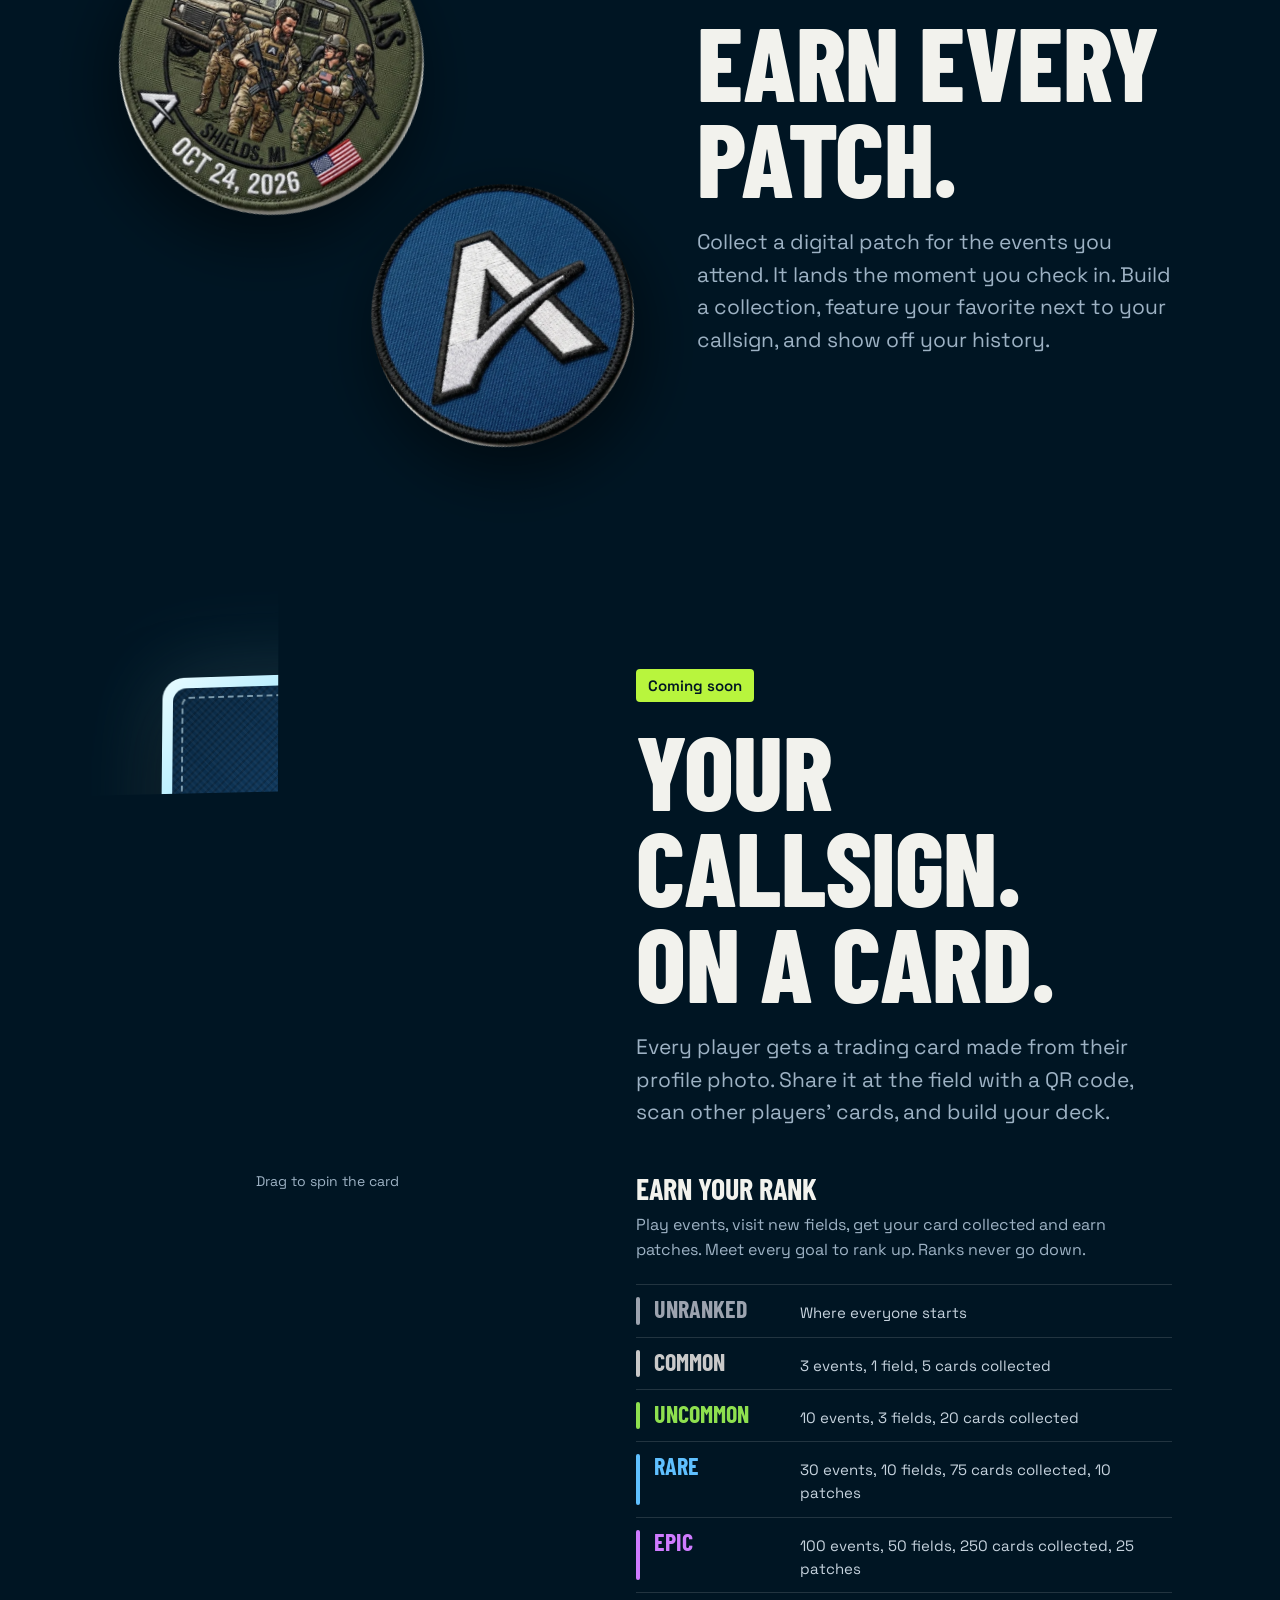
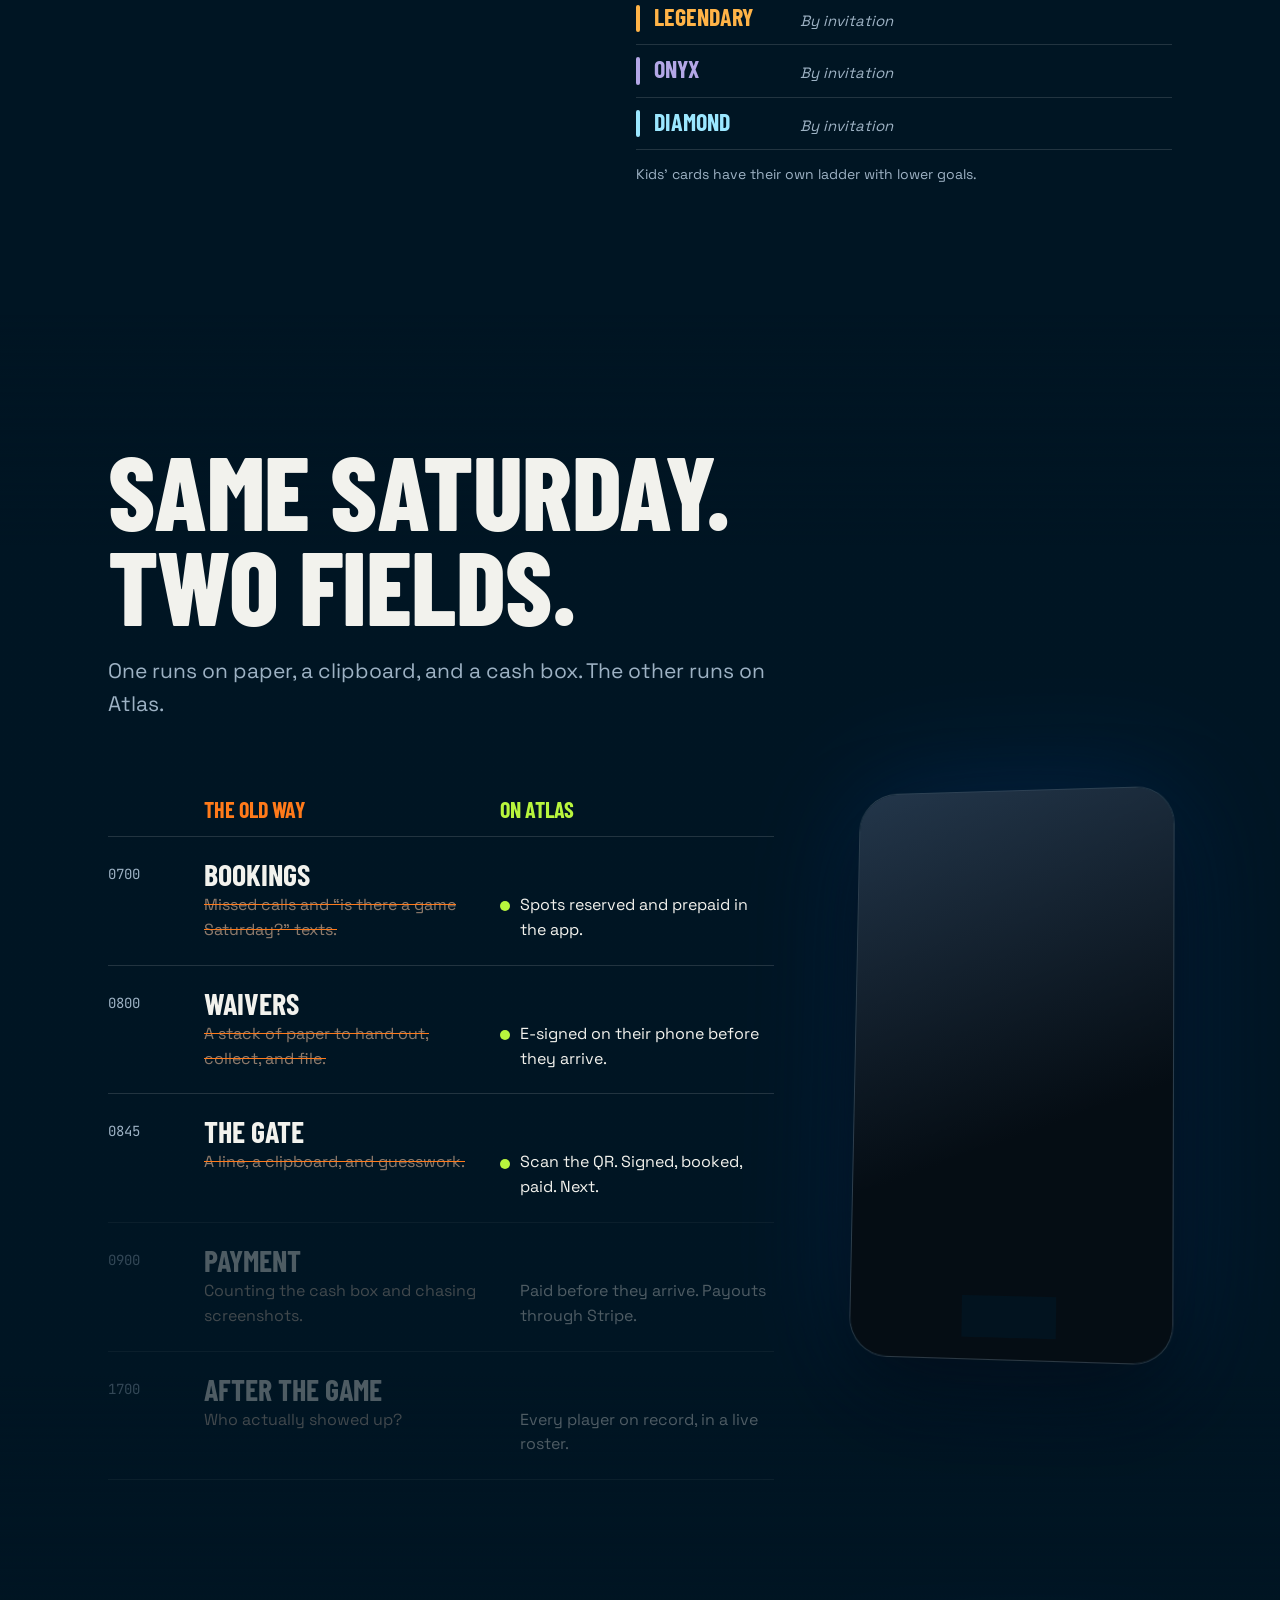
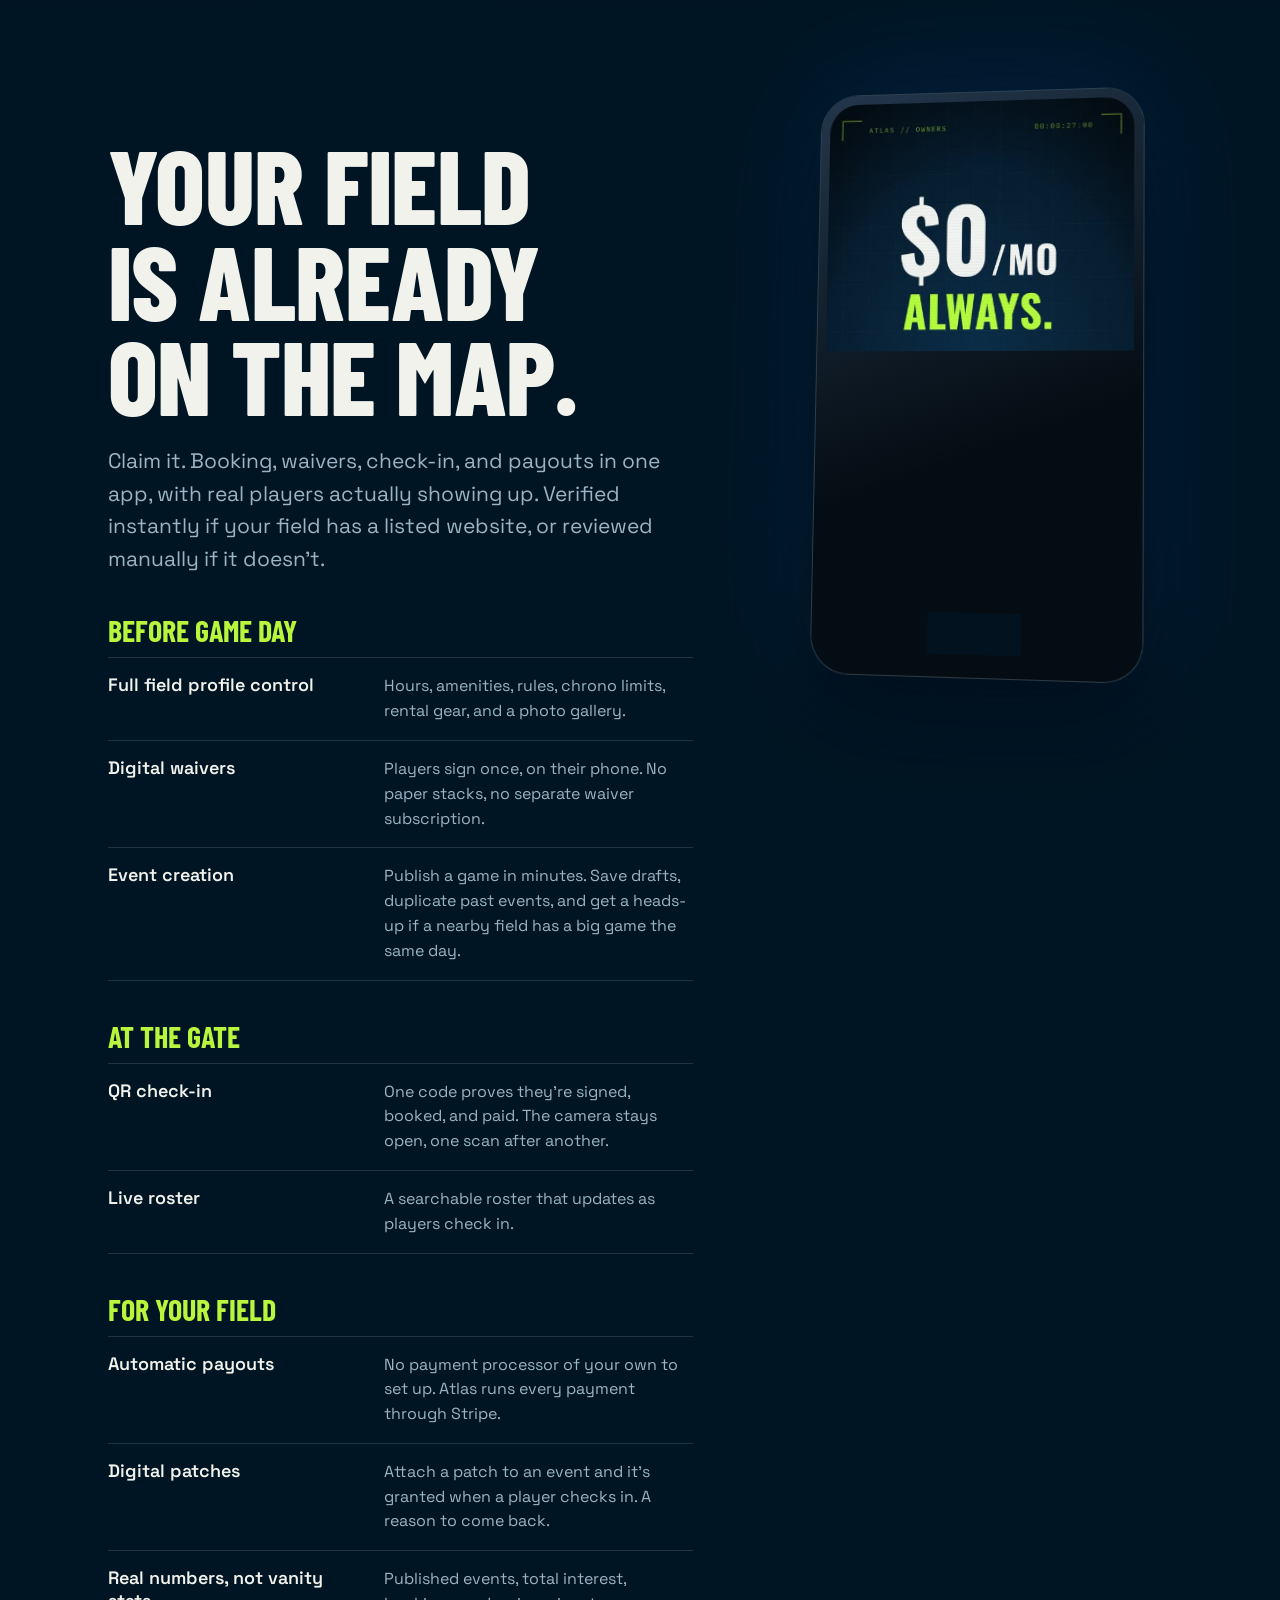
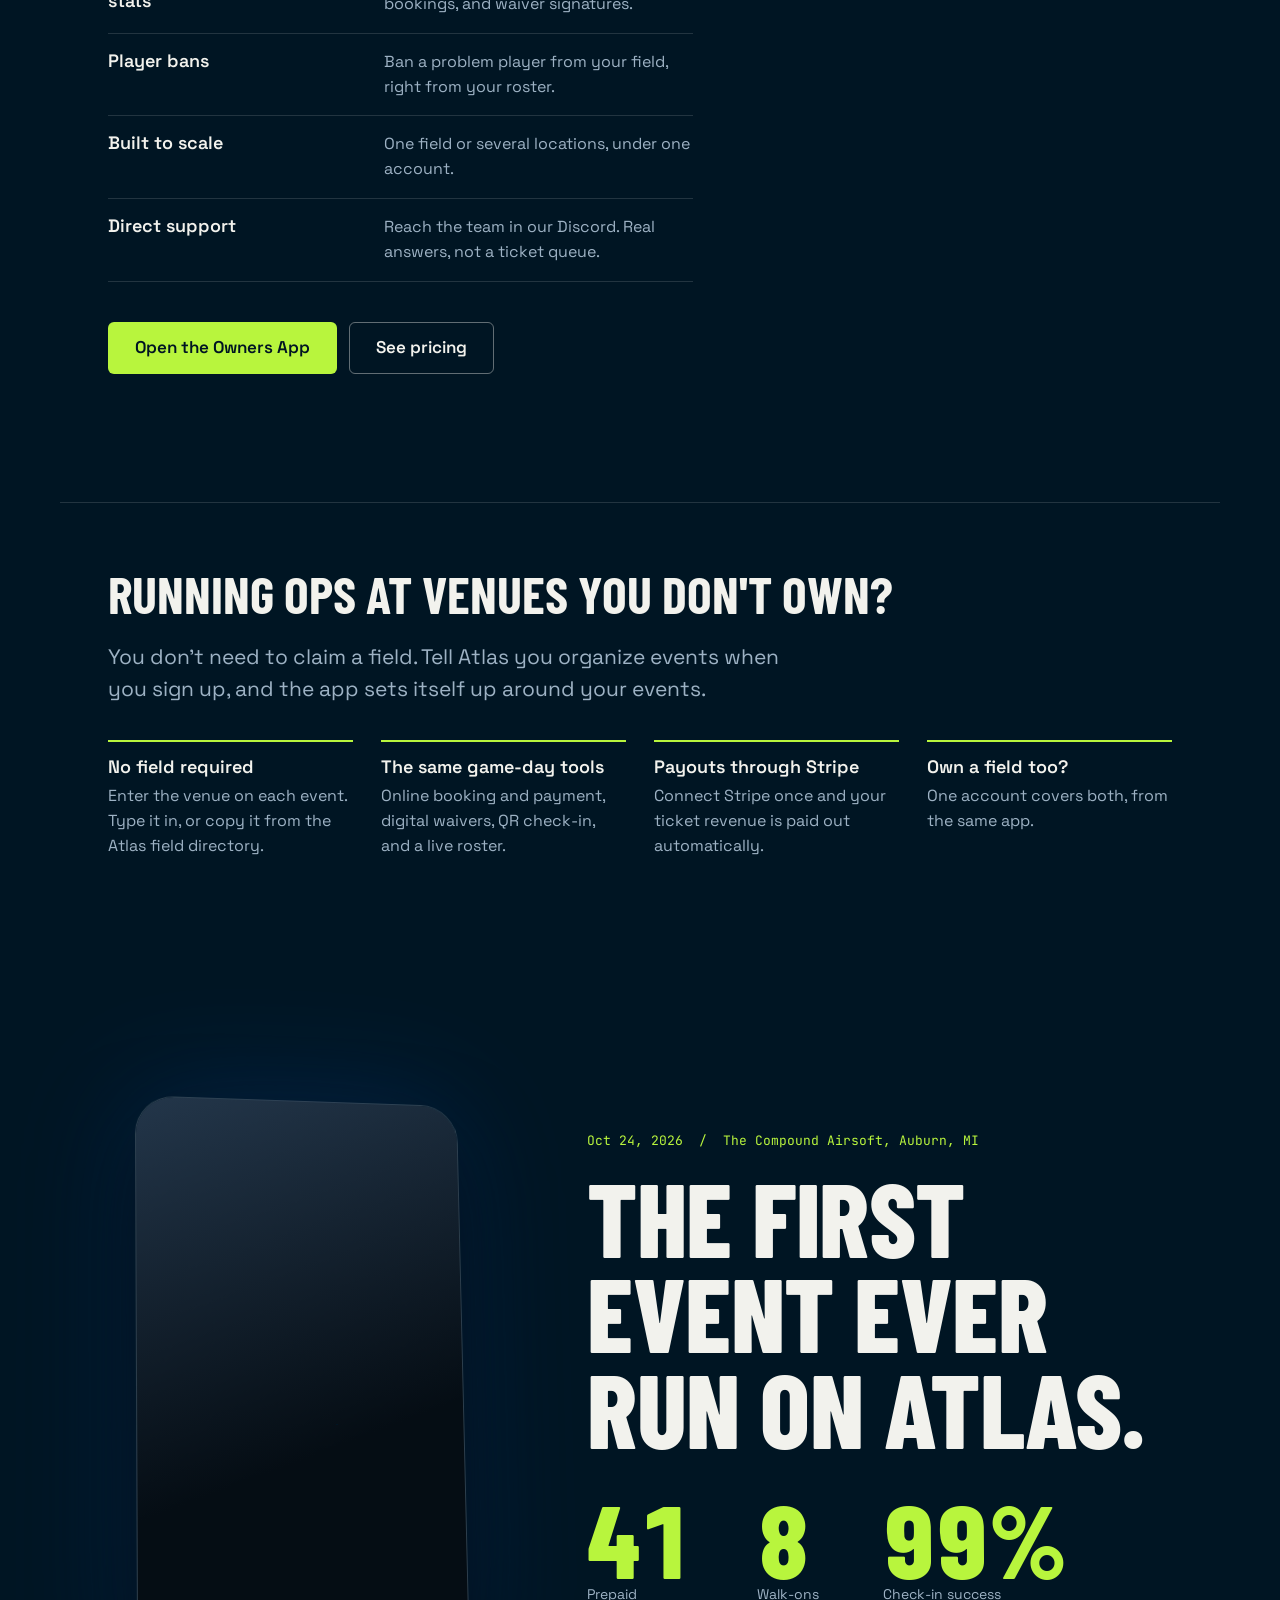
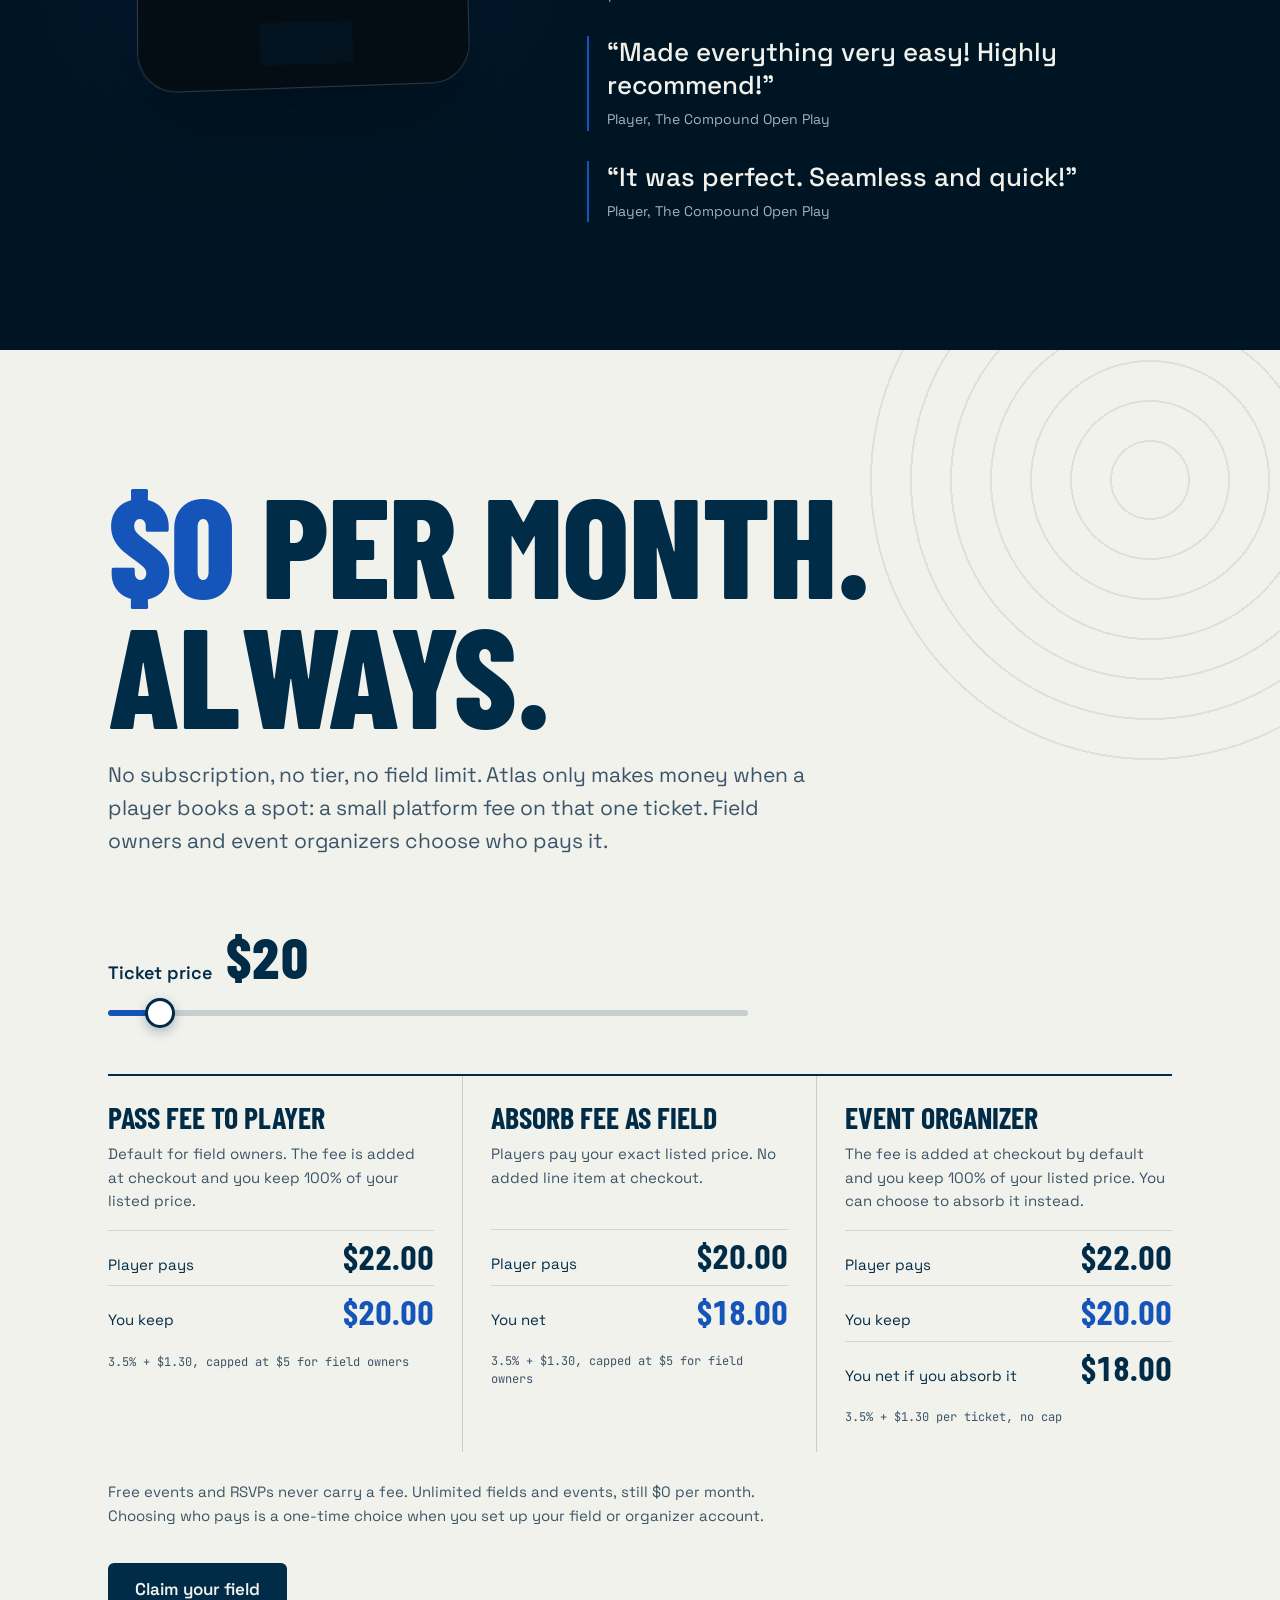
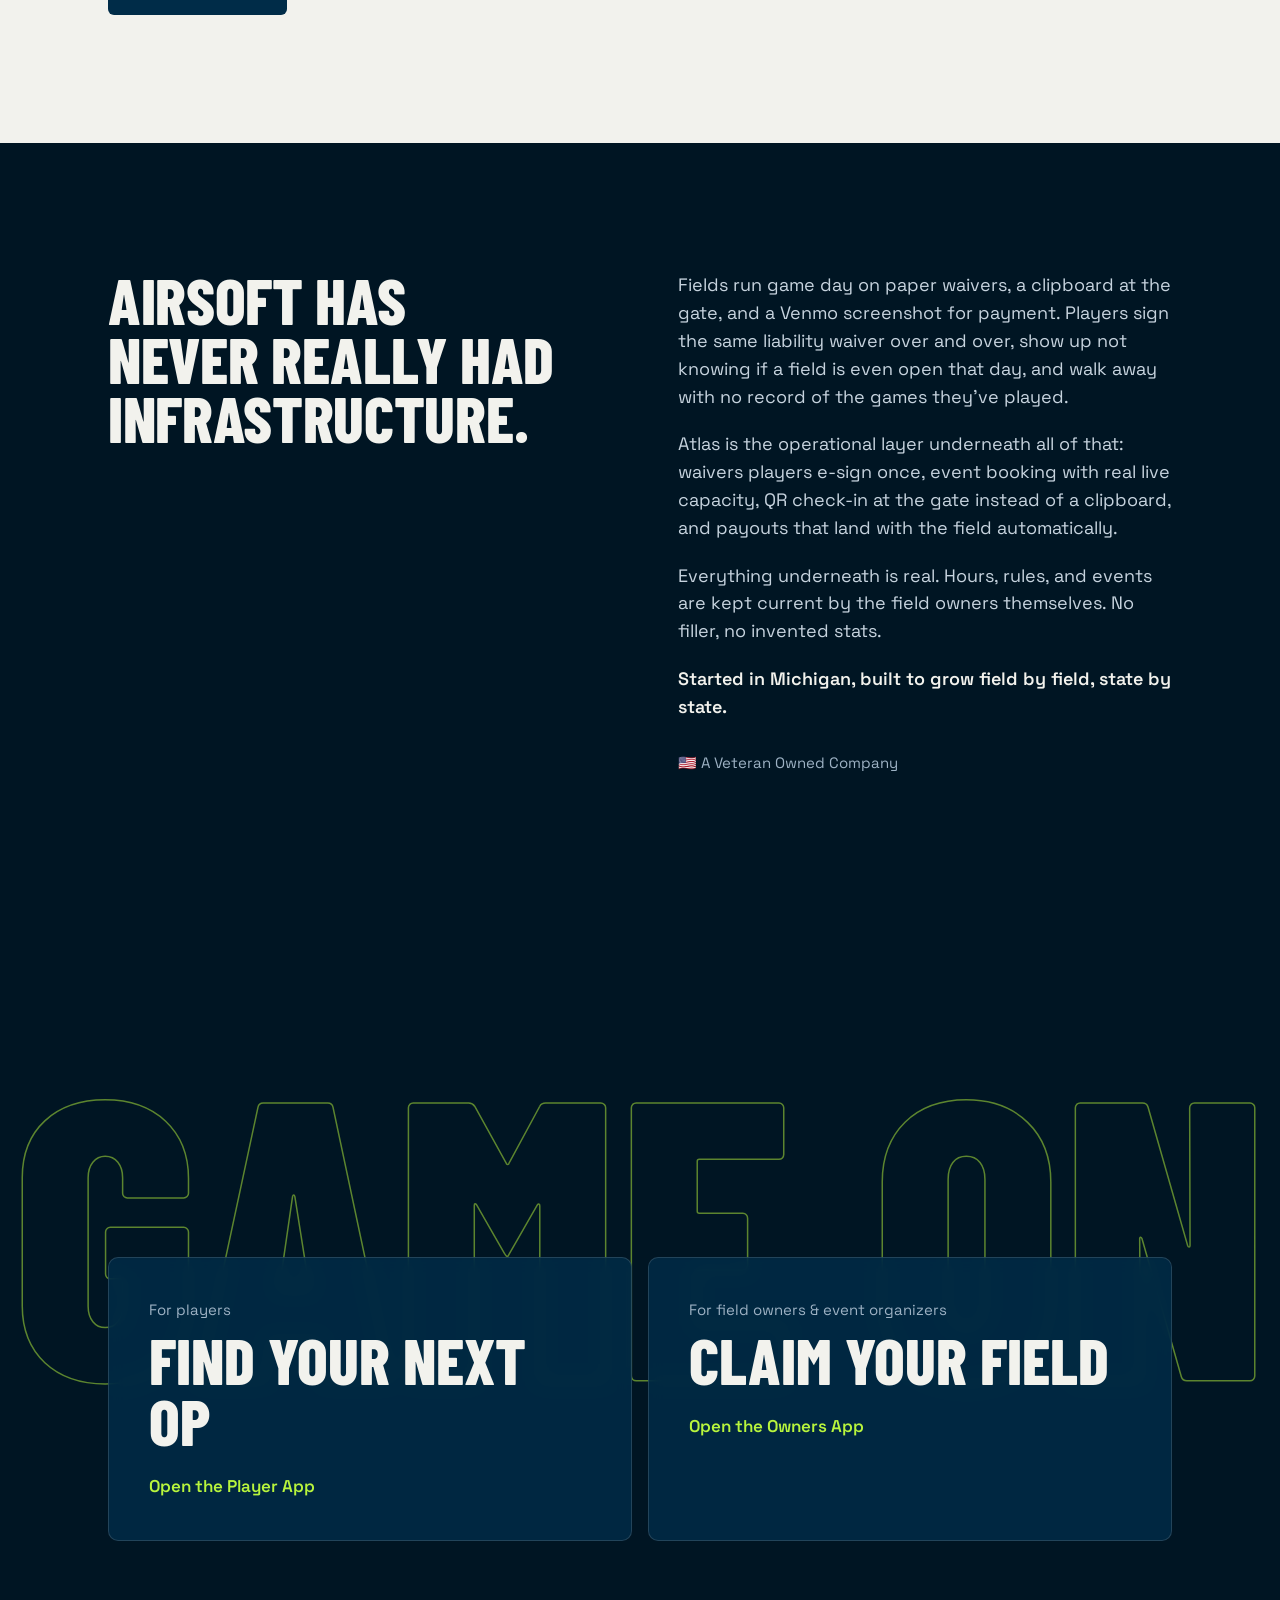
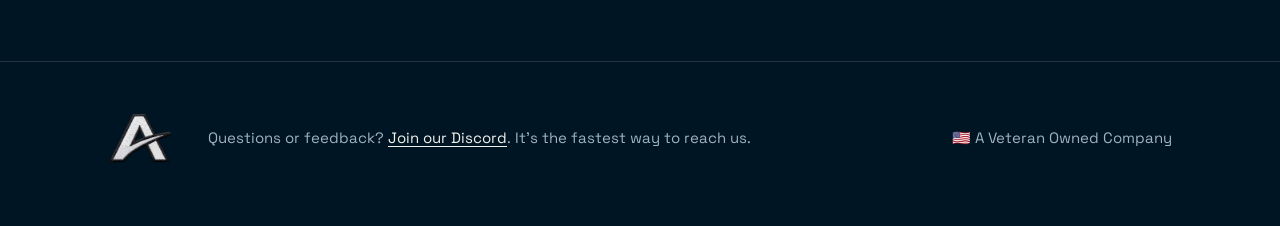
==== commit 42d0d032: "Add files via upload" ====
--- a/index.html
+++ b/index.html
@@ -22,7 +22,7 @@
   <link rel="preconnect" href="https://fonts.googleapis.com" />
   <link rel="preconnect" href="https://fonts.gstatic.com" crossorigin />
   <link href="https://fonts.googleapis.com/css2?family=Barlow+Condensed:wght@600;700;800&family=JetBrains+Mono:wght@400;500;700&family=Space+Grotesk:wght@400;500;600;700&display=swap" rel="stylesheet" />
-  <link rel="stylesheet" href="site.css?v=2" />
+  <link rel="stylesheet" href="site.css?v=4" />
 </head>
 <body>
   <a class="skip" href="#main">Skip to content</a>
@@ -45,6 +45,7 @@
     <nav class="nav-links" id="navLinks" aria-label="Main">
       <a href="#fields">Fields</a>
       <a href="#players">Players</a>
+      <a href="#cards">Cards</a>
       <a href="#owners">Field owners &amp; organizers</a>
       <a href="#pricing">Pricing</a>
       <a href="#about">About</a>
@@ -159,6 +160,58 @@
             Collect a digital patch for the events you attend. It lands the moment you check in.
             Build a collection, feature your favorite next to your callsign, and show off your history.
           </p>
+        </div>
+      </div>
+    </section>
+
+    <!-- ================= TRADING CARDS ================= -->
+    <section class="section cards" id="cards">
+      <div class="wrap cards-grid">
+        <div class="cards-stage" id="cardStage">
+          <div class="tcard" id="tcard" role="img" aria-label="The Atlas Founder trading card: a photo of the founder with the callsign Atlas on the front, and the embroidered Atlas patch on the back">
+            <div class="tcard-face tcard-front" aria-hidden="true">
+              <div class="tcard-in">
+                <div class="tcard-photo">
+                  <img src="img/card-founder.webp" alt="" width="700" height="999" draggable="false" />
+                </div>
+                <span class="tcard-badge">Founder</span>
+                <span class="tcard-call">Atlas</span>
+              </div>
+              <span class="tcard-holo"></span>
+            </div>
+            <div class="tcard-face tcard-back" aria-hidden="true">
+              <div class="tcard-in tcard-fabric">
+                <img src="img/card-patch.webp" alt="" width="640" height="508" loading="lazy" />
+                <span class="tcard-word">Atlas</span>
+                <span class="tcard-ed">Founder edition</span>
+              </div>
+              <span class="tcard-holo"></span>
+            </div>
+          </div>
+          <p class="cards-hint">Drag to spin the card</p>
+        </div>
+
+        <div class="cards-copy">
+          <p class="soon">Coming soon</p>
+          <h2 class="title">Your callsign. On a card.</h2>
+          <p class="lede">
+            Every player gets a trading card made from their profile photo. Share it at the field
+            with a QR code, scan other players' cards, and build your deck.
+          </p>
+
+          <h3 class="ladder-title">Earn your rank</h3>
+          <p class="ladder-note">Play events, visit new fields, get your card collected and earn patches. Meet every goal to rank up. Ranks never go down.</p>
+          <ol class="ladder" id="ladder">
+            <li style="--rk:#9ca3af"><b>Unranked</b><span>Where everyone starts</span></li>
+            <li style="--rk:#c9c9c9"><b>Common</b><span>3 events, 1 field, 5 cards collected</span></li>
+            <li style="--rk:#8ee04f"><b>Uncommon</b><span>10 events, 3 fields, 20 cards collected</span></li>
+            <li style="--rk:#5fc0ff"><b>Rare</b><span>30 events, 10 fields, 75 cards collected, 10 patches</span></li>
+            <li style="--rk:#cf7bff"><b>Epic</b><span>100 events, 50 fields, 250 cards collected, 25 patches</span></li>
+            <li class="ladder-gift" style="--rk:#ffb347"><b>Legendary</b><span>By invitation</span></li>
+            <li class="ladder-gift" style="--rk:#b3a7e6"><b>Onyx</b><span>By invitation</span></li>
+            <li class="ladder-gift" style="--rk:#9be7ff"><b>Diamond</b><span>By invitation</span></li>
+          </ol>
+          <p class="ladder-foot">Kids' cards have their own ladder with lower goals.</p>
         </div>
       </div>
     </section>
@@ -383,6 +436,6 @@
     </div>
   </footer>
 
-  <script src="site.js?v=2" defer></script>
+  <script src="site.js?v=3" defer></script>
 </body>
 </html>
--- a/site.css
+++ b/site.css
@@ -30,7 +30,7 @@
   font-family: var(--body);
   font-size: 17px;
   line-height: 1.55;
-  overflow-x: hidden;
+  overflow-x: clip;
   -webkit-font-smoothing: antialiased;
 }
 img, video, canvas, svg { display: block; max-width: 100%; }
@@ -340,6 +340,75 @@
 .footer a { color: var(--bone); text-underline-offset: 3px; }
 .footer-small { margin-left: auto; }
 
+/* ---------- Trading cards ---------- */
+.cards { overflow-x: clip; }
+.cards-grid { display: grid; grid-template-columns: minmax(0, 0.9fr) minmax(0, 1.1fr); gap: clamp(36px, 7vw, 104px); align-items: start; }
+.cards-stage { display: flex; flex-direction: column; align-items: center; perspective: 1600px; position: sticky; top: max(96px, calc(50vh - 280px)); }
+.tcard {
+  --ry: -18deg; --rx: 4deg;
+  position: relative; width: min(100%, 340px); aspect-ratio: 5 / 7;
+  transform-style: preserve-3d; transform: rotateX(var(--rx)) rotateY(var(--ry));
+  cursor: grab; touch-action: pan-y; user-select: none; -webkit-user-select: none;
+  will-change: transform;
+}
+.tcard.is-dragging { cursor: grabbing; }
+.tcard-face {
+  position: absolute; inset: 0; border-radius: 22px; padding: 11px;
+  backface-visibility: hidden; -webkit-backface-visibility: hidden; overflow: hidden;
+  background: linear-gradient(135deg, #e8fbff 0%, #9be7ff 28%, #f4f0ff 55%, #b9c8ff 78%, #e8fbff 100%);
+  box-shadow: 0 30px 80px rgba(0,0,0,0.55), 0 0 90px rgba(155,231,255,0.18);
+}
+.tcard-back { transform: rotateY(180deg); }
+.tcard-in { position: relative; height: 100%; border-radius: 14px; overflow: hidden; background: #0A2236; }
+.tcard-photo { position: absolute; inset: 0; background: #0b2438; }
+.tcard-photo img { width: 100%; height: 100%; object-fit: cover; object-position: 50% 20%; pointer-events: none; }
+.tcard-front .tcard-in::after { content: ""; position: absolute; inset: 0; background: linear-gradient(to top, rgba(0,12,22,0.92) 0%, rgba(0,12,22,0) 46%); }
+.tcard-badge { position: absolute; z-index: 2; top: 14px; left: 14px; padding: 6px 13px; border-radius: 999px; font: 700 12px var(--body); letter-spacing: 0.12em; text-transform: uppercase; color: #0b1f4d; background: linear-gradient(135deg, #e8fbff, #9be7ff 60%, #f4f0ff); }
+.tcard-call { position: absolute; z-index: 2; left: 18px; bottom: 16px; font-family: var(--display); font-weight: 800; font-size: clamp(48px, 6vw, 62px); line-height: 0.9; text-transform: uppercase; color: var(--bone); }
+.tcard-fabric {
+  display: flex; flex-direction: column; align-items: center; justify-content: center; gap: 16px;
+  background:
+    repeating-linear-gradient(45deg, rgba(255,255,255,0.035) 0 2px, transparent 2px 5px),
+    repeating-linear-gradient(-45deg, rgba(0,0,0,0.18) 0 2px, transparent 2px 6px),
+    radial-gradient(100% 80% at 50% 40%, #12406a 0%, #0A2A45 60%, #071C2E 100%);
+}
+.tcard-fabric::before { content: ""; position: absolute; inset: 9px; border-radius: 8px; border: 2px dashed rgba(214,244,255,0.55); pointer-events: none; }
+.tcard-fabric img { width: 66%; height: auto; filter: drop-shadow(0 8px 10px rgba(0,0,0,0.5)); }
+.tcard-word { font-family: var(--display); font-weight: 700; font-size: 34px; letter-spacing: 0.32em; margin-right: -0.32em; text-transform: uppercase; color: #EAF6FF; }
+.tcard-ed { position: absolute; bottom: 22px; font-size: 12px; letter-spacing: 0.2em; text-transform: uppercase; color: rgba(214,244,255,0.75); }
+.tcard-holo { position: absolute; inset: 0; border-radius: inherit; pointer-events: none; mix-blend-mode: screen; opacity: 0.32;
+  background: linear-gradient(115deg, transparent 30%, rgba(255,255,255,0.55) 45%, rgba(155,231,255,0.35) 52%, transparent 66%);
+  background-size: 260% 100%; background-position: var(--sheen, 50%) 0; }
+.cards-hint { margin-top: 26px; font-size: 14px; color: var(--mist); }
+
+.soon { display: inline-block; font-weight: 600; font-size: 15px; color: var(--ink); background: var(--lime); padding: 5px 12px; border-radius: 4px; margin-bottom: 20px; }
+.ladder-title { font-family: var(--display); font-weight: 700; text-transform: uppercase; font-size: 30px; line-height: 1; margin-top: 44px; }
+.ladder-note { color: var(--mist); font-size: 16px; margin-top: 10px; max-width: 34em; }
+.ladder { margin-top: 22px; border-top: 1px solid var(--line); }
+.ladder li { position: relative; display: grid; grid-template-columns: 128px minmax(0, 1fr); gap: 4px 18px; align-items: baseline; padding: 12px 0 12px 18px; border-bottom: 1px solid var(--line); }
+.ladder li::before { content: ""; position: absolute; left: 0; top: 12px; bottom: 12px; width: 4px; border-radius: 2px; background: var(--rk); transform-origin: bottom; }
+.ladder b { font-family: var(--display); font-weight: 700; font-size: 24px; text-transform: uppercase; line-height: 1; color: var(--rk); }
+.ladder span { font-size: 15px; color: #C6D3DE; }
+.ladder-gift span { color: var(--mist); font-style: italic; }
+.ladder-foot { font-size: 14px; color: var(--mist); margin-top: 14px; }
+.js .ladder li { opacity: 0.25; transition: opacity 0.4s calc(var(--i) * 90ms); }
+.js .ladder li::before { transform: scaleY(0); transition: transform 0.45s calc(var(--i) * 90ms + 80ms) cubic-bezier(0.2, 1.4, 0.4, 1); }
+.js .ladder.is-in li { opacity: 1; }
+.js .ladder.is-in li::before { transform: scaleY(1); }
+
+@media (max-width: 900px) {
+  .cards-grid { grid-template-columns: minmax(0, 1fr); }
+  .cards-stage { position: static; }
+  .tcard { width: min(72vw, 300px); }
+}
+@media (max-width: 560px) {
+  .ladder li { grid-template-columns: 1fr; }
+}
+@media (prefers-reduced-motion: reduce) {
+  .js .ladder li { opacity: 1; }
+  .js .ladder li::before { transform: none; }
+}
+
 /* ---------- Mag scroll meter ---------- */
 .mag { position: fixed; right: 14px; bottom: 18px; z-index: 40; display: flex; flex-direction: column; align-items: center; gap: 6px; text-decoration: none; font-family: var(--mono); font-size: 11px; color: var(--mist); padding: 8px 6px; border-radius: 8px; background: rgba(0,21,35,0.6); -webkit-backdrop-filter: blur(8px); backdrop-filter: blur(8px); border: 1px solid var(--line); opacity: 0; transform: translateY(12px); transition: opacity 0.3s, transform 0.3s; pointer-events: none; }
 .mag.is-live { opacity: 1; transform: none; pointer-events: auto; }
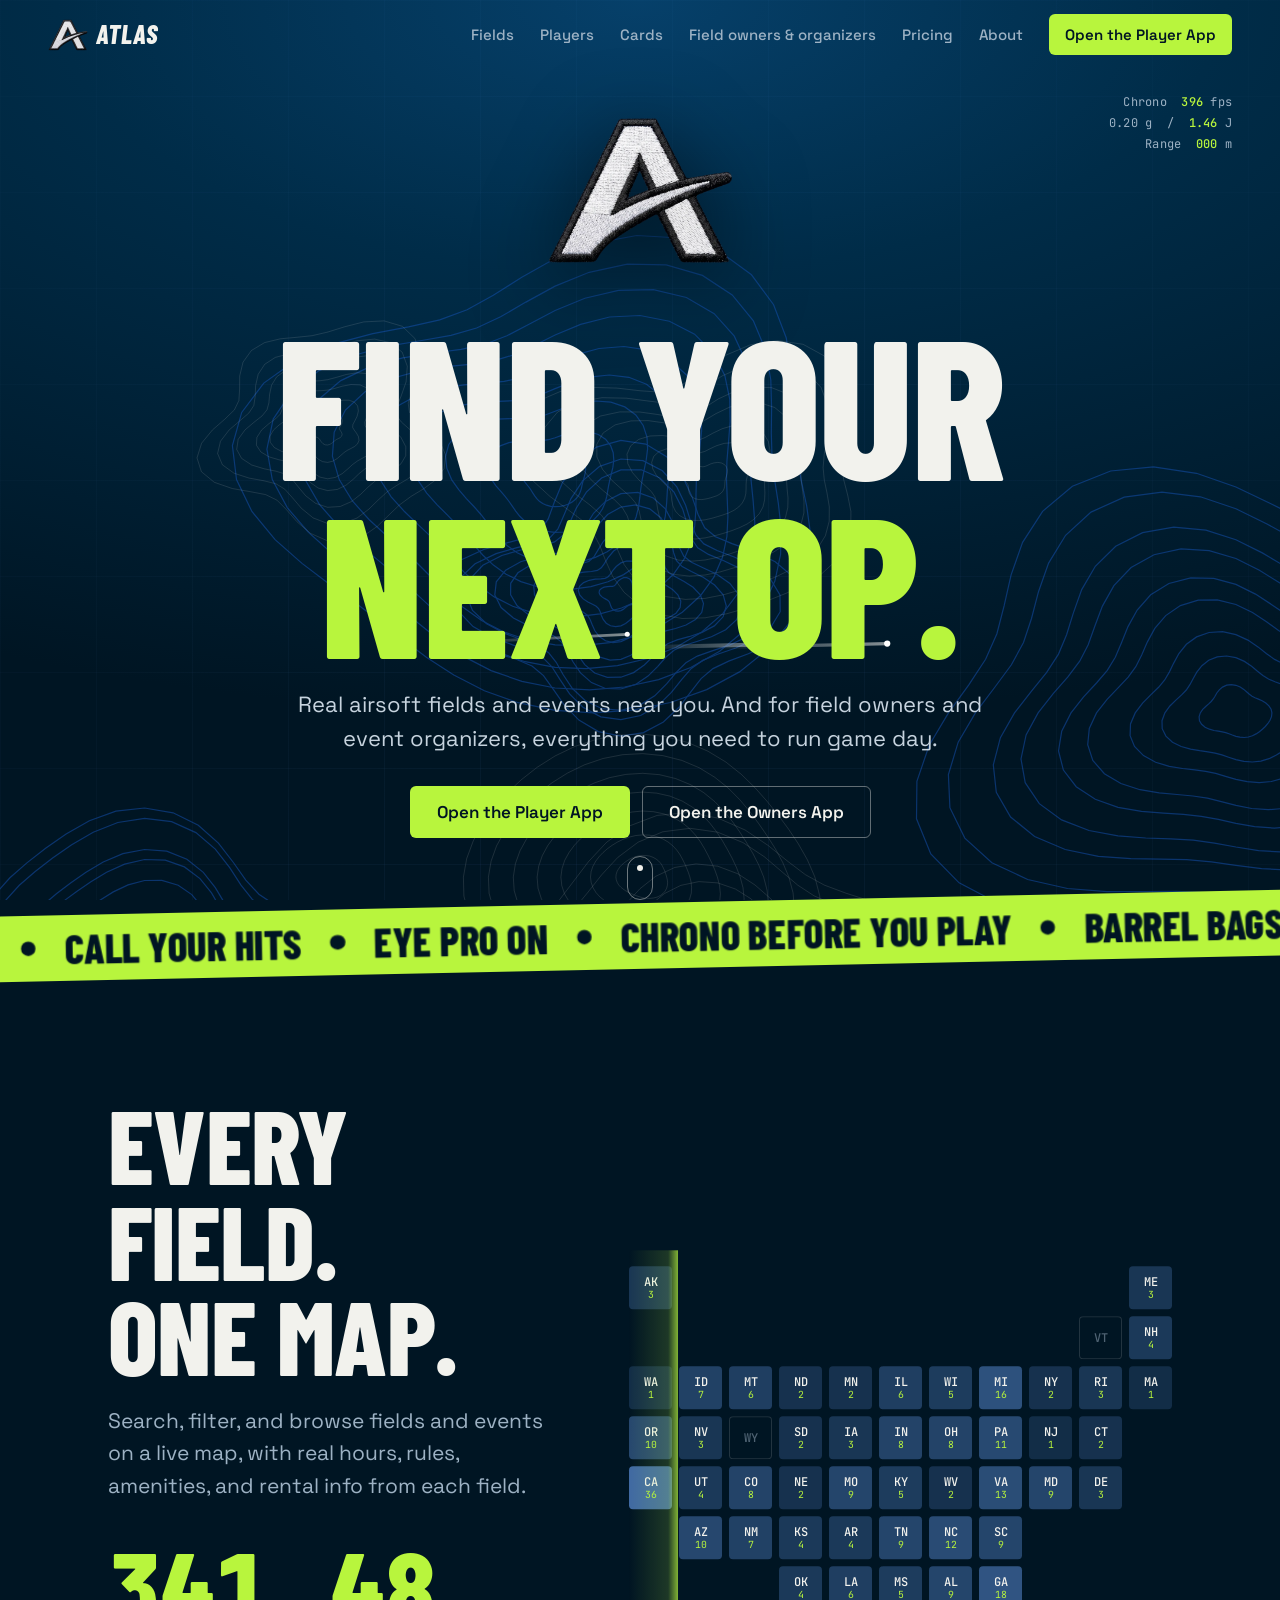
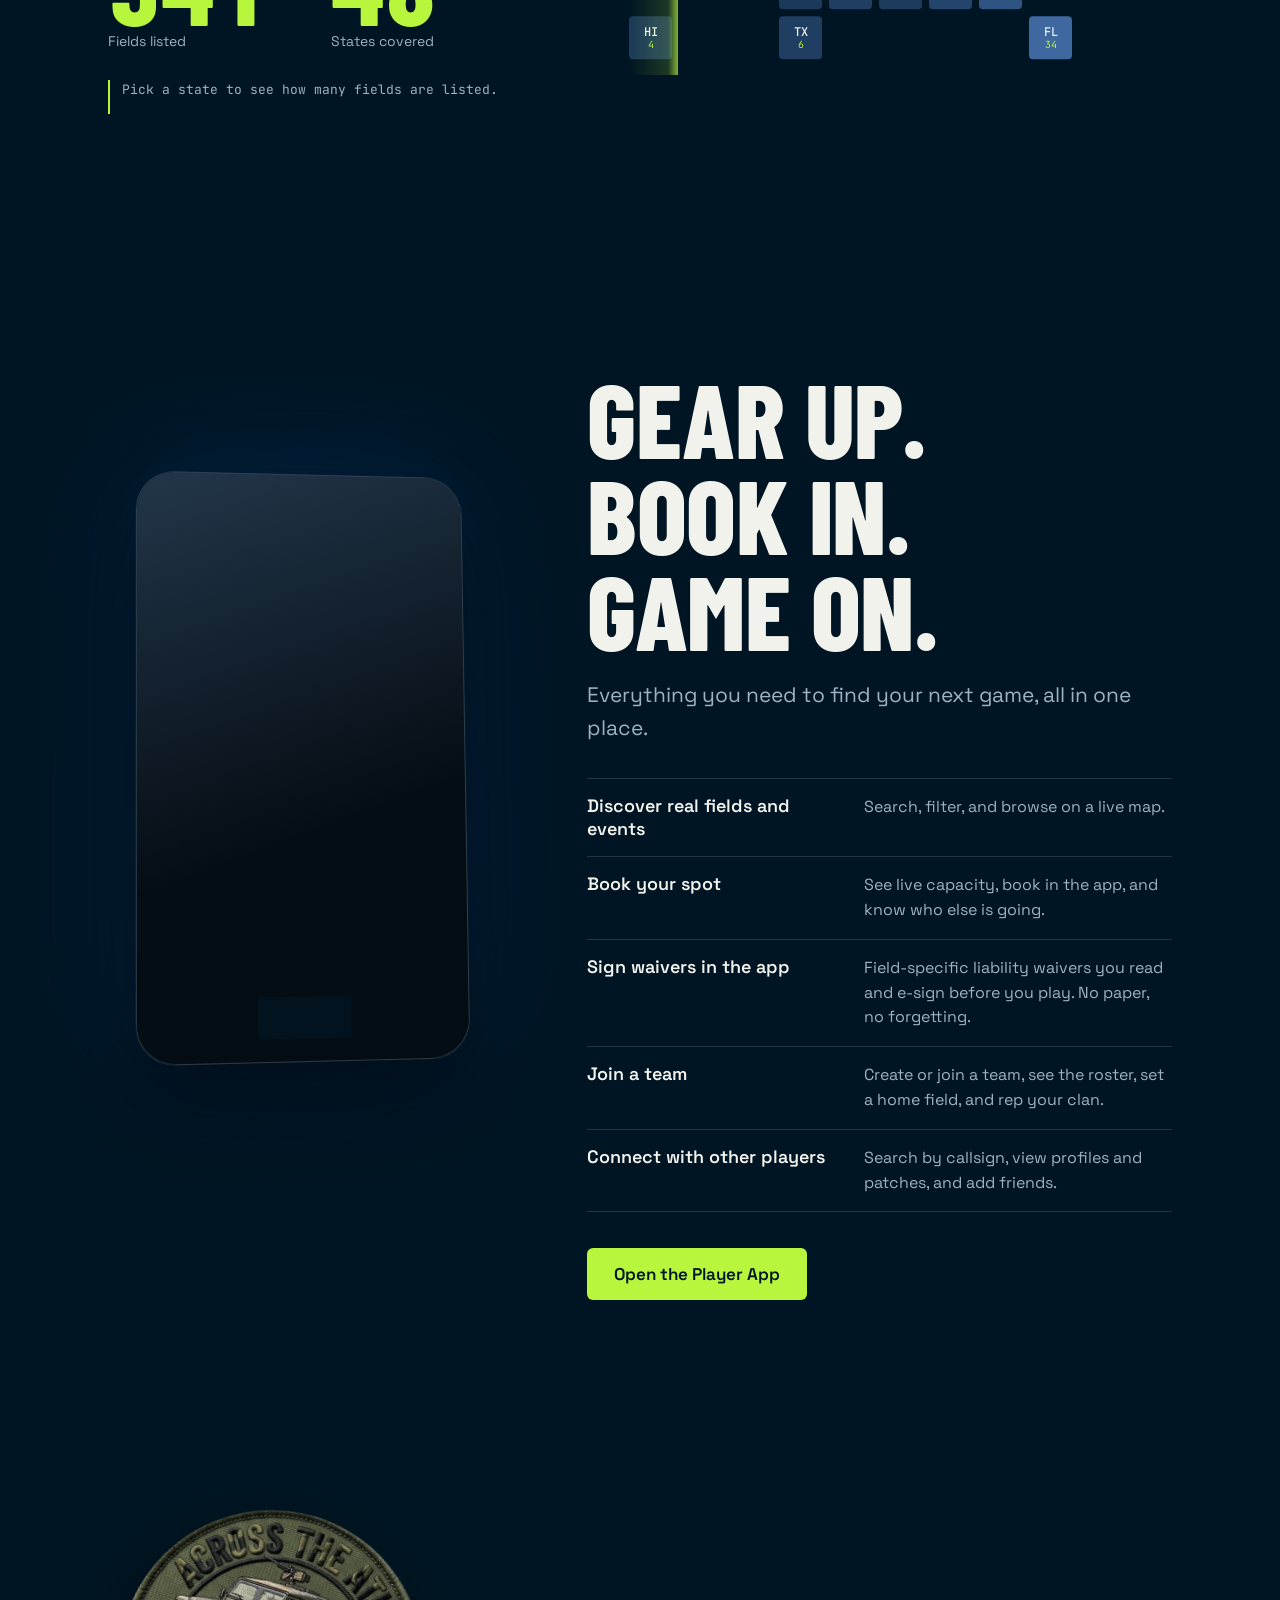
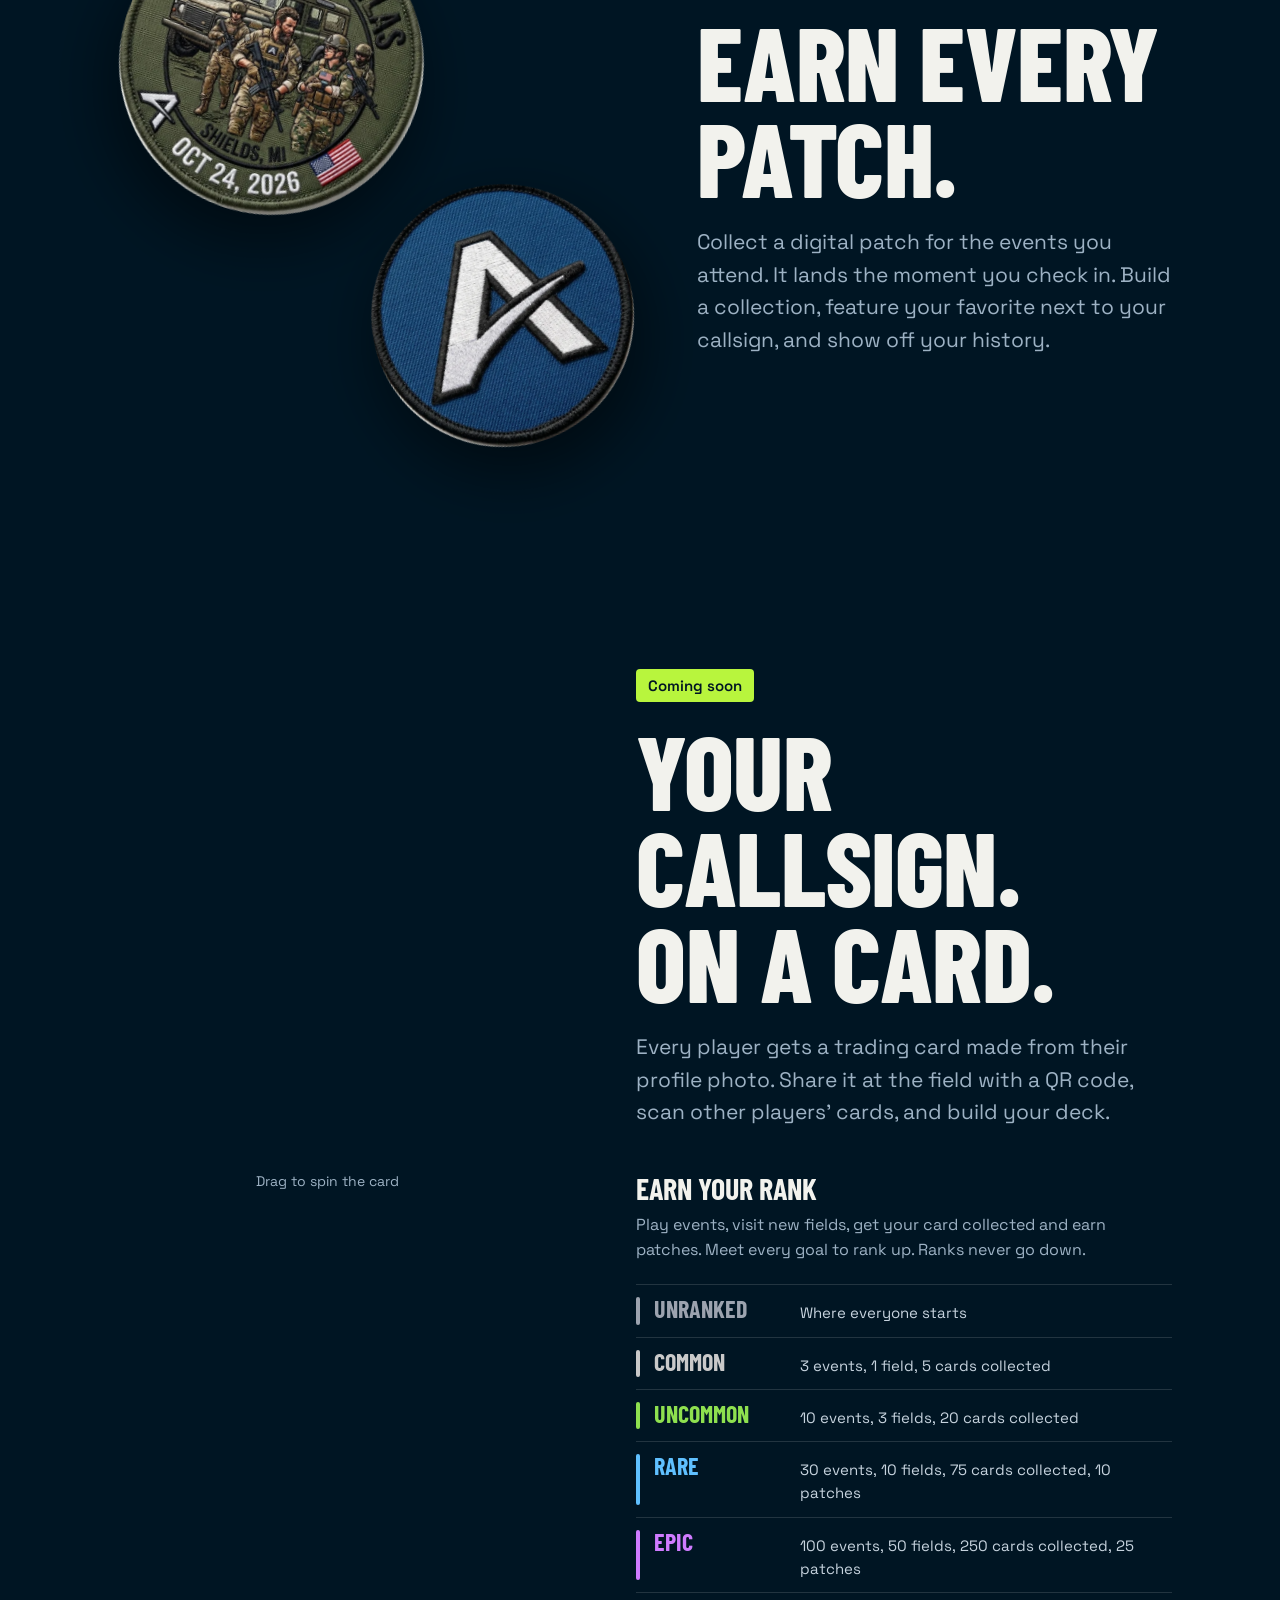
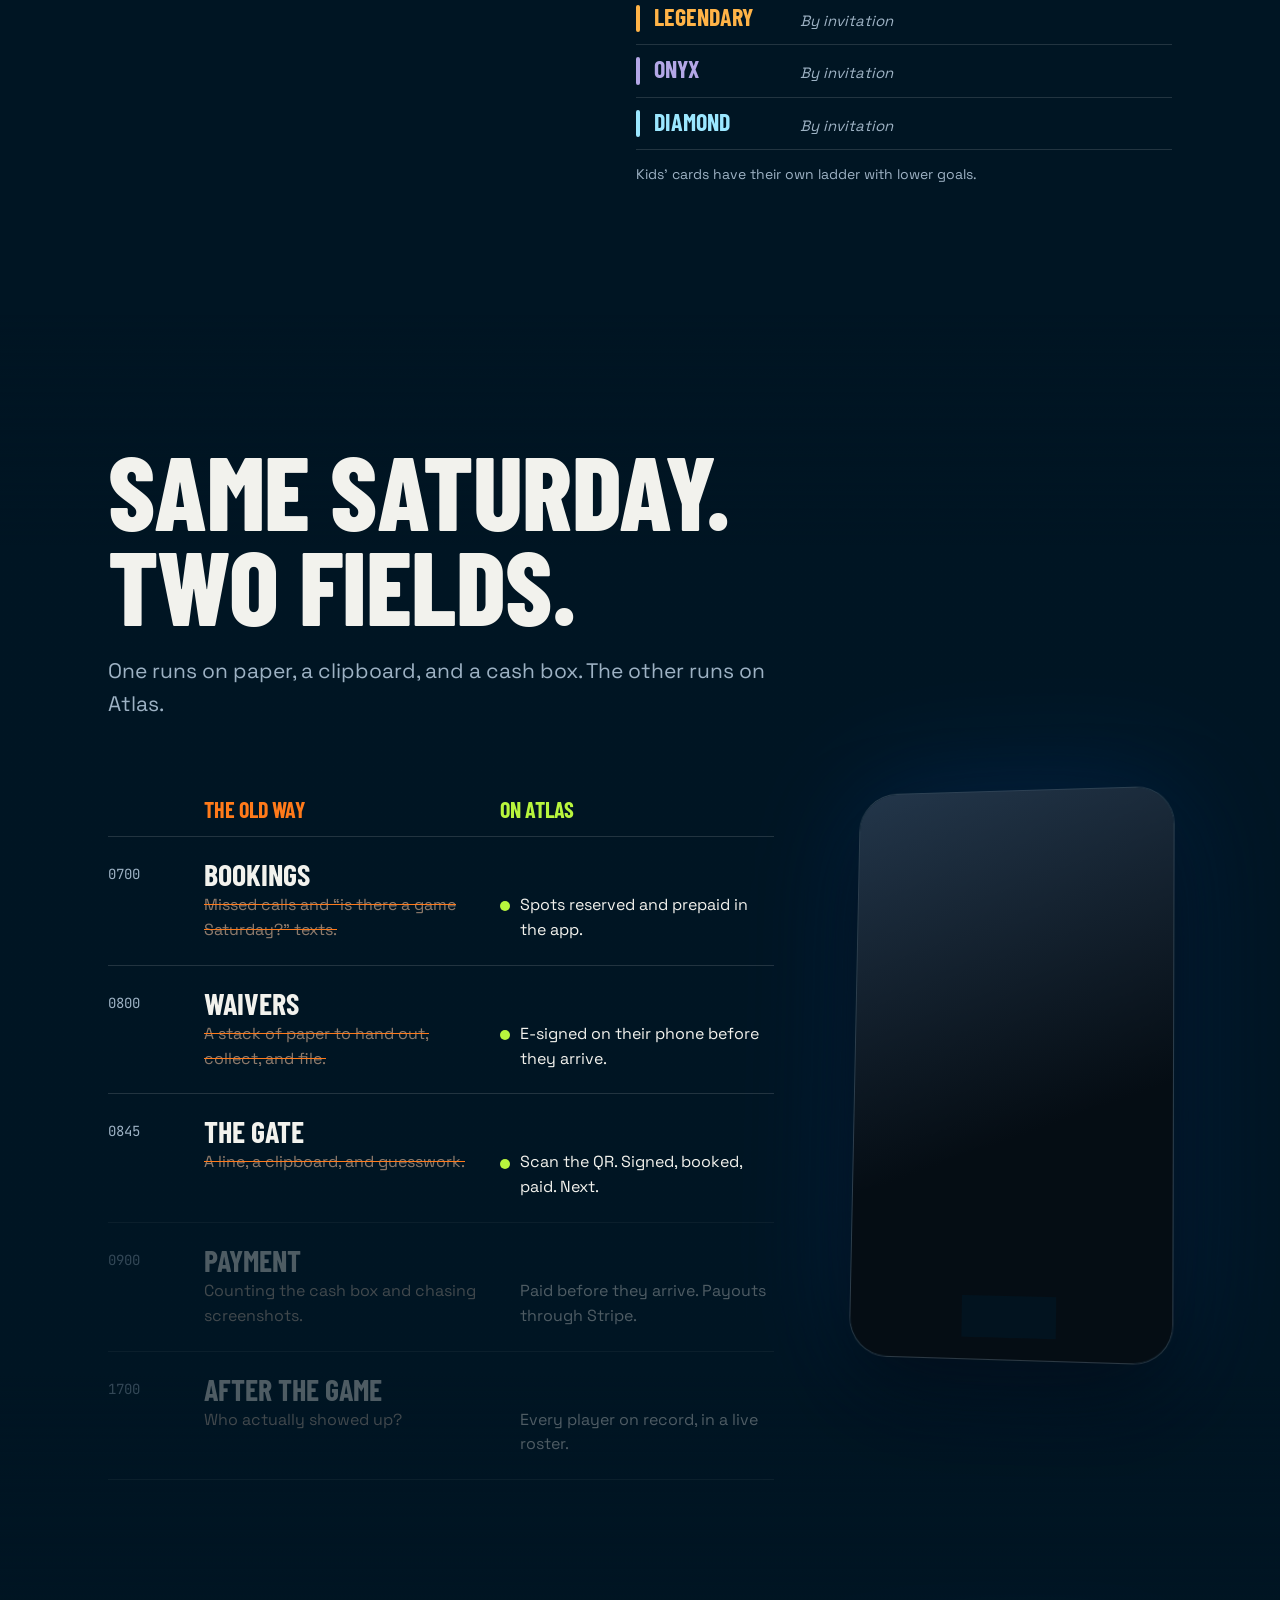
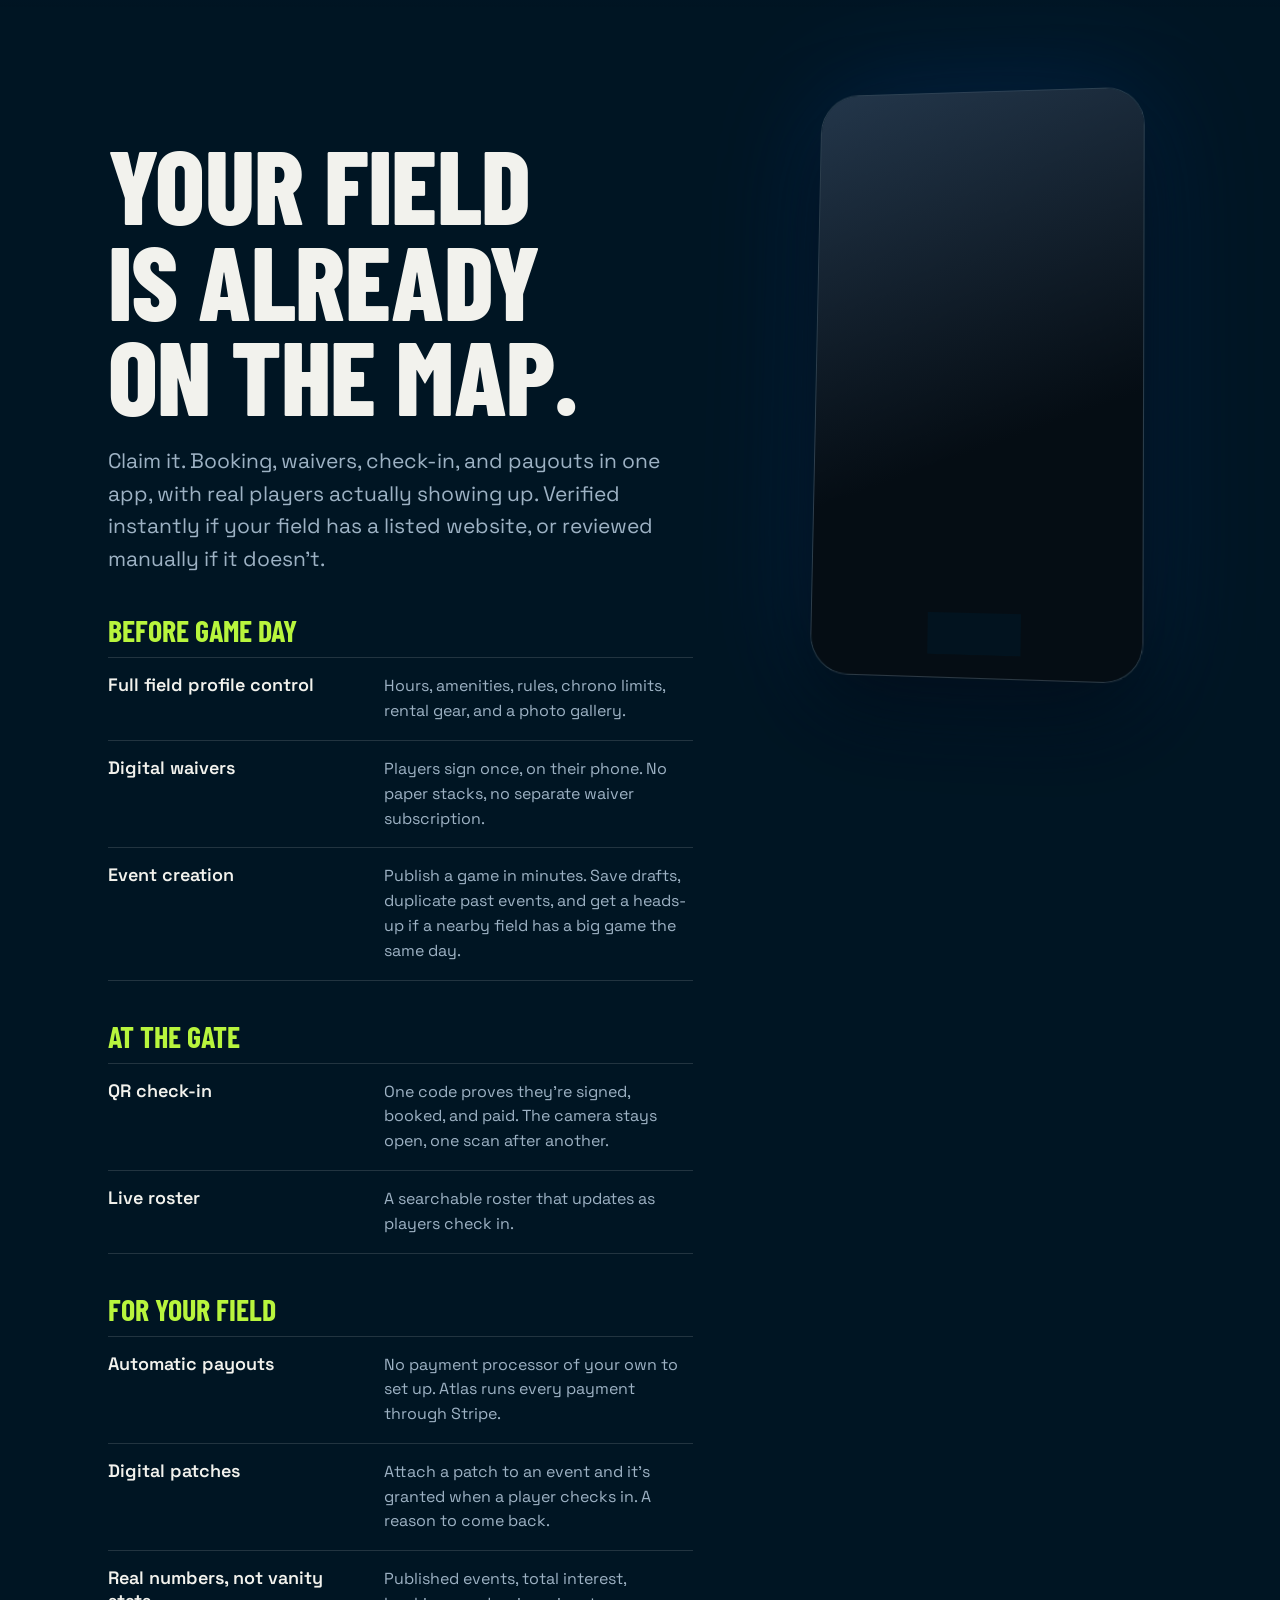
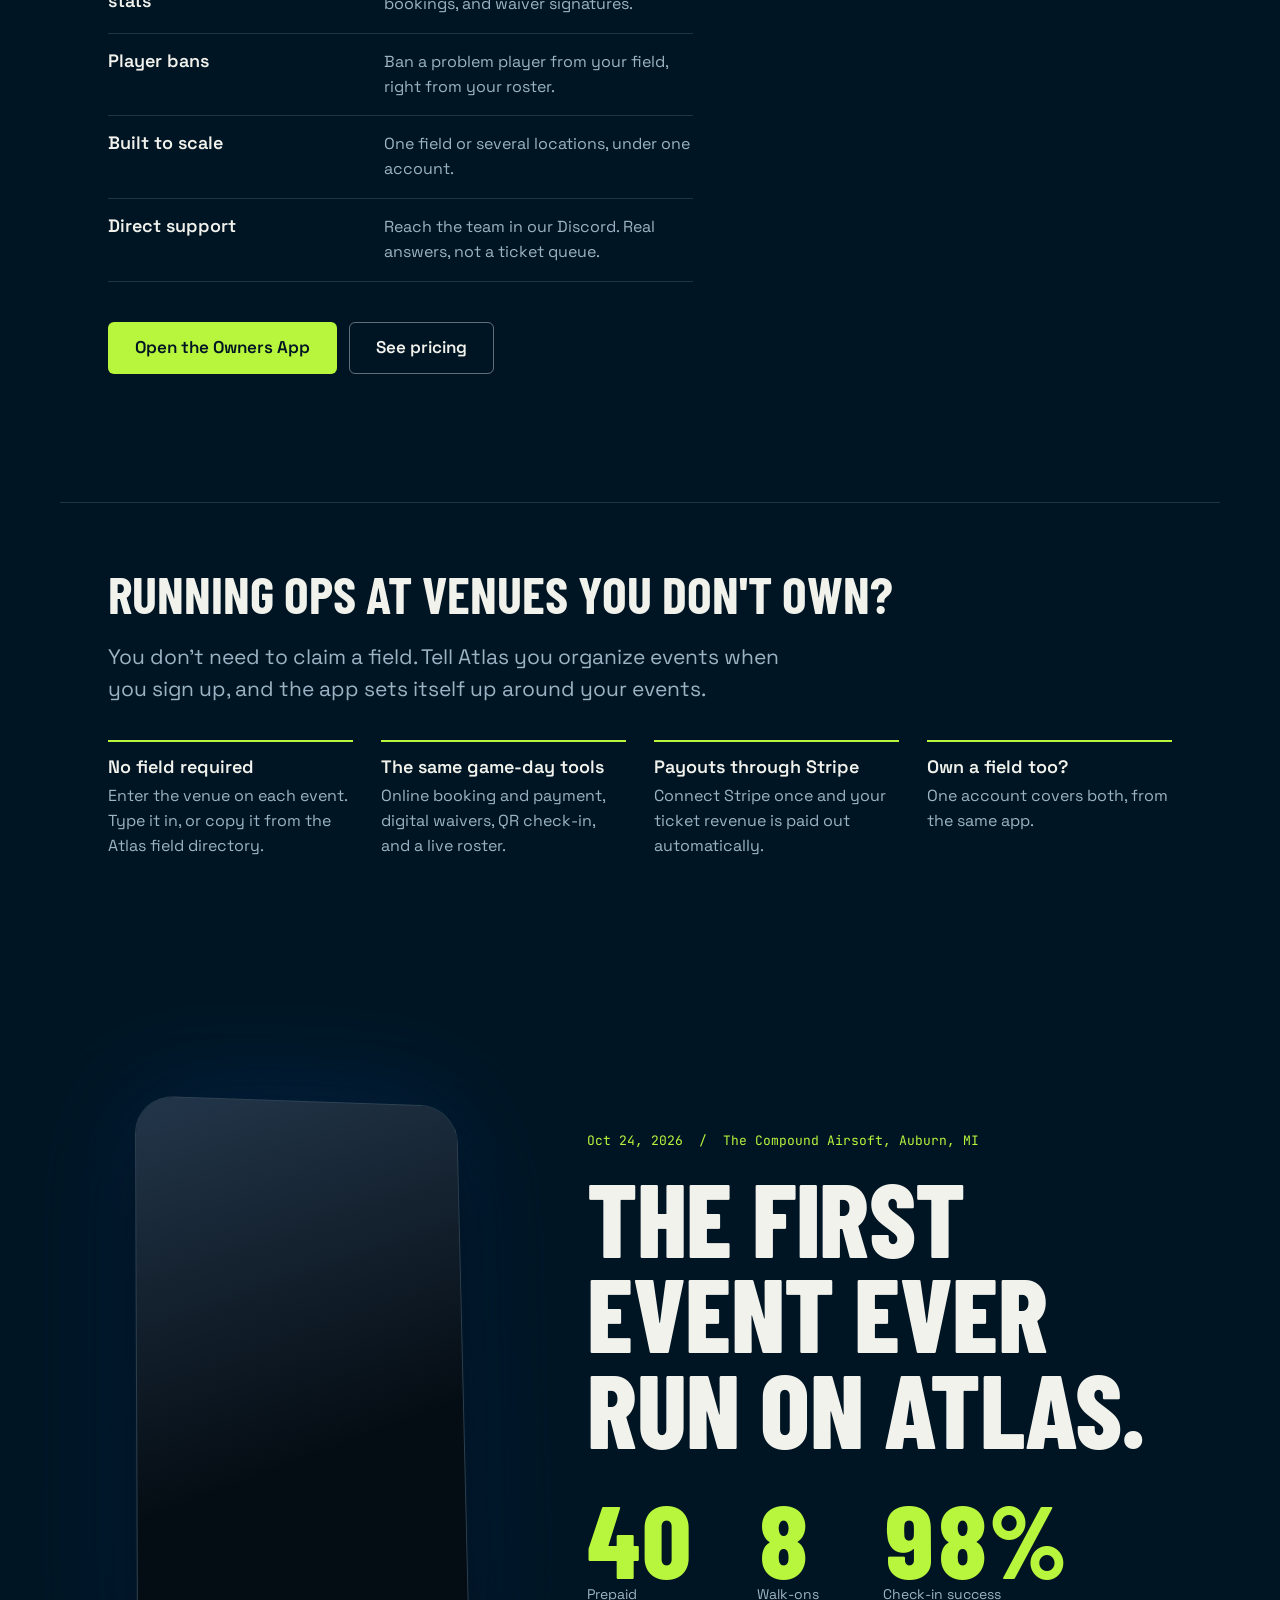
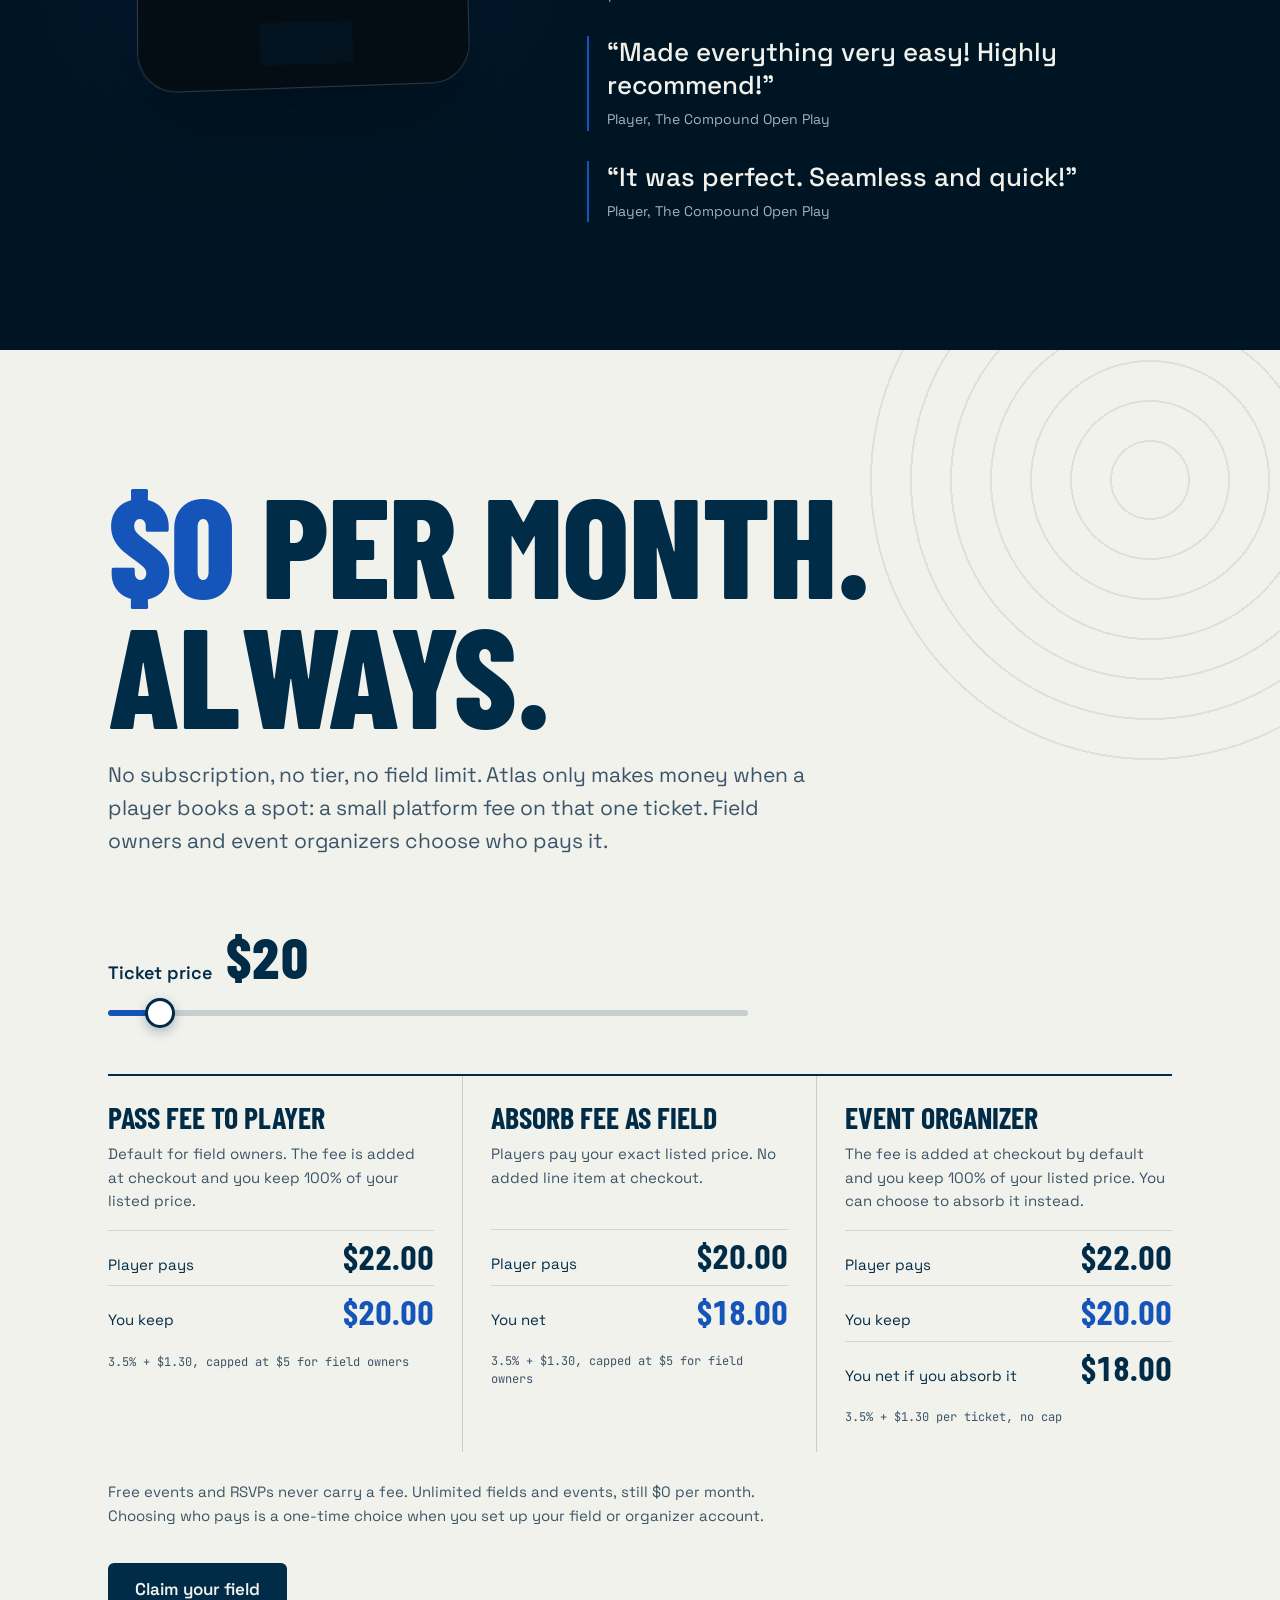
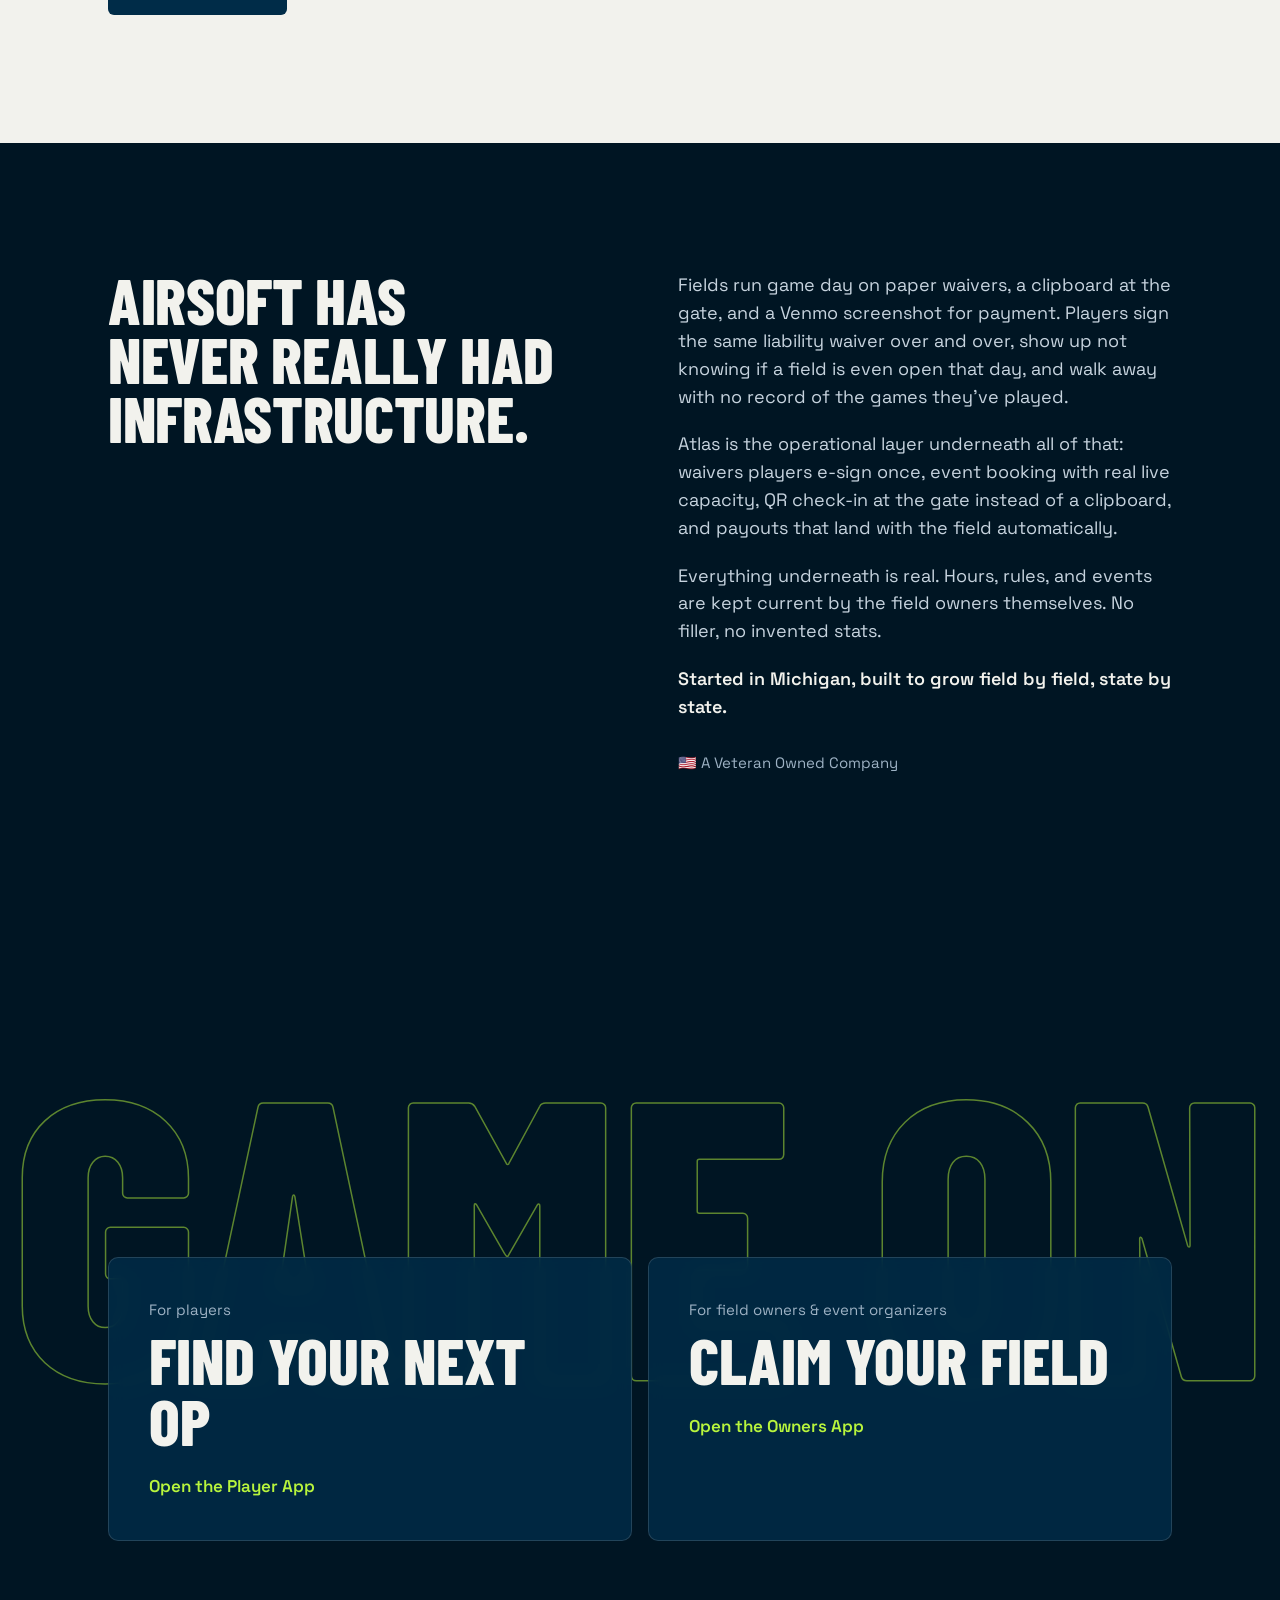
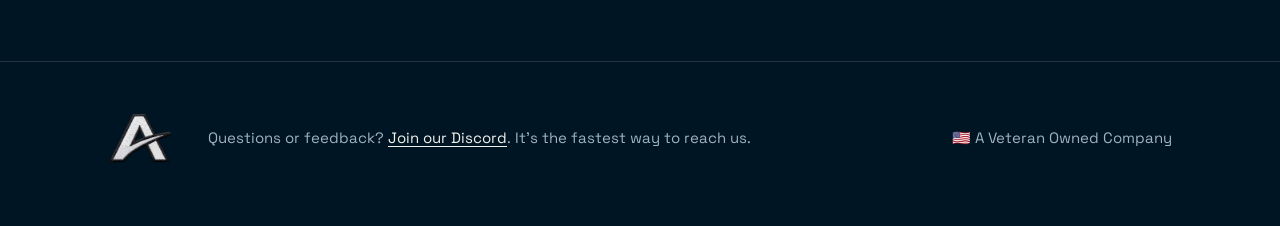
==== commit b528273b: "Add files via upload" ====
--- a/index.html
+++ b/index.html
@@ -22,7 +22,7 @@
   <link rel="preconnect" href="https://fonts.googleapis.com" />
   <link rel="preconnect" href="https://fonts.gstatic.com" crossorigin />
   <link href="https://fonts.googleapis.com/css2?family=Barlow+Condensed:wght@600;700;800&family=JetBrains+Mono:wght@400;500;700&family=Space+Grotesk:wght@400;500;600;700&display=swap" rel="stylesheet" />
-  <link rel="stylesheet" href="site.css?v=4" />
+  <link rel="stylesheet" href="site.css?v=5" />
 </head>
 <body>
   <a class="skip" href="#main">Skip to content</a>
@@ -436,6 +436,6 @@
     </div>
   </footer>
 
-  <script src="site.js?v=3" defer></script>
+  <script src="site.js?v=5" defer></script>
 </body>
 </html>
--- a/site.css
+++ b/site.css
@@ -358,7 +358,12 @@
   background: linear-gradient(135deg, #e8fbff 0%, #9be7ff 28%, #f4f0ff 55%, #b9c8ff 78%, #e8fbff 100%);
   box-shadow: 0 30px 80px rgba(0,0,0,0.55), 0 0 90px rgba(155,231,255,0.18);
 }
-.tcard-back { transform: rotateY(180deg); }
+.tcard-front { transform: rotateY(0deg) translateZ(1px); }
+.tcard-back { transform: rotateY(180deg) translateZ(1px); }
+.tcard-face * { -webkit-backface-visibility: hidden; backface-visibility: hidden; }
+/* Belt and braces: some browsers (Safari especially) still paint the far face
+   through the near one, so the script also hides whichever face points away. */
+.tcard.is-back .tcard-front, .tcard:not(.is-back) .tcard-back { visibility: hidden; }
 .tcard-in { position: relative; height: 100%; border-radius: 14px; overflow: hidden; background: #0A2236; }
 .tcard-photo { position: absolute; inset: 0; background: #0b2438; }
 .tcard-photo img { width: 100%; height: 100%; object-fit: cover; object-position: 50% 20%; pointer-events: none; }
@@ -376,7 +381,7 @@
 .tcard-fabric img { width: 66%; height: auto; filter: drop-shadow(0 8px 10px rgba(0,0,0,0.5)); }
 .tcard-word { font-family: var(--display); font-weight: 700; font-size: 34px; letter-spacing: 0.32em; margin-right: -0.32em; text-transform: uppercase; color: #EAF6FF; }
 .tcard-ed { position: absolute; bottom: 22px; font-size: 12px; letter-spacing: 0.2em; text-transform: uppercase; color: rgba(214,244,255,0.75); }
-.tcard-holo { position: absolute; inset: 0; border-radius: inherit; pointer-events: none; mix-blend-mode: screen; opacity: 0.32;
+.tcard-holo { position: absolute; inset: 0; border-radius: inherit; pointer-events: none; opacity: 0.22;
   background: linear-gradient(115deg, transparent 30%, rgba(255,255,255,0.55) 45%, rgba(155,231,255,0.35) 52%, transparent 66%);
   background-size: 260% 100%; background-position: var(--sheen, 50%) 0; }
 .cards-hint { margin-top: 26px; font-size: 14px; color: var(--mist); }
